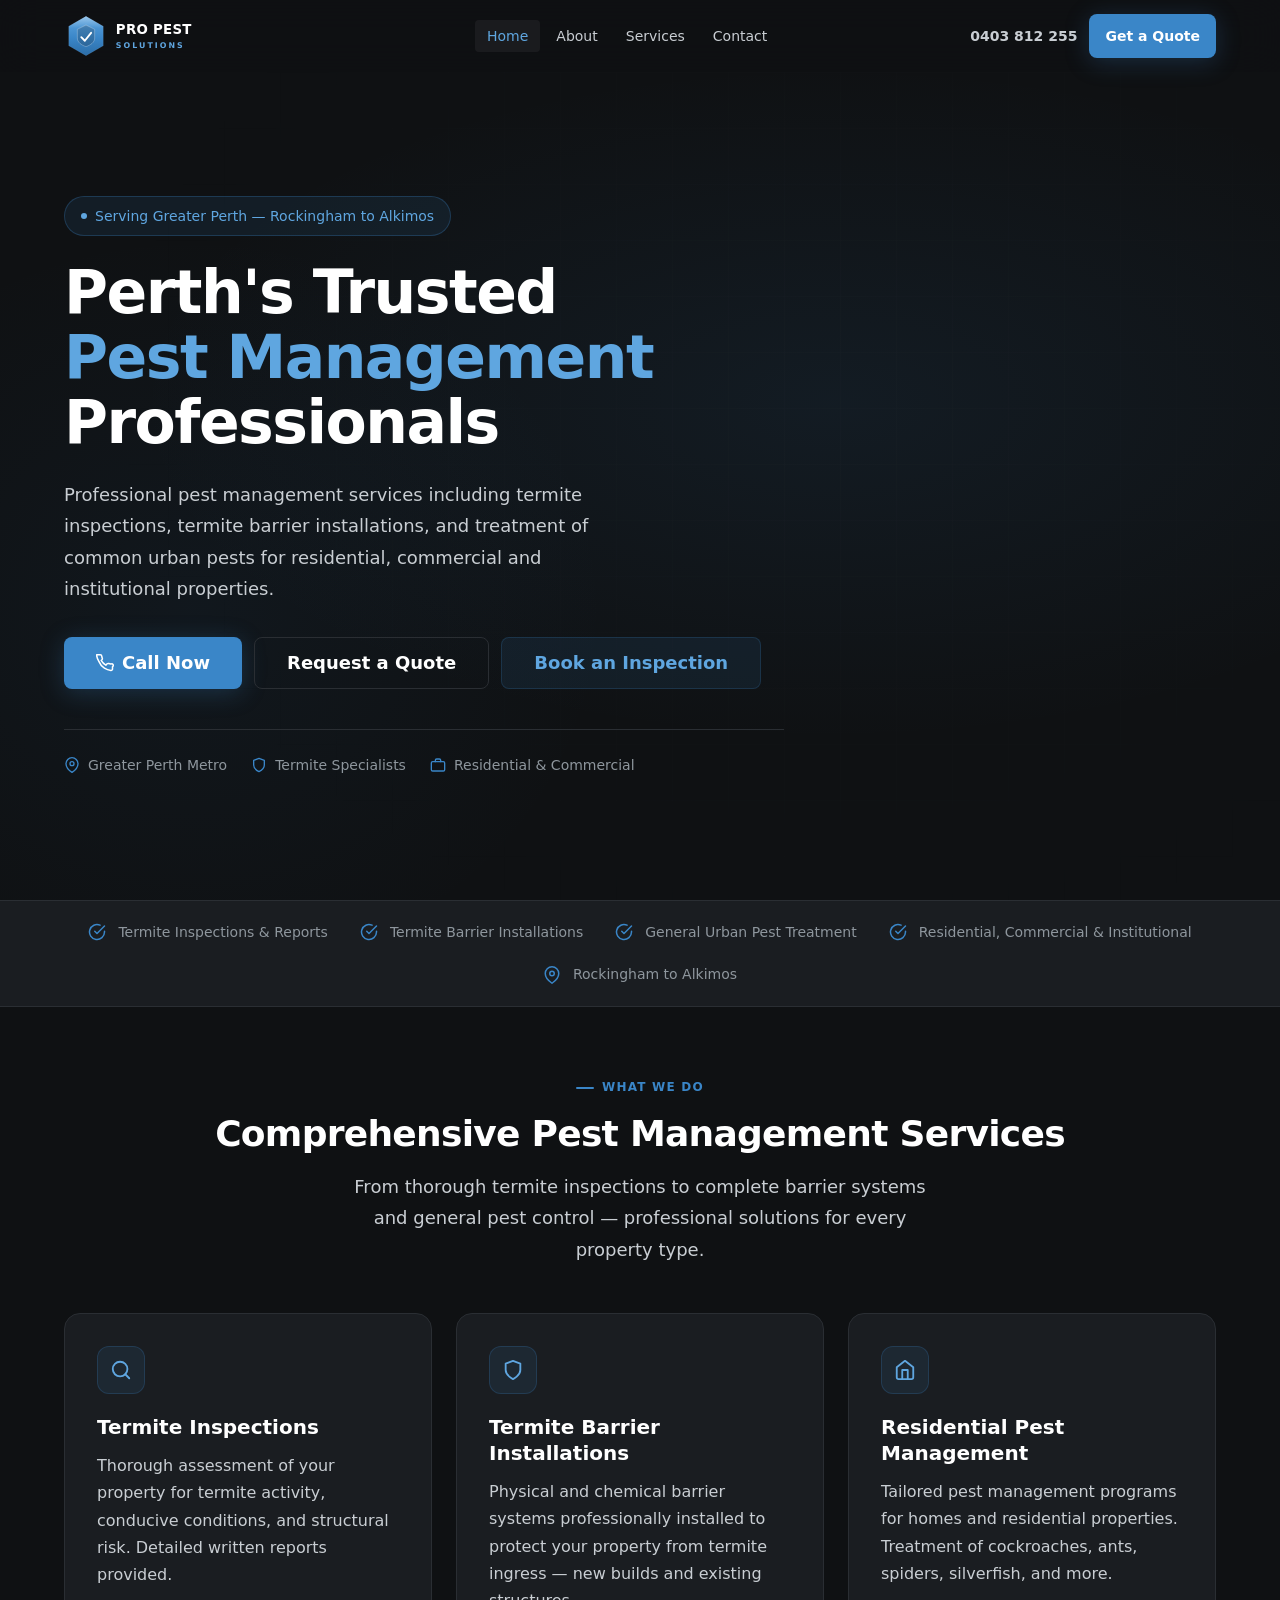
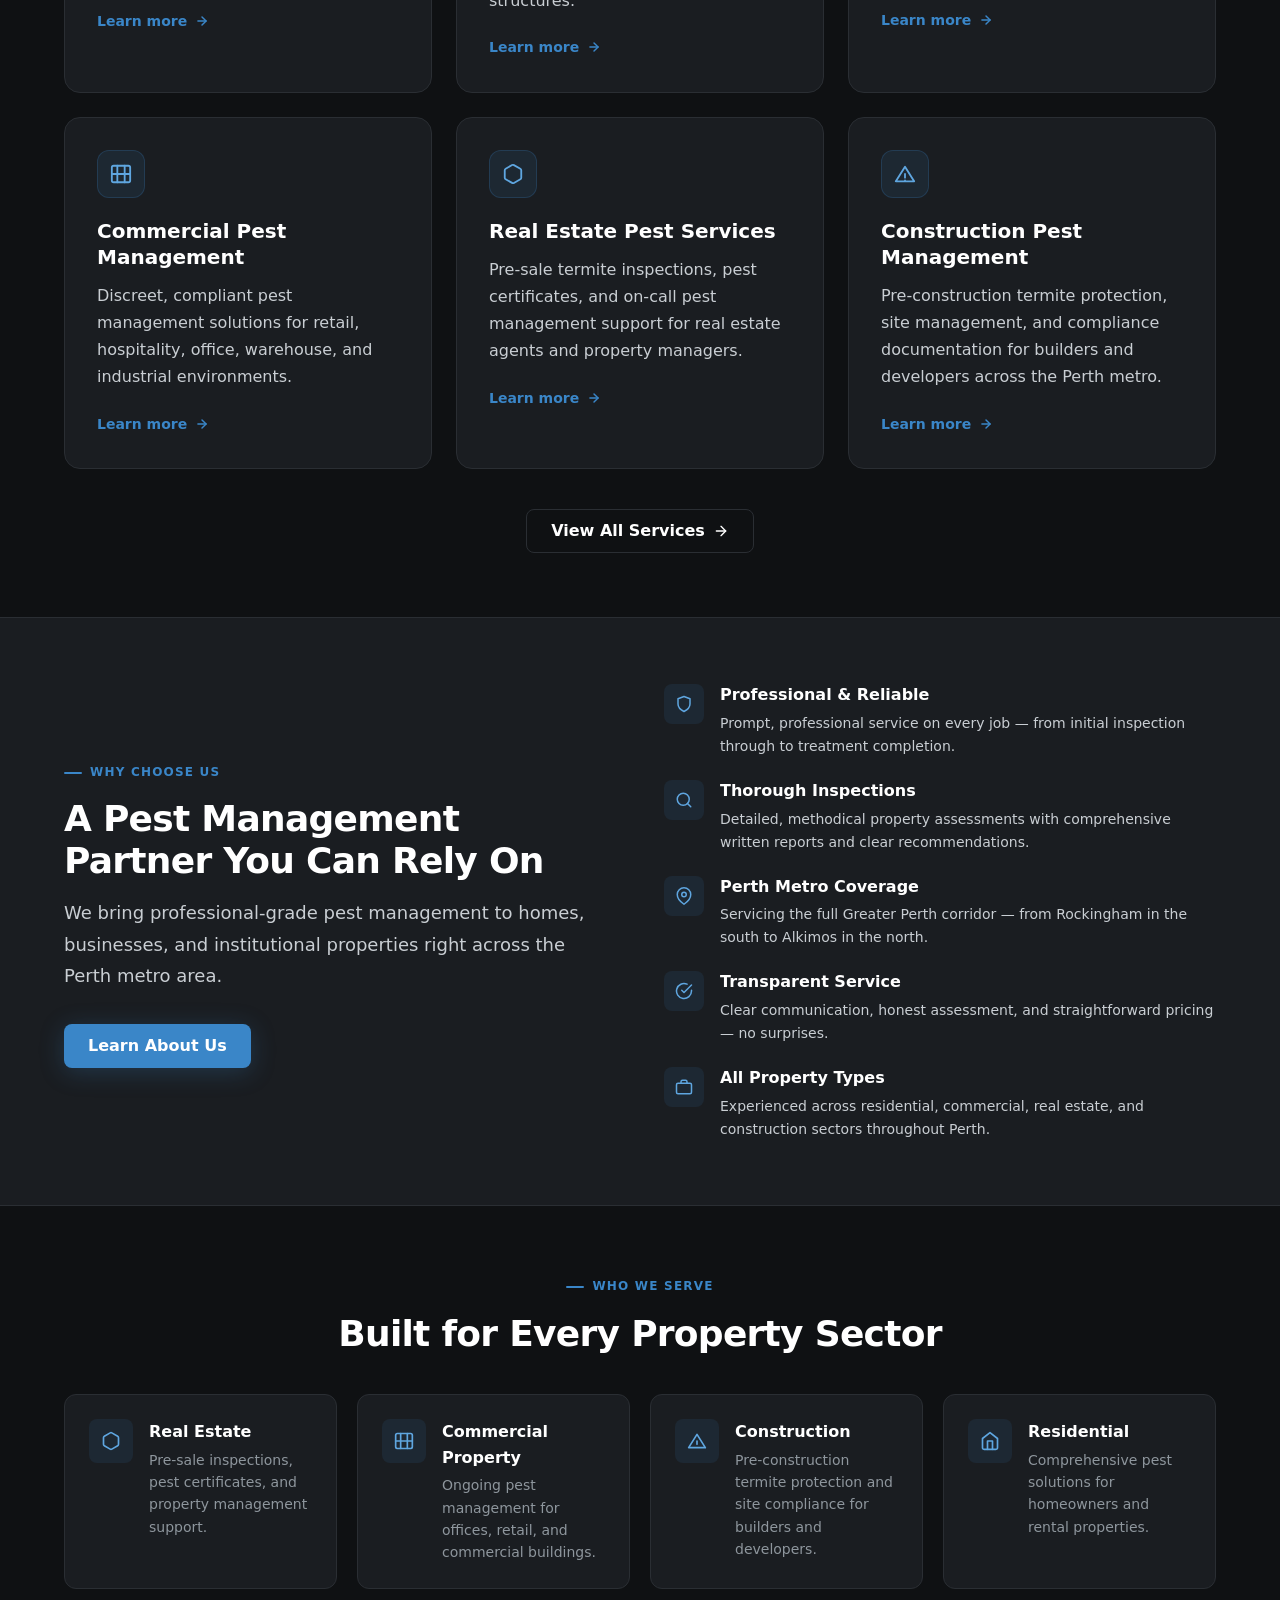
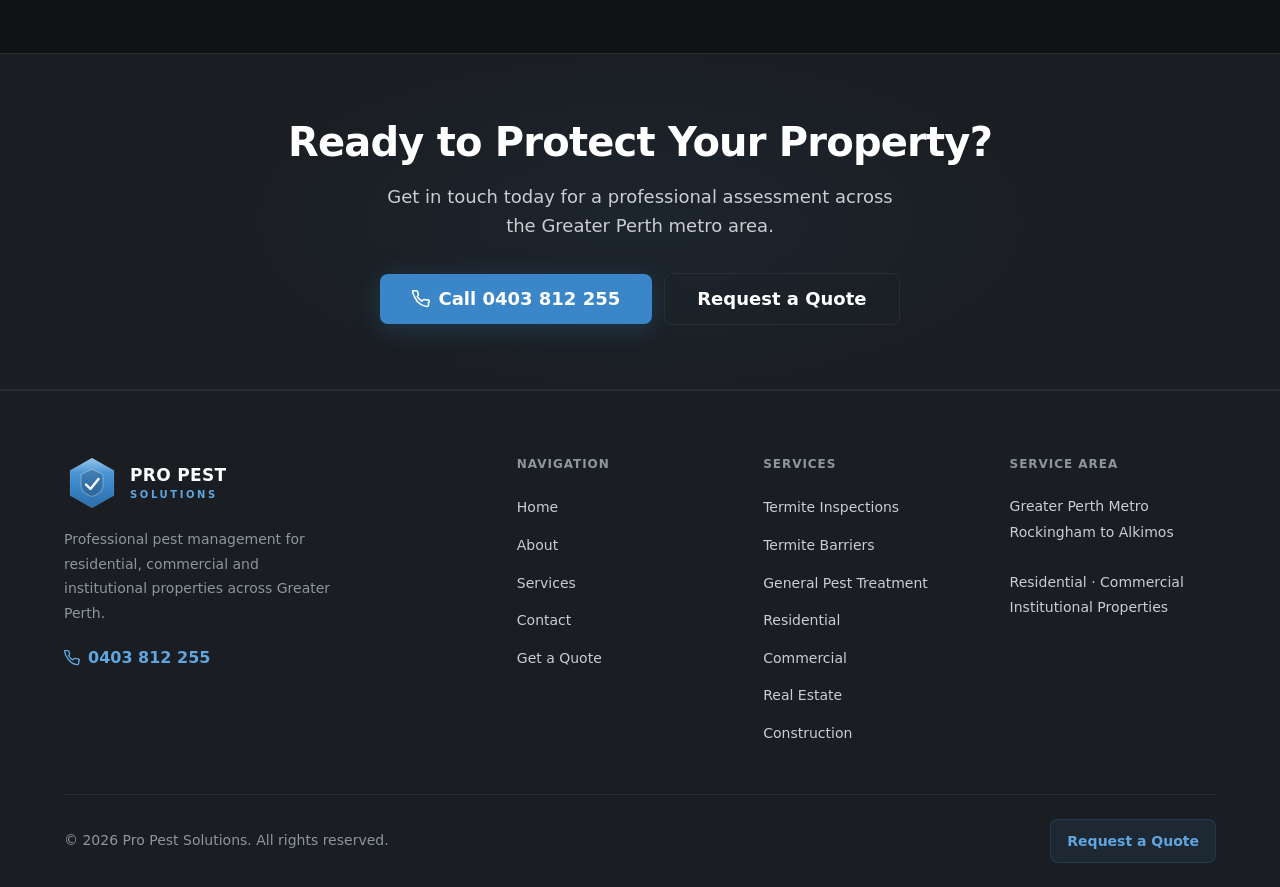
==== index.html @ dd1098a7 "Remove testimonials, wire live form handler, coded logo, business hours - Delete testimonials.html a" ====
<!DOCTYPE html>
<html lang="en">
<head>
  <meta charset="UTF-8">
  <meta name="viewport" content="width=device-width, initial-scale=1.0">
  <title>Pro Pest Solutions — Perth Pest Management Specialists</title>
  <meta name="description" content="Professional pest management services across Greater Perth. Termite inspections, barrier installations, and treatment of common urban pests for residential, commercial and institutional properties. Serving Rockingham to Alkimos.">
  <meta name="robots" content="index, follow">
  <link rel="canonical" href="https://propestsolutionswa.com/">

  <!-- Open Graph -->
  <meta property="og:title" content="Pro Pest Solutions — Perth Pest Management">
  <meta property="og:description" content="Professional termite inspections, barrier installations, and pest treatment across Greater Perth metro.">
  <meta property="og:type" content="website">
  <meta property="og:url" content="https://propestsolutionswa.com/">

  <!-- Favicon -->
  <link rel="icon" type="image/svg+xml" href="assets/img/favicon.svg">

  <link rel="stylesheet" href="assets/css/styles.css">
</head>
<body>

  <a href="#main-content" class="skip-link">Skip to main content</a>

  <!-- ===================== HEADER ===================== -->
  <header class="site-header" id="site-header">
    <div class="container">
      <nav class="nav" aria-label="Main navigation">
        <a href="index.html" class="nav-logo" aria-label="Pro Pest Solutions – Home">
          <svg class="site-logo" xmlns="http://www.w3.org/2000/svg" viewBox="0 0 280 56" role="img" aria-label="Pro Pest Solutions">
            <defs>
              <linearGradient id="ppsMark-h-index" x1="0.5" y1="0" x2="0.5" y2="1">
                <stop offset="0%"   stop-color="#5FA6E0"/>
                <stop offset="55%"  stop-color="#3A86C8"/>
                <stop offset="100%" stop-color="#2C6DA7"/>
              </linearGradient>
              <linearGradient id="ppsGloss-h-index" x1="0.5" y1="0" x2="0.5" y2="1">
                <stop offset="0%"  stop-color="#FFFFFF" stop-opacity="0.35"/>
                <stop offset="60%" stop-color="#FFFFFF" stop-opacity="0"/>
              </linearGradient>
            </defs>
            <path d="M28 3 L50 15.5 L50 40.5 L28 53 L6 40.5 L6 15.5 Z" fill="url(#ppsMark-h-index)" stroke="rgba(255,255,255,0.08)" stroke-width="1"/>
            <path d="M28 3 L50 15.5 L50 28 L6 28 L6 15.5 Z" fill="url(#ppsGloss-h-index)"/>
            <path d="M28 14 L39 19.5 L39 30.5 C39 36 34 39.5 28 41.5 C22 39.5 17 36 17 30.5 L17 19.5 Z" fill="rgba(15,17,19,0.18)" stroke="rgba(255,255,255,0.28)" stroke-width="1.2" stroke-linejoin="round"/>
            <path d="M22 29.5 L26.5 34 L34.5 24" fill="none" stroke="#FFFFFF" stroke-width="2.4" stroke-linecap="round" stroke-linejoin="round"/>
            <text x="66" y="26" font-family="-apple-system, BlinkMacSystemFont, 'Segoe UI', system-ui, sans-serif" font-size="17" font-weight="800" letter-spacing="0.02em" fill="#FFFFFF">PRO PEST</text>
            <text x="66" y="43" font-family="-apple-system, BlinkMacSystemFont, 'Segoe UI', system-ui, sans-serif" font-size="10" font-weight="600" letter-spacing="0.26em" fill="#5FA6E0">SOLUTIONS</text>
          </svg>
        </a>
        <ul class="nav-links" role="list">
          <li><a href="index.html" class="nav-link" aria-current="page">Home</a></li>
          <li><a href="about.html" class="nav-link">About</a></li>
          <li><a href="services.html" class="nav-link">Services</a></li>
          <li><a href="contact.html" class="nav-link">Contact</a></li>
        </ul>
        <div class="nav-actions">
          <a href="tel:0403812255" class="nav-phone">0403 812 255</a>
          <a href="booking.html" class="btn btn--primary btn--sm">Get a Quote</a>
        </div>
        <button class="nav-toggle" id="nav-toggle" aria-label="Open navigation menu" aria-expanded="false" aria-controls="mobile-menu">
          <span></span><span></span><span></span>
        </button>
      </nav>
    </div>
  </header>

  <!-- Mobile menu -->
  <div class="mobile-menu" id="mobile-menu" aria-hidden="true" aria-label="Mobile navigation">
    <a href="index.html" class="mobile-nav-link" aria-current="page">Home</a>
    <a href="about.html" class="mobile-nav-link">About</a>
    <a href="services.html" class="mobile-nav-link">Services</a>
    <a href="contact.html" class="mobile-nav-link">Contact</a>
    <div class="mobile-menu-actions">
      <a href="tel:0403812255" class="btn btn--outline">
        <svg width="16" height="16" viewBox="0 0 24 24" fill="none" stroke="currentColor" stroke-width="2" stroke-linecap="round" stroke-linejoin="round" aria-hidden="true"><path d="M22 16.92v3a2 2 0 01-2.18 2 19.79 19.79 0 01-8.63-3.07A19.5 19.5 0 013.82 9.8a19.79 19.79 0 01-3.07-8.63A2 2 0 012.68 1h3a2 2 0 012 1.72 12.84 12.84 0 00.7 2.81 2 2 0 01-.45 2.11L6.91 8.64a16 16 0 006.21 6.21l1.73-1.73a2 2 0 012.11-.45 12.84 12.84 0 002.81.7A2 2 0 0122 16.92z"/></svg>
        0403 812 255
      </a>
      <a href="booking.html" class="btn btn--primary">Request a Quote</a>
    </div>
  </div>

  <!-- ===================== MAIN ===================== -->
  <main id="main-content" class="page-main">

    <!-- HERO -->
    <section class="hero" aria-labelledby="hero-heading">
      <div class="hero-bg" aria-hidden="true"></div>
      <div class="hero-grid" aria-hidden="true"></div>
      <div class="container">
        <div class="hero-content">
          <div class="hero-badge" aria-label="Service area">
            <span class="hero-badge-dot" aria-hidden="true"></span>
            Serving Greater Perth — Rockingham to Alkimos
          </div>

          <h1 class="hero-title" id="hero-heading">
            Perth's Trusted<br>
            <span class="accent">Pest Management</span><br>
            Professionals
          </h1>

          <p class="hero-desc">
            Professional pest management services including termite inspections, termite barrier installations, and treatment of common urban pests for residential, commercial and institutional properties.
          </p>

          <div class="hero-actions">
            <a href="tel:0403812255" class="btn btn--primary btn--lg">
              <svg width="18" height="18" viewBox="0 0 24 24" fill="none" stroke="currentColor" stroke-width="2" stroke-linecap="round" stroke-linejoin="round" aria-hidden="true"><path d="M22 16.92v3a2 2 0 01-2.18 2 19.79 19.79 0 01-8.63-3.07A19.5 19.5 0 013.82 9.8a19.79 19.79 0 01-3.07-8.63A2 2 0 012.68 1h3a2 2 0 012 1.72 12.84 12.84 0 00.7 2.81 2 2 0 01-.45 2.11L6.91 8.64a16 16 0 006.21 6.21l1.73-1.73a2 2 0 012.11-.45 12.84 12.84 0 002.81.7A2 2 0 0122 16.92z"/></svg>
              Call Now
            </a>
            <a href="booking.html" class="btn btn--outline btn--lg">Request a Quote</a>
            <a href="booking.html" class="btn btn--ghost btn--lg">Book an Inspection</a>
          </div>

          <div class="hero-meta" aria-label="Key information">
            <div class="hero-meta-item">
              <svg width="16" height="16" viewBox="0 0 24 24" fill="none" stroke="currentColor" stroke-width="2" stroke-linecap="round" stroke-linejoin="round" aria-hidden="true"><path d="M21 10c0 7-9 13-9 13S3 17 3 10a9 9 0 0118 0z"/><circle cx="12" cy="10" r="3"/></svg>
              Greater Perth Metro
            </div>
            <div class="hero-meta-item">
              <svg width="16" height="16" viewBox="0 0 24 24" fill="none" stroke="currentColor" stroke-width="2" stroke-linecap="round" stroke-linejoin="round" aria-hidden="true"><path d="M12 22s8-4 8-10V5l-8-3-8 3v7c0 6 8 10 8 10z"/></svg>
              Termite Specialists
            </div>
            <div class="hero-meta-item">
              <svg width="16" height="16" viewBox="0 0 24 24" fill="none" stroke="currentColor" stroke-width="2" stroke-linecap="round" stroke-linejoin="round" aria-hidden="true"><rect x="2" y="7" width="20" height="14" rx="2"/><path d="M16 7V5a2 2 0 00-2-2h-4a2 2 0 00-2 2v2"/></svg>
              Residential &amp; Commercial
            </div>
          </div>
        </div>
      </div>
    </section>

    <!-- TRUST STRIP -->
    <div class="trust-strip" aria-label="Trust signals">
      <div class="container">
        <div class="trust-strip-inner">
          <div class="trust-item">
            <svg width="18" height="18" viewBox="0 0 24 24" fill="none" stroke="currentColor" stroke-width="2" stroke-linecap="round" stroke-linejoin="round" aria-hidden="true"><path d="M22 11.08V12a10 10 0 11-5.93-9.14"/><polyline points="22 4 12 14.01 9 11.01"/></svg>
            Termite Inspections &amp; Reports
          </div>
          <div class="trust-item">
            <svg width="18" height="18" viewBox="0 0 24 24" fill="none" stroke="currentColor" stroke-width="2" stroke-linecap="round" stroke-linejoin="round" aria-hidden="true"><path d="M22 11.08V12a10 10 0 11-5.93-9.14"/><polyline points="22 4 12 14.01 9 11.01"/></svg>
            Termite Barrier Installations
          </div>
          <div class="trust-item">
            <svg width="18" height="18" viewBox="0 0 24 24" fill="none" stroke="currentColor" stroke-width="2" stroke-linecap="round" stroke-linejoin="round" aria-hidden="true"><path d="M22 11.08V12a10 10 0 11-5.93-9.14"/><polyline points="22 4 12 14.01 9 11.01"/></svg>
            General Urban Pest Treatment
          </div>
          <div class="trust-item">
            <svg width="18" height="18" viewBox="0 0 24 24" fill="none" stroke="currentColor" stroke-width="2" stroke-linecap="round" stroke-linejoin="round" aria-hidden="true"><path d="M22 11.08V12a10 10 0 11-5.93-9.14"/><polyline points="22 4 12 14.01 9 11.01"/></svg>
            Residential, Commercial &amp; Institutional
          </div>
          <div class="trust-item">
            <svg width="18" height="18" viewBox="0 0 24 24" fill="none" stroke="currentColor" stroke-width="2" stroke-linecap="round" stroke-linejoin="round" aria-hidden="true"><path d="M21 10c0 7-9 13-9 13S3 17 3 10a9 9 0 0118 0z"/><circle cx="12" cy="10" r="3"/></svg>
            Rockingham to Alkimos
          </div>
        </div>
      </div>
    </div>

    <!-- SERVICES OVERVIEW -->
    <section class="section" aria-labelledby="services-heading">
      <div class="container">
        <div class="text-center" style="margin-bottom: var(--sp-12);">
          <div class="section-eyebrow">What We Do</div>
          <h2 class="section-title" id="services-heading">Comprehensive Pest Management Services</h2>
          <p class="section-body" style="margin-inline: auto;">From thorough termite inspections to complete barrier systems and general pest control — professional solutions for every property type.</p>
        </div>

        <div class="grid-3">
          <!-- Card 1 -->
          <article class="card" data-reveal>
            <div class="card-icon" aria-hidden="true">
              <svg width="22" height="22" viewBox="0 0 24 24" fill="none" stroke="currentColor" stroke-width="2" stroke-linecap="round" stroke-linejoin="round"><circle cx="11" cy="11" r="8"/><line x1="21" y1="21" x2="16.65" y2="16.65"/></svg>
            </div>
            <h3 class="card-title">Termite Inspections</h3>
            <p class="card-text">Thorough assessment of your property for termite activity, conducive conditions, and structural risk. Detailed written reports provided.</p>
            <a href="services.html#termite-inspection" class="card-link">
              Learn more
              <svg width="14" height="14" viewBox="0 0 24 24" fill="none" stroke="currentColor" stroke-width="2.5" stroke-linecap="round" stroke-linejoin="round" aria-hidden="true"><line x1="5" y1="12" x2="19" y2="12"/><polyline points="12 5 19 12 12 19"/></svg>
            </a>
          </article>

          <!-- Card 2 -->
          <article class="card" data-reveal>
            <div class="card-icon" aria-hidden="true">
              <svg width="22" height="22" viewBox="0 0 24 24" fill="none" stroke="currentColor" stroke-width="2" stroke-linecap="round" stroke-linejoin="round"><path d="M12 22s8-4 8-10V5l-8-3-8 3v7c0 6 8 10 8 10z"/></svg>
            </div>
            <h3 class="card-title">Termite Barrier Installations</h3>
            <p class="card-text">Physical and chemical barrier systems professionally installed to protect your property from termite ingress — new builds and existing structures.</p>
            <a href="services.html#termite-barrier" class="card-link">
              Learn more
              <svg width="14" height="14" viewBox="0 0 24 24" fill="none" stroke="currentColor" stroke-width="2.5" stroke-linecap="round" stroke-linejoin="round" aria-hidden="true"><line x1="5" y1="12" x2="19" y2="12"/><polyline points="12 5 19 12 12 19"/></svg>
            </a>
          </article>

          <!-- Card 3 -->
          <article class="card" data-reveal>
            <div class="card-icon" aria-hidden="true">
              <svg width="22" height="22" viewBox="0 0 24 24" fill="none" stroke="currentColor" stroke-width="2" stroke-linecap="round" stroke-linejoin="round"><path d="M3 9l9-7 9 7v11a2 2 0 01-2 2H5a2 2 0 01-2-2z"/><polyline points="9 22 9 12 15 12 15 22"/></svg>
            </div>
            <h3 class="card-title">Residential Pest Management</h3>
            <p class="card-text">Tailored pest management programs for homes and residential properties. Treatment of cockroaches, ants, spiders, silverfish, and more.</p>
            <a href="services.html#residential" class="card-link">
              Learn more
              <svg width="14" height="14" viewBox="0 0 24 24" fill="none" stroke="currentColor" stroke-width="2.5" stroke-linecap="round" stroke-linejoin="round" aria-hidden="true"><line x1="5" y1="12" x2="19" y2="12"/><polyline points="12 5 19 12 12 19"/></svg>
            </a>
          </article>

          <!-- Card 4 -->
          <article class="card" data-reveal>
            <div class="card-icon" aria-hidden="true">
              <svg width="22" height="22" viewBox="0 0 24 24" fill="none" stroke="currentColor" stroke-width="2" stroke-linecap="round" stroke-linejoin="round"><rect x="2" y="3" width="20" height="18" rx="2"/><line x1="8" y1="21" x2="8" y2="3"/><line x1="16" y1="21" x2="16" y2="3"/><line x1="2" y1="12" x2="22" y2="12"/></svg>
            </div>
            <h3 class="card-title">Commercial Pest Management</h3>
            <p class="card-text">Discreet, compliant pest management solutions for retail, hospitality, office, warehouse, and industrial environments.</p>
            <a href="services.html#commercial" class="card-link">
              Learn more
              <svg width="14" height="14" viewBox="0 0 24 24" fill="none" stroke="currentColor" stroke-width="2.5" stroke-linecap="round" stroke-linejoin="round" aria-hidden="true"><line x1="5" y1="12" x2="19" y2="12"/><polyline points="12 5 19 12 12 19"/></svg>
            </a>
          </article>

          <!-- Card 5 -->
          <article class="card" data-reveal>
            <div class="card-icon" aria-hidden="true">
              <svg width="22" height="22" viewBox="0 0 24 24" fill="none" stroke="currentColor" stroke-width="2" stroke-linecap="round" stroke-linejoin="round"><path d="M21 16V8a2 2 0 00-1-1.73l-7-4a2 2 0 00-2 0l-7 4A2 2 0 003 8v8a2 2 0 001 1.73l7 4a2 2 0 002 0l7-4A2 2 0 0021 16z"/></svg>
            </div>
            <h3 class="card-title">Real Estate Pest Services</h3>
            <p class="card-text">Pre-sale termite inspections, pest certificates, and on-call pest management support for real estate agents and property managers.</p>
            <a href="services.html#real-estate" class="card-link">
              Learn more
              <svg width="14" height="14" viewBox="0 0 24 24" fill="none" stroke="currentColor" stroke-width="2.5" stroke-linecap="round" stroke-linejoin="round" aria-hidden="true"><line x1="5" y1="12" x2="19" y2="12"/><polyline points="12 5 19 12 12 19"/></svg>
            </a>
          </article>

          <!-- Card 6 -->
          <article class="card" data-reveal>
            <div class="card-icon" aria-hidden="true">
              <svg width="22" height="22" viewBox="0 0 24 24" fill="none" stroke="currentColor" stroke-width="2" stroke-linecap="round" stroke-linejoin="round"><polygon points="2 20 22 20 12 4"/><line x1="12" y1="12" x2="12" y2="16"/><line x1="12" y1="19" x2="12.01" y2="19"/></svg>
            </div>
            <h3 class="card-title">Construction Pest Management</h3>
            <p class="card-text">Pre-construction termite protection, site management, and compliance documentation for builders and developers across the Perth metro.</p>
            <a href="services.html#construction" class="card-link">
              Learn more
              <svg width="14" height="14" viewBox="0 0 24 24" fill="none" stroke="currentColor" stroke-width="2.5" stroke-linecap="round" stroke-linejoin="round" aria-hidden="true"><line x1="5" y1="12" x2="19" y2="12"/><polyline points="12 5 19 12 12 19"/></svg>
            </a>
          </article>
        </div>

        <div class="text-center" style="margin-top: var(--sp-10);">
          <a href="services.html" class="btn btn--outline">
            View All Services
            <svg width="16" height="16" viewBox="0 0 24 24" fill="none" stroke="currentColor" stroke-width="2" stroke-linecap="round" stroke-linejoin="round" aria-hidden="true"><line x1="5" y1="12" x2="19" y2="12"/><polyline points="12 5 19 12 12 19"/></svg>
          </a>
        </div>
      </div>
    </section>

    <!-- WHY CHOOSE US -->
    <section class="section" style="background: var(--pps-bg-panel); border-top: 1px solid var(--pps-border); border-bottom: 1px solid var(--pps-border);" aria-labelledby="why-heading">
      <div class="container">
        <div class="split split--center">
          <div>
            <div class="section-eyebrow">Why Choose Us</div>
            <h2 class="section-title" id="why-heading">A Pest Management Partner You Can Rely On</h2>
            <p class="section-body" style="margin-bottom: var(--sp-8);">We bring professional-grade pest management to homes, businesses, and institutional properties right across the Perth metro area.</p>
            <a href="about.html" class="btn btn--primary">Learn About Us</a>
          </div>

          <div class="feature-list">
            <div class="feature-item" data-reveal>
              <div class="feature-icon" aria-hidden="true">
                <svg width="18" height="18" viewBox="0 0 24 24" fill="none" stroke="currentColor" stroke-width="2" stroke-linecap="round" stroke-linejoin="round"><path d="M12 22s8-4 8-10V5l-8-3-8 3v7c0 6 8 10 8 10z"/></svg>
              </div>
              <div>
                <p class="feature-title">Professional &amp; Reliable</p>
                <p class="feature-text">Prompt, professional service on every job — from initial inspection through to treatment completion.</p>
              </div>
            </div>

            <div class="feature-item" data-reveal>
              <div class="feature-icon" aria-hidden="true">
                <svg width="18" height="18" viewBox="0 0 24 24" fill="none" stroke="currentColor" stroke-width="2" stroke-linecap="round" stroke-linejoin="round"><circle cx="11" cy="11" r="8"/><line x1="21" y1="21" x2="16.65" y2="16.65"/></svg>
              </div>
              <div>
                <p class="feature-title">Thorough Inspections</p>
                <p class="feature-text">Detailed, methodical property assessments with comprehensive written reports and clear recommendations.</p>
              </div>
            </div>

            <div class="feature-item" data-reveal>
              <div class="feature-icon" aria-hidden="true">
                <svg width="18" height="18" viewBox="0 0 24 24" fill="none" stroke="currentColor" stroke-width="2" stroke-linecap="round" stroke-linejoin="round"><path d="M21 10c0 7-9 13-9 13S3 17 3 10a9 9 0 0118 0z"/><circle cx="12" cy="10" r="3"/></svg>
              </div>
              <div>
                <p class="feature-title">Perth Metro Coverage</p>
                <p class="feature-text">Servicing the full Greater Perth corridor — from Rockingham in the south to Alkimos in the north.</p>
              </div>
            </div>

            <div class="feature-item" data-reveal>
              <div class="feature-icon" aria-hidden="true">
                <svg width="18" height="18" viewBox="0 0 24 24" fill="none" stroke="currentColor" stroke-width="2" stroke-linecap="round" stroke-linejoin="round"><path d="M22 11.08V12a10 10 0 11-5.93-9.14"/><polyline points="22 4 12 14.01 9 11.01"/></svg>
              </div>
              <div>
                <p class="feature-title">Transparent Service</p>
                <p class="feature-text">Clear communication, honest assessment, and straightforward pricing — no surprises.</p>
              </div>
            </div>

            <div class="feature-item" data-reveal>
              <div class="feature-icon" aria-hidden="true">
                <svg width="18" height="18" viewBox="0 0 24 24" fill="none" stroke="currentColor" stroke-width="2" stroke-linecap="round" stroke-linejoin="round"><rect x="2" y="7" width="20" height="14" rx="2"/><path d="M16 7V5a2 2 0 00-2-2h-4a2 2 0 00-2 2v2"/></svg>
              </div>
              <div>
                <p class="feature-title">All Property Types</p>
                <p class="feature-text">Experienced across residential, commercial, real estate, and construction sectors throughout Perth.</p>
              </div>
            </div>
          </div>
        </div>
      </div>
    </section>

    <!-- WHO WE WORK WITH -->
    <section class="section" aria-labelledby="clients-heading">
      <div class="container">
        <div class="text-center" style="margin-bottom: var(--sp-10);">
          <div class="section-eyebrow">Who We Serve</div>
          <h2 class="section-title" id="clients-heading">Built for Every Property Sector</h2>
        </div>

        <div class="grid-4">
          <div class="client-card" data-reveal>
            <div class="client-icon" aria-hidden="true">
              <svg width="20" height="20" viewBox="0 0 24 24" fill="none" stroke="currentColor" stroke-width="2" stroke-linecap="round" stroke-linejoin="round"><path d="M21 16V8a2 2 0 00-1-1.73l-7-4a2 2 0 00-2 0l-7 4A2 2 0 003 8v8a2 2 0 001 1.73l7 4a2 2 0 002 0l7-4A2 2 0 0021 16z"/></svg>
            </div>
            <div>
              <p class="client-title">Real Estate</p>
              <p class="client-text">Pre-sale inspections, pest certificates, and property management support.</p>
            </div>
          </div>

          <div class="client-card" data-reveal>
            <div class="client-icon" aria-hidden="true">
              <svg width="20" height="20" viewBox="0 0 24 24" fill="none" stroke="currentColor" stroke-width="2" stroke-linecap="round" stroke-linejoin="round"><rect x="2" y="3" width="20" height="18" rx="2"/><line x1="8" y1="21" x2="8" y2="3"/><line x1="16" y1="21" x2="16" y2="3"/><line x1="2" y1="12" x2="22" y2="12"/></svg>
            </div>
            <div>
              <p class="client-title">Commercial Property</p>
              <p class="client-text">Ongoing pest management for offices, retail, and commercial buildings.</p>
            </div>
          </div>

          <div class="client-card" data-reveal>
            <div class="client-icon" aria-hidden="true">
              <svg width="20" height="20" viewBox="0 0 24 24" fill="none" stroke="currentColor" stroke-width="2" stroke-linecap="round" stroke-linejoin="round"><polygon points="2 20 22 20 12 4"/><line x1="12" y1="12" x2="12" y2="16"/></svg>
            </div>
            <div>
              <p class="client-title">Construction</p>
              <p class="client-text">Pre-construction termite protection and site compliance for builders and developers.</p>
            </div>
          </div>

          <div class="client-card" data-reveal>
            <div class="client-icon" aria-hidden="true">
              <svg width="20" height="20" viewBox="0 0 24 24" fill="none" stroke="currentColor" stroke-width="2" stroke-linecap="round" stroke-linejoin="round"><path d="M3 9l9-7 9 7v11a2 2 0 01-2 2H5a2 2 0 01-2-2z"/><polyline points="9 22 9 12 15 12 15 22"/></svg>
            </div>
            <div>
              <p class="client-title">Residential</p>
              <p class="client-text">Comprehensive pest solutions for homeowners and rental properties.</p>
            </div>
          </div>
        </div>
      </div>
    </section>


    <!-- CTA BAND -->
    <section class="cta-band" aria-labelledby="cta-heading">
      <div class="cta-band-glow" aria-hidden="true"></div>
      <div class="container">
        <div class="cta-band-content">
          <h2 class="cta-title" id="cta-heading">Ready to Protect Your Property?</h2>
          <p class="cta-subtitle">Get in touch today for a professional assessment across the Greater Perth metro area.</p>
          <div class="cta-actions">
            <a href="tel:0403812255" class="btn btn--primary btn--lg">
              <svg width="18" height="18" viewBox="0 0 24 24" fill="none" stroke="currentColor" stroke-width="2" stroke-linecap="round" stroke-linejoin="round" aria-hidden="true"><path d="M22 16.92v3a2 2 0 01-2.18 2 19.79 19.79 0 01-8.63-3.07A19.5 19.5 0 013.82 9.8a19.79 19.79 0 01-3.07-8.63A2 2 0 012.68 1h3a2 2 0 012 1.72 12.84 12.84 0 00.7 2.81 2 2 0 01-.45 2.11L6.91 8.64a16 16 0 006.21 6.21l1.73-1.73a2 2 0 012.11-.45 12.84 12.84 0 002.81.7A2 2 0 0122 16.92z"/></svg>
              Call 0403 812 255
            </a>
            <a href="booking.html" class="btn btn--outline btn--lg">Request a Quote</a>
          </div>
        </div>
      </div>
    </section>

  </main>

  <!-- ===================== FOOTER ===================== -->
  <footer class="site-footer">
    <div class="container">
      <div class="footer-grid">
        <div>
          <div class="footer-logo">
            <svg class="site-logo site-logo--footer" xmlns="http://www.w3.org/2000/svg" viewBox="0 0 280 56" role="img" aria-label="Pro Pest Solutions">
            <defs>
              <linearGradient id="ppsMark-f-index" x1="0.5" y1="0" x2="0.5" y2="1">
                <stop offset="0%"   stop-color="#5FA6E0"/>
                <stop offset="55%"  stop-color="#3A86C8"/>
                <stop offset="100%" stop-color="#2C6DA7"/>
              </linearGradient>
              <linearGradient id="ppsGloss-f-index" x1="0.5" y1="0" x2="0.5" y2="1">
                <stop offset="0%"  stop-color="#FFFFFF" stop-opacity="0.35"/>
                <stop offset="60%" stop-color="#FFFFFF" stop-opacity="0"/>
              </linearGradient>
            </defs>
            <path d="M28 3 L50 15.5 L50 40.5 L28 53 L6 40.5 L6 15.5 Z" fill="url(#ppsMark-f-index)" stroke="rgba(255,255,255,0.08)" stroke-width="1"/>
            <path d="M28 3 L50 15.5 L50 28 L6 28 L6 15.5 Z" fill="url(#ppsGloss-f-index)"/>
            <path d="M28 14 L39 19.5 L39 30.5 C39 36 34 39.5 28 41.5 C22 39.5 17 36 17 30.5 L17 19.5 Z" fill="rgba(15,17,19,0.18)" stroke="rgba(255,255,255,0.28)" stroke-width="1.2" stroke-linejoin="round"/>
            <path d="M22 29.5 L26.5 34 L34.5 24" fill="none" stroke="#FFFFFF" stroke-width="2.4" stroke-linecap="round" stroke-linejoin="round"/>
            <text x="66" y="26" font-family="-apple-system, BlinkMacSystemFont, 'Segoe UI', system-ui, sans-serif" font-size="17" font-weight="800" letter-spacing="0.02em" fill="#FFFFFF">PRO PEST</text>
            <text x="66" y="43" font-family="-apple-system, BlinkMacSystemFont, 'Segoe UI', system-ui, sans-serif" font-size="10" font-weight="600" letter-spacing="0.26em" fill="#5FA6E0">SOLUTIONS</text>
          </svg>
          </div>
          <p class="footer-tagline">Professional pest management for residential, commercial and institutional properties across Greater Perth.</p>
          <a href="tel:0403812255" class="footer-phone-link">
            <svg width="16" height="16" viewBox="0 0 24 24" fill="none" stroke="currentColor" stroke-width="2" stroke-linecap="round" stroke-linejoin="round" aria-hidden="true"><path d="M22 16.92v3a2 2 0 01-2.18 2 19.79 19.79 0 01-8.63-3.07A19.5 19.5 0 013.82 9.8a19.79 19.79 0 01-3.07-8.63A2 2 0 012.68 1h3a2 2 0 012 1.72 12.84 12.84 0 00.7 2.81 2 2 0 01-.45 2.11L6.91 8.64a16 16 0 006.21 6.21l1.73-1.73a2 2 0 012.11-.45 12.84 12.84 0 002.81.7A2 2 0 0122 16.92z"/></svg>
            0403 812 255
          </a>
        </div>

        <div>
          <h3 class="footer-col-title">Navigation</h3>
          <ul class="footer-links" role="list">
            <li><a href="index.html" class="footer-link">Home</a></li>
            <li><a href="about.html" class="footer-link">About</a></li>
            <li><a href="services.html" class="footer-link">Services</a></li>
            <li><a href="contact.html" class="footer-link">Contact</a></li>
            <li><a href="booking.html" class="footer-link">Get a Quote</a></li>
          </ul>
        </div>

        <div>
          <h3 class="footer-col-title">Services</h3>
          <ul class="footer-links" role="list">
            <li><a href="services.html" class="footer-link">Termite Inspections</a></li>
            <li><a href="services.html" class="footer-link">Termite Barriers</a></li>
            <li><a href="services.html" class="footer-link">General Pest Treatment</a></li>
            <li><a href="services.html" class="footer-link">Residential</a></li>
            <li><a href="services.html" class="footer-link">Commercial</a></li>
            <li><a href="services.html" class="footer-link">Real Estate</a></li>
            <li><a href="services.html" class="footer-link">Construction</a></li>
          </ul>
        </div>

        <div>
          <h3 class="footer-col-title">Service Area</h3>
          <p class="footer-area-text">
            Greater Perth Metro<br>
            Rockingham to Alkimos<br><br>
            Residential · Commercial<br>
            Institutional Properties
          </p>
        </div>
      </div>

      <div class="footer-bottom">
        <span class="footer-copyright">&copy; <span data-year></span> Pro Pest Solutions. All rights reserved.</span>
        <a href="booking.html" class="btn btn--ghost btn--sm">Request a Quote</a>
      </div>
    </div>
  </footer>

  <script src="assets/js/main.js"></script>
</body>
</html>
---- assets/css/styles.css ----
/* =======================================================
   Pro Pest Solutions — styles.css
   Mobile-first, component-based CSS architecture
   ======================================================= */

/* ---- Design tokens ---- */
:root {
  /* Brand colours */
  --pps-bg-main:        #0F1113;
  --pps-bg-panel:       #1A1D21;
  --pps-blue-primary:   #3A86C8;
  --pps-blue-highlight: #5FA6E0;
  --pps-blue-deep:      #2C6DA7;
  --pps-accent-soft:    #6E8FA8;
  --pps-text-primary:   #FFFFFF;
  --pps-text-secondary: #C9CED3;
  --pps-text-muted:     #8E969D;
  --pps-border:         #2A2E33;

  /* Spacing scale */
  --sp-1:  0.25rem;
  --sp-2:  0.5rem;
  --sp-3:  0.75rem;
  --sp-4:  1rem;
  --sp-5:  1.25rem;
  --sp-6:  1.5rem;
  --sp-8:  2rem;
  --sp-10: 2.5rem;
  --sp-12: 3rem;
  --sp-16: 4rem;
  --sp-20: 5rem;
  --sp-24: 6rem;

  /* Type scale */
  --text-xs:   0.75rem;
  --text-sm:   0.875rem;
  --text-base: 1rem;
  --text-lg:   1.125rem;
  --text-xl:   1.25rem;
  --text-2xl:  1.5rem;
  --text-3xl:  1.875rem;
  --text-4xl:  2.25rem;
  --text-5xl:  3rem;
  --text-6xl:  3.75rem;

  /* Font weights */
  --fw-normal:    400;
  --fw-medium:    500;
  --fw-semibold:  600;
  --fw-bold:      700;
  --fw-extrabold: 800;

  /* Radius */
  --r-sm:   4px;
  --r-md:   8px;
  --r-lg:   12px;
  --r-xl:   16px;
  --r-2xl:  24px;
  --r-full: 9999px;

  /* Shadows */
  --shadow-sm:   0 1px 3px rgba(0,0,0,0.35);
  --shadow-md:   0 4px 16px rgba(0,0,0,0.45);
  --shadow-lg:   0 8px 32px rgba(0,0,0,0.55);
  --shadow-blue: 0 4px 24px rgba(58,134,200,0.25);

  /* Transitions */
  --t-fast: 140ms ease;
  --t-base: 240ms ease;
  --t-slow: 380ms ease;

  /* Layout */
  --container-xl: 1200px;
  --container-lg: 1024px;
  --container-md: 768px;
  --header-h:     72px;
}

/* ---- Reset ---- */
*, *::before, *::after {
  box-sizing: border-box;
  margin: 0;
  padding: 0;
}

html {
  font-size: 16px;
  scroll-behavior: smooth;
  -webkit-text-size-adjust: 100%;
  overflow-x: hidden;
}

body {
  font-family: -apple-system, BlinkMacSystemFont, 'Segoe UI', system-ui, 'Helvetica Neue', sans-serif;
  background-color: var(--pps-bg-main);
  color: var(--pps-text-primary);
  line-height: 1.6;
  -webkit-font-smoothing: antialiased;
  -moz-osx-font-smoothing: grayscale;
  min-height: 100svh;
  overflow-x: hidden;
}

img, svg { display: block; max-width: 100%; }
a { color: inherit; text-decoration: none; }
ul, ol { list-style: none; }
button { font-family: inherit; cursor: pointer; border: none; background: none; }
input, textarea, select { font-family: inherit; font-size: inherit; }

/* Prevent any element from breaking page width */
* { min-width: 0; }

/* ---- Layout ---- */
.container {
  width: 100%;
  max-width: var(--container-xl);
  margin-inline: auto;
  padding-inline: var(--sp-4);
}
.container--lg { max-width: var(--container-lg); }
.container--md { max-width: var(--container-md); }

@media (min-width: 480px) {
  .container { padding-inline: var(--sp-6); }
}

.page-main { padding-top: var(--header-h); }

/* ---- Sections ---- */
.section { padding-block: var(--sp-12); }
.section--lg { padding-block: var(--sp-16); }
.section--sm { padding-block: var(--sp-8); }

@media (min-width: 768px) {
  .section { padding-block: var(--sp-16); }
  .section--lg { padding-block: var(--sp-24); }
  .section--sm { padding-block: var(--sp-10); }
}

.section-eyebrow {
  display: inline-flex;
  align-items: center;
  gap: var(--sp-2);
  font-size: var(--text-xs);
  font-weight: var(--fw-semibold);
  letter-spacing: 0.1em;
  text-transform: uppercase;
  color: var(--pps-blue-primary);
  margin-bottom: var(--sp-4);
}
.section-eyebrow::before {
  content: '';
  display: block;
  width: 18px;
  height: 2px;
  background: var(--pps-blue-primary);
  border-radius: 1px;
}

.section-title {
  font-size: clamp(1.5rem, 4vw, 1.875rem);
  font-weight: var(--fw-bold);
  line-height: 1.15;
  letter-spacing: -0.02em;
  color: var(--pps-text-primary);
  margin-bottom: var(--sp-4);
  overflow-wrap: break-word;
  word-break: break-word;
}

@media (min-width: 1024px) {
  .section-title { font-size: var(--text-4xl); }
}

.section-body {
  font-size: var(--text-base);
  color: var(--pps-text-secondary);
  line-height: 1.75;
  max-width: 600px;
  overflow-wrap: break-word;
}

@media (min-width: 640px) {
  .section-body { font-size: var(--text-lg); }
}

/* ---- Utility classes ---- */
.text-center  { text-align: center; }
.text-accent  { color: var(--pps-blue-highlight); }
.text-muted   { color: var(--pps-text-muted); }
.text-secondary { color: var(--pps-text-secondary); }
.fw-semibold  { font-weight: var(--fw-semibold); }
.fw-bold      { font-weight: var(--fw-bold); }

/* Visually hide an element but keep it available to assistive tech. */
.sr-only {
  position: absolute;
  width: 1px;
  height: 1px;
  padding: 0;
  margin: -1px;
  overflow: hidden;
  clip: rect(0, 0, 0, 0);
  white-space: nowrap;
  border: 0;
}

/* ---- Buttons ---- */
.btn {
  display: inline-flex;
  align-items: center;
  justify-content: center;
  gap: var(--sp-2);
  padding: 0.75rem 1.5rem;
  font-size: var(--text-base);
  font-weight: var(--fw-semibold);
  border-radius: var(--r-md);
  transition: background var(--t-base), color var(--t-base), border-color var(--t-base),
              box-shadow var(--t-base), transform var(--t-base);
  white-space: nowrap;
  line-height: 1;
  min-height: 44px; /* minimum touch target */
  touch-action: manipulation;
}
.btn--primary {
  background: var(--pps-blue-primary);
  color: #fff;
  box-shadow: var(--shadow-blue);
}
.btn--primary:hover {
  background: var(--pps-blue-highlight);
  box-shadow: 0 6px 28px rgba(58,134,200,0.38);
  transform: translateY(-1px);
}
.btn--primary:active { transform: translateY(0); }

.btn--outline {
  background: transparent;
  color: var(--pps-text-primary);
  border: 1.5px solid var(--pps-border);
}
.btn--outline:hover {
  border-color: var(--pps-blue-primary);
  color: var(--pps-blue-highlight);
  background: rgba(58,134,200,0.05);
}

.btn--ghost {
  background: rgba(58,134,200,0.1);
  color: var(--pps-blue-highlight);
  border: 1px solid rgba(58,134,200,0.2);
}
.btn--ghost:hover {
  background: rgba(58,134,200,0.18);
  border-color: var(--pps-blue-primary);
}

.btn--lg { padding: 1rem 2rem; font-size: var(--text-lg); }
.btn--sm { padding: 0.5rem 1rem; font-size: var(--text-sm); }

/* ---- Navigation ---- */
.site-header {
  position: fixed;
  inset: 0 0 auto 0;
  z-index: 200;
  height: var(--header-h);
  background: rgba(15,17,19,0.82);
  backdrop-filter: blur(20px);
  -webkit-backdrop-filter: blur(20px);
  border-bottom: 1px solid transparent;
  transition: border-color var(--t-base), background var(--t-base);
}
.site-header.scrolled {
  border-bottom-color: var(--pps-border);
  background: rgba(15,17,19,0.97);
}

.nav {
  display: flex;
  align-items: center;
  justify-content: space-between;
  height: var(--header-h);
  gap: var(--sp-4);
}

.nav-logo { display: flex; align-items: center; flex-shrink: 0; }

/* ---- Inline SVG brand logo ----
   Sized by height; the SVG's own viewBox preserves aspect ratio, so width stays proportional.
*/
.site-logo {
  display: block;
  height: 38px;
  width: auto;
}
.site-logo--footer { height: 48px; }

@media (min-width: 1024px) {
  .site-logo { height: 44px; }
  .site-logo--footer { height: 56px; }
}

.nav-links {
  display: none;
  align-items: center;
  gap: var(--sp-1);
}
.nav-link {
  padding: var(--sp-2) var(--sp-3);
  font-size: var(--text-sm);
  font-weight: var(--fw-medium);
  color: var(--pps-text-secondary);
  border-radius: var(--r-sm);
  transition: color var(--t-fast), background var(--t-fast);
}
.nav-link:hover, .nav-link[aria-current="page"] {
  color: var(--pps-text-primary);
  background: rgba(255,255,255,0.05);
}
.nav-link[aria-current="page"] { color: var(--pps-blue-highlight); }

.nav-actions {
  display: none;
  align-items: center;
  gap: var(--sp-3);
}
.nav-phone {
  font-size: var(--text-sm);
  font-weight: var(--fw-semibold);
  color: var(--pps-text-secondary);
  transition: color var(--t-fast);
}
.nav-phone:hover { color: var(--pps-blue-highlight); }

/* Hamburger */
.nav-toggle {
  display: flex;
  flex-direction: column;
  justify-content: center;
  gap: 5px;
  width: 44px;
  height: 44px;
  padding: 10px;
  border-radius: var(--r-sm);
  transition: background var(--t-fast);
  flex-shrink: 0;
  touch-action: manipulation;
}
.nav-toggle:hover { background: rgba(255,255,255,0.06); }
.nav-toggle span {
  display: block;
  height: 2px;
  background: var(--pps-text-primary);
  border-radius: 2px;
  transition: transform var(--t-base), opacity var(--t-base);
  transform-origin: center;
}
.nav-toggle[aria-expanded="true"] span:nth-child(1) { transform: translateY(7px) rotate(45deg); }
.nav-toggle[aria-expanded="true"] span:nth-child(2) { opacity: 0; transform: scaleX(0); }
.nav-toggle[aria-expanded="true"] span:nth-child(3) { transform: translateY(-7px) rotate(-45deg); }

/* Mobile menu */
.mobile-menu {
  position: fixed;
  inset: var(--header-h) 0 0 0;
  z-index: 190;
  background: rgba(15,17,19,0.98);
  backdrop-filter: blur(24px);
  -webkit-backdrop-filter: blur(24px);
  border-top: 1px solid var(--pps-border);
  padding: var(--sp-4) var(--sp-4) var(--sp-8);
  display: none;
  flex-direction: column;
  gap: var(--sp-1);
  overflow-y: auto;
  -webkit-overflow-scrolling: touch;
}
.mobile-menu.is-open { display: flex; }

.mobile-nav-link {
  display: block;
  padding: var(--sp-4);
  font-size: var(--text-lg);
  font-weight: var(--fw-medium);
  color: var(--pps-text-secondary);
  border-radius: var(--r-md);
  border-bottom: 1px solid var(--pps-border);
  transition: color var(--t-fast), background var(--t-fast);
}
.mobile-nav-link:last-of-type { border-bottom: none; }
.mobile-nav-link:hover, .mobile-nav-link[aria-current="page"] {
  color: var(--pps-blue-highlight);
  background: rgba(58,134,200,0.06);
}

.mobile-menu-actions {
  display: flex;
  flex-direction: column;
  gap: var(--sp-3);
  margin-top: var(--sp-6);
  padding-top: var(--sp-6);
  border-top: 1px solid var(--pps-border);
}
.mobile-menu-actions .btn {
  width: 100%;
  justify-content: center;
}

/* ---- Hero ---- */
.hero {
  position: relative;
  min-height: calc(100svh - var(--header-h));
  display: flex;
  align-items: center;
  padding-block: var(--sp-12);
  overflow: hidden;
}

@media (min-width: 768px) {
  .hero { padding-block: var(--sp-20); }
}
.hero-bg {
  position: absolute;
  inset: 0;
  pointer-events: none;
  background:
    radial-gradient(ellipse 80% 60% at 65% 40%, rgba(58,134,200,0.09) 0%, transparent 68%),
    radial-gradient(ellipse 50% 70% at 15% 65%, rgba(44,109,167,0.07) 0%, transparent 65%);
}
.hero-grid {
  position: absolute;
  inset: 0;
  pointer-events: none;
  background-image:
    linear-gradient(rgba(42,46,51,0.35) 1px, transparent 1px),
    linear-gradient(90deg, rgba(42,46,51,0.35) 1px, transparent 1px);
  background-size: 56px 56px;
  mask-image: radial-gradient(ellipse 75% 90% at 65% 40%, rgba(0,0,0,0.35) 0%, transparent 75%);
  -webkit-mask-image: radial-gradient(ellipse 75% 90% at 65% 40%, rgba(0,0,0,0.35) 0%, transparent 75%);
}

.hero-content {
  position: relative;
  z-index: 1;
  max-width: 720px;
}
.hero-badge {
  display: inline-flex;
  align-items: center;
  gap: var(--sp-2);
  padding: var(--sp-2) var(--sp-4);
  background: rgba(58,134,200,0.1);
  border: 1px solid rgba(58,134,200,0.28);
  border-radius: var(--r-full);
  font-size: var(--text-sm);
  font-weight: var(--fw-medium);
  color: var(--pps-blue-highlight);
  margin-bottom: var(--sp-6);
}
.hero-badge-dot {
  width: 6px;
  height: 6px;
  background: var(--pps-blue-highlight);
  border-radius: 50%;
  animation: blink 2.2s ease-in-out infinite;
}
@keyframes blink {
  0%, 100% { opacity: 1; }
  50% { opacity: 0.35; }
}

.hero-title {
  font-size: clamp(2.25rem, 5vw, 3.75rem);
  font-weight: var(--fw-extrabold);
  line-height: 1.08;
  letter-spacing: -0.025em;
  color: var(--pps-text-primary);
  margin-bottom: var(--sp-6);
}
.hero-title .accent { color: var(--pps-blue-highlight); }

.hero-desc {
  font-size: var(--text-lg);
  color: var(--pps-text-secondary);
  line-height: 1.75;
  max-width: 560px;
  margin-bottom: var(--sp-8);
}

.hero-actions {
  display: flex;
  flex-direction: column;
  gap: var(--sp-3);
  margin-bottom: var(--sp-10);
}
.hero-actions .btn {
  width: 100%;
  justify-content: center;
}

@media (min-width: 480px) {
  .hero-actions {
    flex-direction: row;
    flex-wrap: wrap;
  }
  .hero-actions .btn {
    width: auto;
  }
}

.hero-meta {
  display: flex;
  flex-wrap: wrap;
  gap: var(--sp-4) var(--sp-6);
  padding-top: var(--sp-6);
  border-top: 1px solid var(--pps-border);
}
.hero-meta-item {
  display: flex;
  align-items: center;
  gap: var(--sp-2);
  font-size: var(--text-sm);
  color: var(--pps-text-muted);
  overflow-wrap: break-word;
  word-break: break-word;
}
.hero-meta-item svg { color: var(--pps-blue-primary); flex-shrink: 0; }

/* ---- Trust strip ---- */
.trust-strip {
  background: var(--pps-bg-panel);
  border-top: 1px solid var(--pps-border);
  border-bottom: 1px solid var(--pps-border);
  padding-block: var(--sp-5);
}
.trust-strip-inner {
  display: flex;
  flex-wrap: wrap;
  align-items: center;
  justify-content: center;
  gap: var(--sp-5) var(--sp-8);
}
.trust-item {
  display: flex;
  align-items: center;
  gap: var(--sp-3);
  font-size: var(--text-sm);
  font-weight: var(--fw-medium);
  color: var(--pps-text-muted);
  /* no white-space:nowrap — allow wrapping on small screens */
}
.trust-item svg { color: var(--pps-blue-primary); flex-shrink: 0; }

@media (min-width: 640px) {
  .trust-item { white-space: nowrap; }
}

/* ---- Cards ---- */
.card {
  background: var(--pps-bg-panel);
  border: 1px solid var(--pps-border);
  border-radius: var(--r-xl);
  padding: var(--sp-5);
  transition: border-color var(--t-base), box-shadow var(--t-base), transform var(--t-base);
  overflow-wrap: break-word;
  word-break: break-word;
}

@media (min-width: 640px) {
  .card { padding: var(--sp-8); }
}
.card:hover {
  border-color: rgba(58,134,200,0.32);
  box-shadow: 0 8px 32px rgba(0,0,0,0.32), 0 0 0 1px rgba(58,134,200,0.07);
  transform: translateY(-2px);
}

.card-icon {
  width: 48px;
  height: 48px;
  background: rgba(58,134,200,0.1);
  border: 1px solid rgba(58,134,200,0.22);
  border-radius: var(--r-lg);
  display: flex;
  align-items: center;
  justify-content: center;
  margin-bottom: var(--sp-5);
  color: var(--pps-blue-highlight);
  flex-shrink: 0;
}

.card-title {
  font-size: var(--text-xl);
  font-weight: var(--fw-semibold);
  color: var(--pps-text-primary);
  margin-bottom: var(--sp-3);
  line-height: 1.3;
}

.card-text {
  font-size: var(--text-base);
  color: var(--pps-text-secondary);
  line-height: 1.7;
  margin-bottom: var(--sp-5);
  overflow-wrap: break-word;
  word-break: break-word;
}

.card-link {
  display: inline-flex;
  align-items: center;
  gap: var(--sp-2);
  font-size: var(--text-sm);
  font-weight: var(--fw-semibold);
  color: var(--pps-blue-primary);
  transition: color var(--t-fast), gap var(--t-fast);
}
.card-link:hover { color: var(--pps-blue-highlight); gap: var(--sp-3); }

/* ---- Grid layouts ---- */
.grid-2 { display: grid; grid-template-columns: 1fr; gap: var(--sp-5); }
.grid-3 { display: grid; grid-template-columns: 1fr; gap: var(--sp-5); }
.grid-4 { display: grid; grid-template-columns: 1fr; gap: var(--sp-4); }

/* ---- Feature / Why Choose Us ---- */
.feature-list { display: flex; flex-direction: column; gap: var(--sp-5); }
.feature-item { display: flex; align-items: flex-start; gap: var(--sp-4); }
.feature-icon {
  width: 40px;
  height: 40px;
  background: rgba(58,134,200,0.1);
  border-radius: var(--r-md);
  display: flex;
  align-items: center;
  justify-content: center;
  color: var(--pps-blue-highlight);
  flex-shrink: 0;
  margin-top: 2px;
}
.feature-title {
  font-size: var(--text-base);
  font-weight: var(--fw-semibold);
  color: var(--pps-text-primary);
  margin-bottom: var(--sp-1);
}
.feature-text { font-size: var(--text-sm); color: var(--pps-text-secondary); line-height: 1.65; }

/* ---- Split layout ---- */
.split {
  display: grid;
  grid-template-columns: 1fr;
  gap: var(--sp-12);
  align-items: start;
}
.split--center { align-items: center; }

/* ---- Client type cards ---- */
.client-card {
  background: var(--pps-bg-panel);
  border: 1px solid var(--pps-border);
  border-radius: var(--r-lg);
  padding: var(--sp-6);
  display: flex;
  align-items: flex-start;
  gap: var(--sp-4);
  transition: border-color var(--t-base);
}
.client-card:hover { border-color: rgba(58,134,200,0.3); }
.client-icon {
  width: 44px;
  height: 44px;
  background: rgba(58,134,200,0.1);
  border-radius: var(--r-md);
  display: flex;
  align-items: center;
  justify-content: center;
  color: var(--pps-blue-highlight);
  flex-shrink: 0;
}
.client-title { font-size: var(--text-base); font-weight: var(--fw-semibold); color: var(--pps-text-primary); margin-bottom: var(--sp-1); }
.client-text { font-size: var(--text-sm); color: var(--pps-text-muted); line-height: 1.6; }

/* ---- CTA band ---- */
.cta-band {
  background: var(--pps-bg-panel);
  border-top: 1px solid var(--pps-border);
  border-bottom: 1px solid var(--pps-border);
  padding-block: var(--sp-12);
  position: relative;
  overflow: hidden;
}

@media (min-width: 768px) {
  .cta-band { padding-block: var(--sp-16); }
}
.cta-band-glow {
  position: absolute;
  inset: 0;
  pointer-events: none;
  background: radial-gradient(ellipse 55% 90% at 50% 50%, rgba(58,134,200,0.07) 0%, transparent 70%);
}
.cta-band-content { position: relative; z-index: 1; text-align: center; }
.cta-title {
  font-size: clamp(1.75rem, 3.5vw, 2.5rem);
  font-weight: var(--fw-bold);
  color: var(--pps-text-primary);
  margin-bottom: var(--sp-4);
  line-height: 1.2;
  letter-spacing: -0.02em;
}
.cta-subtitle {
  font-size: var(--text-lg);
  color: var(--pps-text-secondary);
  margin-bottom: var(--sp-8);
  max-width: 520px;
  margin-inline: auto;
  line-height: 1.65;
}
.cta-actions {
  display: flex;
  flex-direction: column;
  gap: var(--sp-3);
  align-items: stretch;
}
.cta-actions .btn {
  justify-content: center;
  text-align: center;
}

@media (min-width: 480px) {
  .cta-actions {
    flex-direction: row;
    flex-wrap: wrap;
    justify-content: center;
    align-items: center;
  }
  .cta-actions .btn { flex-shrink: 0; }
}

/* ---- Service block (services page) ---- */
.service-block {
  background: var(--pps-bg-panel);
  border: 1px solid var(--pps-border);
  border-radius: var(--r-xl);
  padding: var(--sp-5);
  display: flex;
  flex-direction: column;
  gap: var(--sp-4);
  transition: border-color var(--t-base), transform var(--t-base);
  overflow-wrap: break-word;
  word-break: break-word;
}

@media (min-width: 640px) {
  .service-block { padding: var(--sp-8); }
}
.service-block:hover {
  border-color: rgba(58,134,200,0.32);
  transform: translateY(-2px);
}
.service-for { font-size: var(--text-sm); color: var(--pps-text-muted); }
.service-for strong { color: var(--pps-blue-primary); }

/* ---- Page hero (inner pages) ---- */
.page-hero {
  padding-block: var(--sp-10) var(--sp-8);
  border-bottom: 1px solid var(--pps-border);
  position: relative;
  overflow: hidden;
}

@media (min-width: 768px) {
  .page-hero { padding-block: var(--sp-16) var(--sp-12); }
}
.page-hero::before {
  content: '';
  position: absolute;
  inset: 0;
  background: radial-gradient(ellipse 55% 100% at 25% 60%, rgba(58,134,200,0.06) 0%, transparent 70%);
  pointer-events: none;
}
.page-hero-inner { position: relative; z-index: 1; }

.breadcrumb {
  display: flex;
  align-items: center;
  gap: var(--sp-2);
  font-size: var(--text-sm);
  color: var(--pps-text-muted);
  margin-bottom: var(--sp-6);
}
.breadcrumb a { color: var(--pps-text-muted); transition: color var(--t-fast); }
.breadcrumb a:hover { color: var(--pps-blue-highlight); }
.breadcrumb .sep { color: var(--pps-border); }

.page-title {
  font-size: clamp(2.25rem, 4.5vw, 3.5rem);
  font-weight: var(--fw-bold);
  color: var(--pps-text-primary);
  margin-bottom: var(--sp-4);
  line-height: 1.12;
  letter-spacing: -0.025em;
}
.page-subtitle {
  font-size: var(--text-xl);
  color: var(--pps-text-secondary);
  max-width: 620px;
  line-height: 1.65;
}

/* ---- Forms ---- */
.form-wrap {
  background: var(--pps-bg-panel);
  border: 1px solid var(--pps-border);
  border-radius: var(--r-xl);
  padding: var(--sp-5);
}

@media (min-width: 480px) {
  .form-wrap { padding: var(--sp-8); border-radius: var(--r-2xl); }
}

@media (min-width: 768px) {
  .form-wrap { padding: var(--sp-10); }
}

.form-grid { display: grid; grid-template-columns: 1fr; gap: var(--sp-5); }
.form-group { display: flex; flex-direction: column; gap: var(--sp-2); }
.form-group--full { grid-column: 1 / -1; }

.form-label {
  font-size: var(--text-sm);
  font-weight: var(--fw-medium);
  color: var(--pps-text-secondary);
}
.form-label .req { color: var(--pps-blue-primary); margin-left: 2px; }

.form-input,
.form-select,
.form-textarea {
  background: var(--pps-bg-main);
  border: 1px solid var(--pps-border);
  border-radius: var(--r-md);
  padding: 0.875rem 1rem;
  color: var(--pps-text-primary);
  font-size: max(1rem, 16px); /* prevent iOS auto-zoom on focus */
  width: 100%;
  min-height: 48px;
  transition: border-color var(--t-fast), box-shadow var(--t-fast);
  appearance: none;
  -webkit-appearance: none;
}
.form-input::placeholder,
.form-textarea::placeholder { color: var(--pps-text-muted); }
.form-input:focus,
.form-select:focus,
.form-textarea:focus {
  outline: none;
  border-color: var(--pps-blue-primary);
  box-shadow: 0 0 0 3px rgba(58,134,200,0.14);
}

.form-select {
  background-image: url("data:image/svg+xml,%3Csvg xmlns='http://www.w3.org/2000/svg' width='12' height='8' viewBox='0 0 12 8'%3E%3Cpath d='M1 1l5 5 5-5' stroke='%238E969D' stroke-width='1.5' fill='none' stroke-linecap='round' stroke-linejoin='round'/%3E%3C/svg%3E");
  background-repeat: no-repeat;
  background-position: right 1rem center;
  padding-right: 2.5rem;
  cursor: pointer;
}
.form-select option { background: var(--pps-bg-panel); color: var(--pps-text-primary); }
.form-textarea { resize: vertical; min-height: 130px; }

.form-footer {
  display: flex;
  flex-direction: column;
  gap: var(--sp-4);
  margin-top: var(--sp-4);
}
.form-footer .btn { width: 100%; justify-content: center; }
.form-note { font-size: var(--text-sm); color: var(--pps-text-muted); }

@media (min-width: 480px) {
  .form-footer {
    flex-direction: row;
    align-items: center;
    justify-content: space-between;
    flex-wrap: wrap;
  }
  .form-footer .btn { width: auto; }
}

/* ---- Contact info ---- */
.contact-info-card {
  background: var(--pps-bg-panel);
  border: 1px solid var(--pps-border);
  border-radius: var(--r-xl);
  padding: var(--sp-5);
}

@media (min-width: 640px) {
  .contact-info-card { padding: var(--sp-8); }
}
.contact-info-title { font-size: var(--text-xl); font-weight: var(--fw-semibold); color: var(--pps-text-primary); margin-bottom: var(--sp-6); }
.contact-info-list { display: flex; flex-direction: column; gap: var(--sp-5); }
.contact-info-item { display: flex; align-items: flex-start; gap: var(--sp-4); }
.contact-info-icon {
  width: 40px;
  height: 40px;
  background: rgba(58,134,200,0.1);
  border-radius: var(--r-md);
  display: flex;
  align-items: center;
  justify-content: center;
  color: var(--pps-blue-highlight);
  flex-shrink: 0;
}
.contact-info-label { font-size: var(--text-xs); color: var(--pps-text-muted); text-transform: uppercase; letter-spacing: 0.06em; margin-bottom: 3px; }
.contact-info-value { font-weight: var(--fw-medium); color: var(--pps-text-primary); }

.phone-display {
  display: inline-flex;
  align-items: center;
  gap: var(--sp-3);
  font-size: clamp(1.25rem, 5vw, 2.5rem);
  font-weight: var(--fw-bold);
  color: var(--pps-blue-highlight);
  transition: color var(--t-fast);
  flex-wrap: wrap;
  word-break: break-all;
}
.phone-display:hover { color: var(--pps-text-primary); }

/* ---- About page ---- */
.values-grid { display: grid; grid-template-columns: 1fr; gap: var(--sp-4); }
.value-item {
  display: flex;
  gap: var(--sp-4);
  padding: var(--sp-5);
  background: var(--pps-bg-panel);
  border: 1px solid var(--pps-border);
  border-radius: var(--r-lg);
}
.value-icon {
  width: 36px;
  height: 36px;
  background: rgba(58,134,200,0.1);
  border-radius: var(--r-md);
  display: flex;
  align-items: center;
  justify-content: center;
  color: var(--pps-blue-highlight);
  flex-shrink: 0;
}
.value-title { font-size: var(--text-base); font-weight: var(--fw-semibold); color: var(--pps-text-primary); margin-bottom: var(--sp-1); }
.value-text { font-size: var(--text-sm); color: var(--pps-text-secondary); line-height: 1.65; }

/* ---- Placeholder notice ---- */
.placeholder-notice {
  background: rgba(58,134,200,0.06);
  border: 1px dashed rgba(58,134,200,0.3);
  border-radius: var(--r-md);
  padding: var(--sp-3) var(--sp-5);
  font-size: var(--text-sm);
  color: var(--pps-text-muted);
  text-align: center;
  margin-bottom: var(--sp-10);
}

/* ---- Divider ---- */
.divider {
  height: 1px;
  background: var(--pps-border);
  margin-block: var(--sp-8);
}

/* ---- Badge pill ---- */
.badge {
  display: inline-flex;
  align-items: center;
  padding: var(--sp-1) var(--sp-3);
  background: rgba(58,134,200,0.1);
  border: 1px solid rgba(58,134,200,0.22);
  border-radius: var(--r-full);
  font-size: var(--text-xs);
  font-weight: var(--fw-semibold);
  color: var(--pps-blue-highlight);
  letter-spacing: 0.04em;
}

/* ---- Number stat (About / info panels) ---- */
.stat-block { text-align: center; }
.stat-value {
  font-size: var(--text-4xl);
  font-weight: var(--fw-extrabold);
  color: var(--pps-text-primary);
  line-height: 1;
  margin-bottom: var(--sp-1);
}
.stat-value span { color: var(--pps-blue-highlight); }
.stat-label { font-size: var(--text-sm); color: var(--pps-text-muted); }

/* ---- Footer ---- */
.site-footer {
  background: var(--pps-bg-panel);
  border-top: 1px solid var(--pps-border);
  padding-top: var(--sp-12);
}

@media (min-width: 768px) {
  .site-footer { padding-top: var(--sp-16); }
}

.footer-grid {
  display: grid;
  grid-template-columns: 1fr;
  gap: var(--sp-8);
  padding-bottom: var(--sp-10);
  border-bottom: 1px solid var(--pps-border);
}
.footer-logo { display: flex; align-items: center; margin-bottom: var(--sp-4); }
.footer-tagline {
  font-size: var(--text-sm);
  color: var(--pps-text-muted);
  line-height: 1.75;
  max-width: 280px;
  margin-bottom: var(--sp-5);
}
.footer-phone-link {
  display: inline-flex;
  align-items: center;
  gap: var(--sp-2);
  font-size: var(--text-base);
  font-weight: var(--fw-semibold);
  color: var(--pps-blue-highlight);
  transition: color var(--t-fast);
}
.footer-phone-link:hover { color: var(--pps-text-primary); }
.footer-phone-link svg { flex-shrink: 0; }

.footer-col-title {
  font-size: var(--text-xs);
  font-weight: var(--fw-semibold);
  letter-spacing: 0.08em;
  text-transform: uppercase;
  color: var(--pps-text-muted);
  margin-bottom: var(--sp-5);
}
.footer-links { display: flex; flex-direction: column; gap: var(--sp-3); }
.footer-link { font-size: var(--text-sm); color: var(--pps-text-secondary); transition: color var(--t-fast); }
.footer-link:hover { color: var(--pps-blue-highlight); }

.footer-area-text {
  font-size: var(--text-sm);
  color: var(--pps-text-secondary);
  line-height: 1.8;
}

.footer-bottom {
  display: flex;
  flex-direction: column;
  gap: var(--sp-3);
  padding-block: var(--sp-6);
  align-items: center;
  text-align: center;
}
.footer-copyright { font-size: var(--text-sm); color: var(--pps-text-muted); }

/* ---- Skip link (accessibility) ---- */
.skip-link {
  position: absolute;
  top: -100%;
  left: var(--sp-4);
  z-index: 9999;
  padding: var(--sp-3) var(--sp-4);
  background: var(--pps-blue-primary);
  color: #fff;
  border-radius: var(--r-md);
  font-size: var(--text-sm);
  font-weight: var(--fw-semibold);
  transition: top var(--t-fast);
}
.skip-link:focus { top: var(--sp-4); }

/* ---- Focus states ---- */
:focus-visible {
  outline: 2px solid var(--pps-blue-primary);
  outline-offset: 3px;
  border-radius: var(--r-sm);
}

/* ---- Selection ---- */
::selection {
  background: rgba(58,134,200,0.32);
  color: var(--pps-text-primary);
}

/* ---- Scrollbar ---- */
::-webkit-scrollbar { width: 8px; height: 8px; }
::-webkit-scrollbar-track { background: var(--pps-bg-main); }
::-webkit-scrollbar-thumb { background: var(--pps-border); border-radius: 4px; }
::-webkit-scrollbar-thumb:hover { background: var(--pps-accent-soft); }

/* ---- Responsive: sm (≥ 480px) ---- */
@media (min-width: 480px) {
  .grid-4 { grid-template-columns: repeat(2, 1fr); }
}

/* ---- Responsive: sm (≥ 640px) ---- */
@media (min-width: 640px) {
  .grid-2 { gap: var(--sp-6); }
  .grid-3 { gap: var(--sp-6); }
  .grid-4 { grid-template-columns: repeat(2, 1fr); gap: var(--sp-5); }
  .footer-bottom { flex-direction: row; justify-content: space-between; text-align: left; }
  .values-grid { grid-template-columns: repeat(2, 1fr); }
}

/* ---- Responsive: md (≥ 768px) ---- */
@media (min-width: 768px) {
  .grid-2 { grid-template-columns: repeat(2, 1fr); }
  .grid-3 { grid-template-columns: repeat(2, 1fr); }
  .split { grid-template-columns: repeat(2, 1fr); }
  .form-grid { grid-template-columns: repeat(2, 1fr); }
  .footer-grid { grid-template-columns: 2fr 1fr 1fr; gap: var(--sp-10); padding-bottom: var(--sp-12); }
}

/* ---- Responsive: lg (≥ 1024px) ---- */
@media (min-width: 1024px) {
  .nav-links { display: flex; }
  .nav-actions { display: flex; }
  .nav-toggle { display: none; }
  .grid-3 { grid-template-columns: repeat(3, 1fr); }
  .grid-4 { grid-template-columns: repeat(4, 1fr); }
  .footer-grid { grid-template-columns: 2fr 1fr 1fr 1fr; }
  .values-grid { grid-template-columns: repeat(3, 1fr); }
}

/* ---- xs safety (≤ 479px) ---- */
/* Final sweep to prevent overflow and ensure readability on smallest phones */
@media (max-width: 479px) {
  /* Hero: tighten up so content fits without excessive scroll */
  .hero { min-height: auto; padding-block: var(--sp-10); }
  .hero-title { letter-spacing: -0.015em; }
  .hero-desc { font-size: var(--text-base); }
  .hero-badge { font-size: var(--text-xs); flex-wrap: wrap; }

  /* Section text */
  .page-title { font-size: 1.75rem; }
  .cta-title { font-size: 1.5rem; }

  /* Trust strip — stack to 2-per-row on very small screens */
  .trust-strip-inner { gap: var(--sp-3) var(--sp-5); }
  .trust-item { font-size: var(--text-xs); }

  /* Nav: compact logo on very small screens */
  .site-logo { height: 34px; }

  /* Client cards: ensure text doesn't overflow */
  .client-card { flex-direction: column; align-items: flex-start; gap: var(--sp-3); }

  /* Footer link columns */
  .footer-grid > div + div + div { display: none; } /* hide 3rd+ footer cols on xs */
  .footer-area-text { font-size: var(--text-xs); }

  /* Forms */
  .form-wrap { padding: var(--sp-4); border-radius: var(--r-lg); }
  fieldset { padding: 0; }

  /* About page area boxes */
  .card { padding: var(--sp-4); }
}

/* ---- Reduced motion ---- */
@media (prefers-reduced-motion: reduce) {
  *, *::before, *::after { transition-duration: 0.01ms !important; animation-duration: 0.01ms !important; }
}
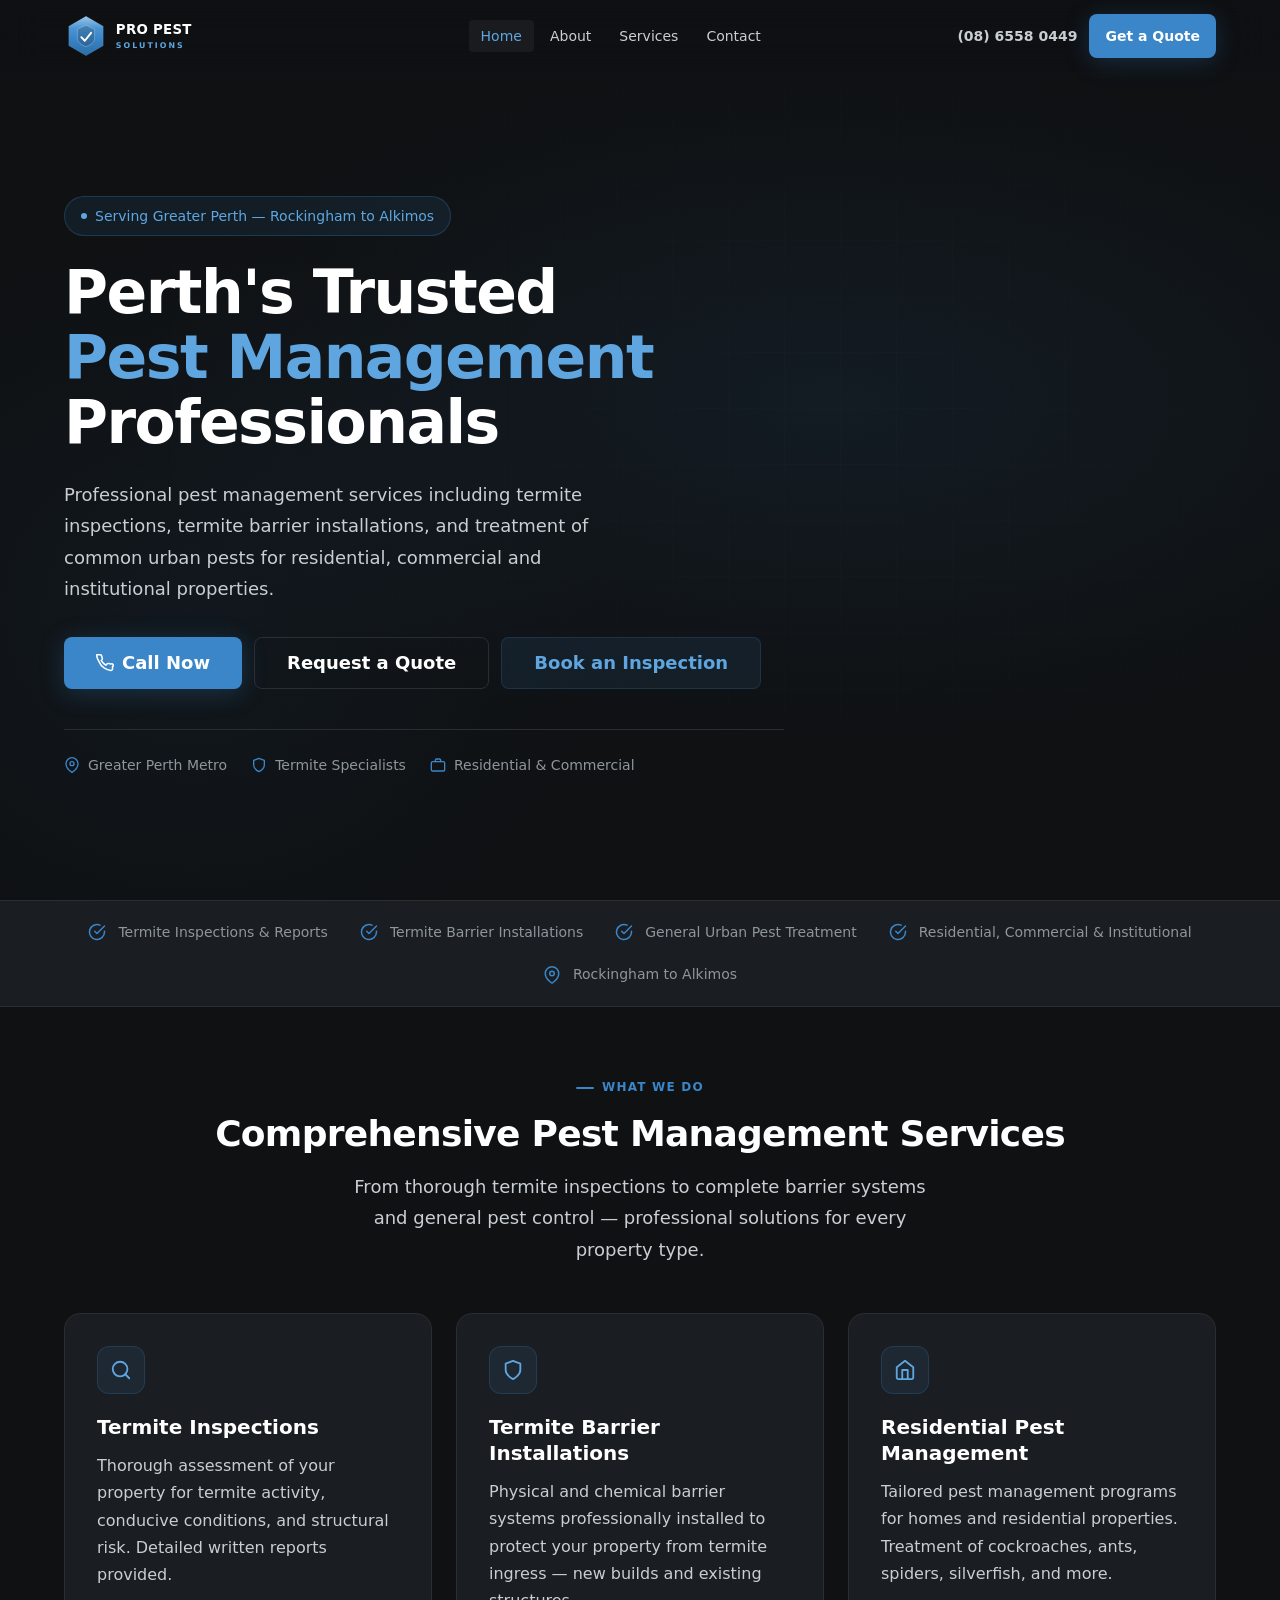
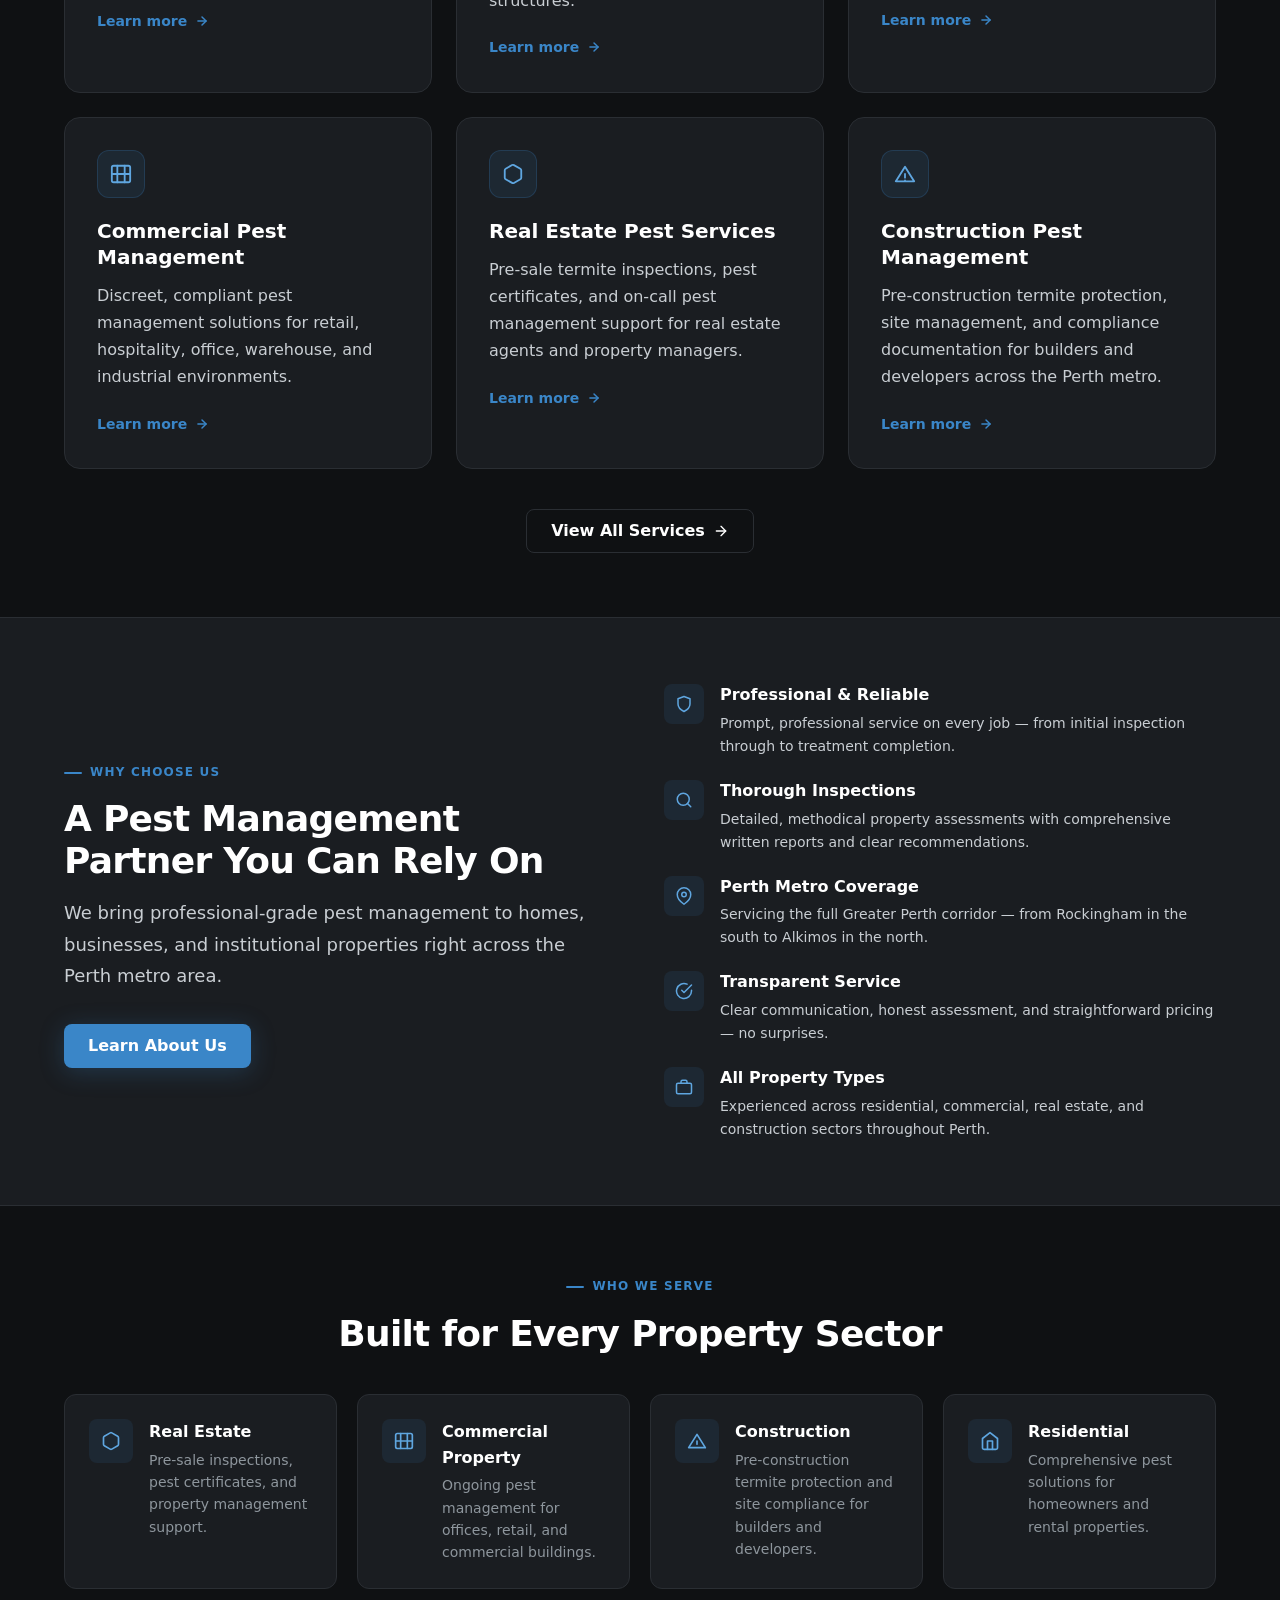
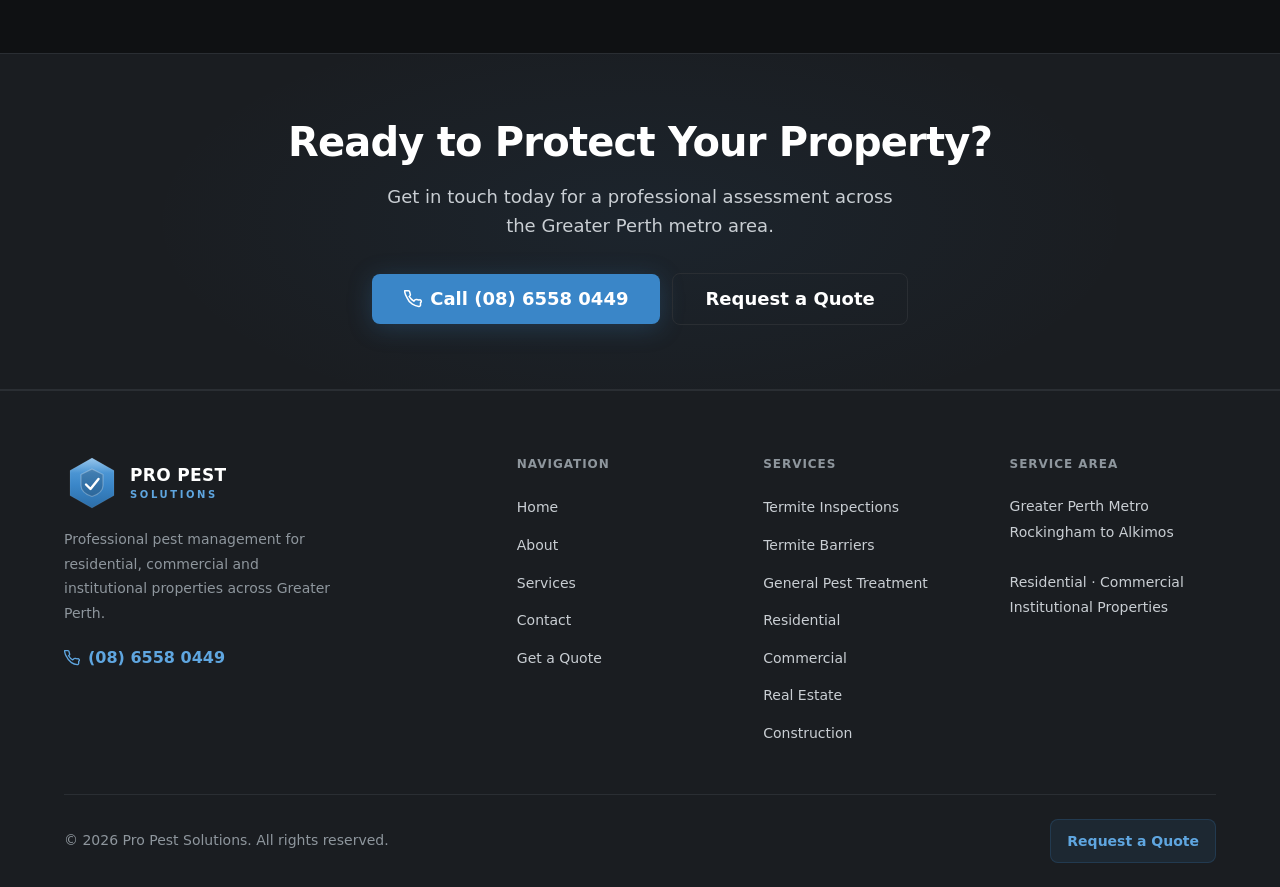
==== commit f0385638: "Update phone number to (08) 6558 0449 across all pages Replace 0403 812 255 with (08) 6558 0449 in n" ====
--- a/index.html
+++ b/index.html
@@ -55,7 +55,7 @@
           <li><a href="contact.html" class="nav-link">Contact</a></li>
         </ul>
         <div class="nav-actions">
-          <a href="tel:0403812255" class="nav-phone">0403 812 255</a>
+          <a href="tel:0865580449" class="nav-phone">(08) 6558 0449</a>
           <a href="booking.html" class="btn btn--primary btn--sm">Get a Quote</a>
         </div>
         <button class="nav-toggle" id="nav-toggle" aria-label="Open navigation menu" aria-expanded="false" aria-controls="mobile-menu">
@@ -72,9 +72,9 @@
     <a href="services.html" class="mobile-nav-link">Services</a>
     <a href="contact.html" class="mobile-nav-link">Contact</a>
     <div class="mobile-menu-actions">
-      <a href="tel:0403812255" class="btn btn--outline">
+      <a href="tel:0865580449" class="btn btn--outline">
         <svg width="16" height="16" viewBox="0 0 24 24" fill="none" stroke="currentColor" stroke-width="2" stroke-linecap="round" stroke-linejoin="round" aria-hidden="true"><path d="M22 16.92v3a2 2 0 01-2.18 2 19.79 19.79 0 01-8.63-3.07A19.5 19.5 0 013.82 9.8a19.79 19.79 0 01-3.07-8.63A2 2 0 012.68 1h3a2 2 0 012 1.72 12.84 12.84 0 00.7 2.81 2 2 0 01-.45 2.11L6.91 8.64a16 16 0 006.21 6.21l1.73-1.73a2 2 0 012.11-.45 12.84 12.84 0 002.81.7A2 2 0 0122 16.92z"/></svg>
-        0403 812 255
+        (08) 6558 0449
       </a>
       <a href="booking.html" class="btn btn--primary">Request a Quote</a>
     </div>
@@ -105,7 +105,7 @@
           </p>
 
           <div class="hero-actions">
-            <a href="tel:0403812255" class="btn btn--primary btn--lg">
+            <a href="tel:0865580449" class="btn btn--primary btn--lg">
               <svg width="18" height="18" viewBox="0 0 24 24" fill="none" stroke="currentColor" stroke-width="2" stroke-linecap="round" stroke-linejoin="round" aria-hidden="true"><path d="M22 16.92v3a2 2 0 01-2.18 2 19.79 19.79 0 01-8.63-3.07A19.5 19.5 0 013.82 9.8a19.79 19.79 0 01-3.07-8.63A2 2 0 012.68 1h3a2 2 0 012 1.72 12.84 12.84 0 00.7 2.81 2 2 0 01-.45 2.11L6.91 8.64a16 16 0 006.21 6.21l1.73-1.73a2 2 0 012.11-.45 12.84 12.84 0 002.81.7A2 2 0 0122 16.92z"/></svg>
               Call Now
             </a>
@@ -384,9 +384,9 @@
           <h2 class="cta-title" id="cta-heading">Ready to Protect Your Property?</h2>
           <p class="cta-subtitle">Get in touch today for a professional assessment across the Greater Perth metro area.</p>
           <div class="cta-actions">
-            <a href="tel:0403812255" class="btn btn--primary btn--lg">
+            <a href="tel:0865580449" class="btn btn--primary btn--lg">
               <svg width="18" height="18" viewBox="0 0 24 24" fill="none" stroke="currentColor" stroke-width="2" stroke-linecap="round" stroke-linejoin="round" aria-hidden="true"><path d="M22 16.92v3a2 2 0 01-2.18 2 19.79 19.79 0 01-8.63-3.07A19.5 19.5 0 013.82 9.8a19.79 19.79 0 01-3.07-8.63A2 2 0 012.68 1h3a2 2 0 012 1.72 12.84 12.84 0 00.7 2.81 2 2 0 01-.45 2.11L6.91 8.64a16 16 0 006.21 6.21l1.73-1.73a2 2 0 012.11-.45 12.84 12.84 0 002.81.7A2 2 0 0122 16.92z"/></svg>
-              Call 0403 812 255
+              Call (08) 6558 0449
             </a>
             <a href="booking.html" class="btn btn--outline btn--lg">Request a Quote</a>
           </div>
@@ -423,9 +423,9 @@
           </svg>
           </div>
           <p class="footer-tagline">Professional pest management for residential, commercial and institutional properties across Greater Perth.</p>
-          <a href="tel:0403812255" class="footer-phone-link">
+          <a href="tel:0865580449" class="footer-phone-link">
             <svg width="16" height="16" viewBox="0 0 24 24" fill="none" stroke="currentColor" stroke-width="2" stroke-linecap="round" stroke-linejoin="round" aria-hidden="true"><path d="M22 16.92v3a2 2 0 01-2.18 2 19.79 19.79 0 01-8.63-3.07A19.5 19.5 0 013.82 9.8a19.79 19.79 0 01-3.07-8.63A2 2 0 012.68 1h3a2 2 0 012 1.72 12.84 12.84 0 00.7 2.81 2 2 0 01-.45 2.11L6.91 8.64a16 16 0 006.21 6.21l1.73-1.73a2 2 0 012.11-.45 12.84 12.84 0 002.81.7A2 2 0 0122 16.92z"/></svg>
-            0403 812 255
+            (08) 6558 0449
           </a>
         </div>
 
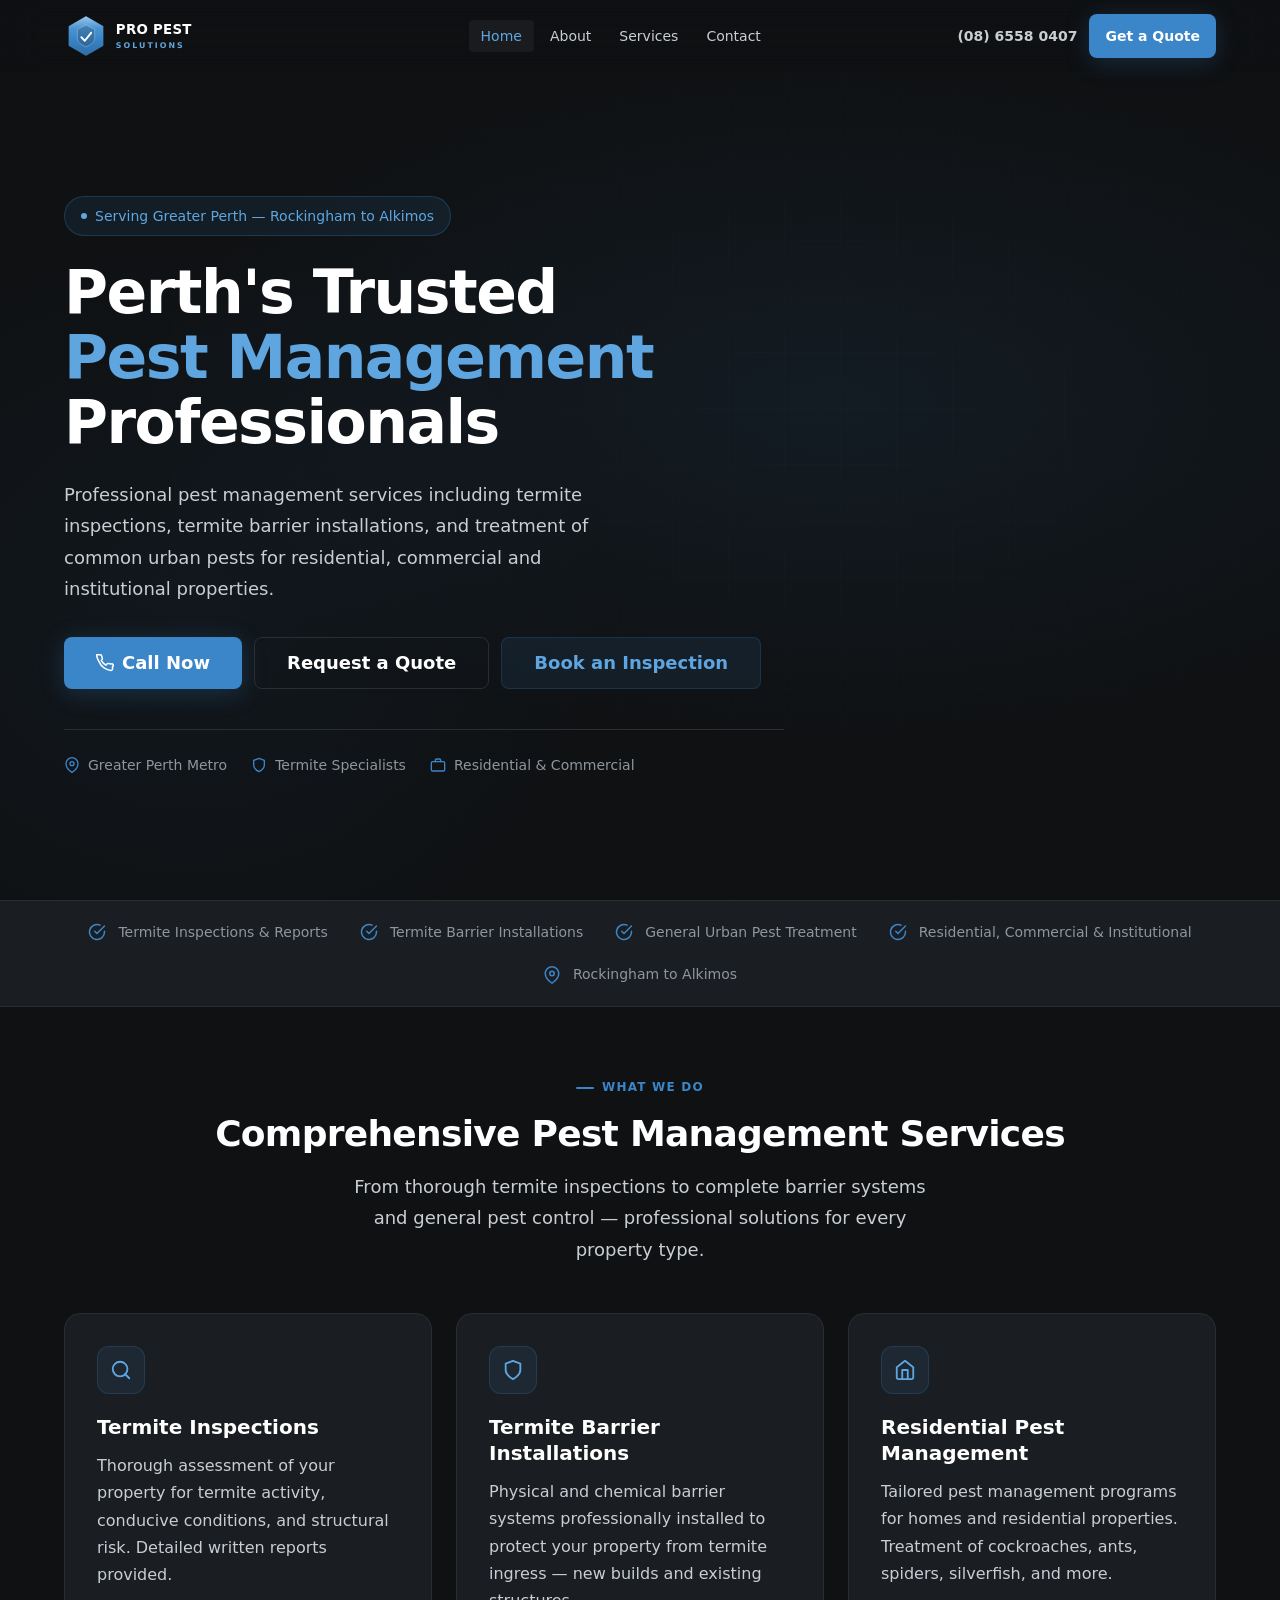
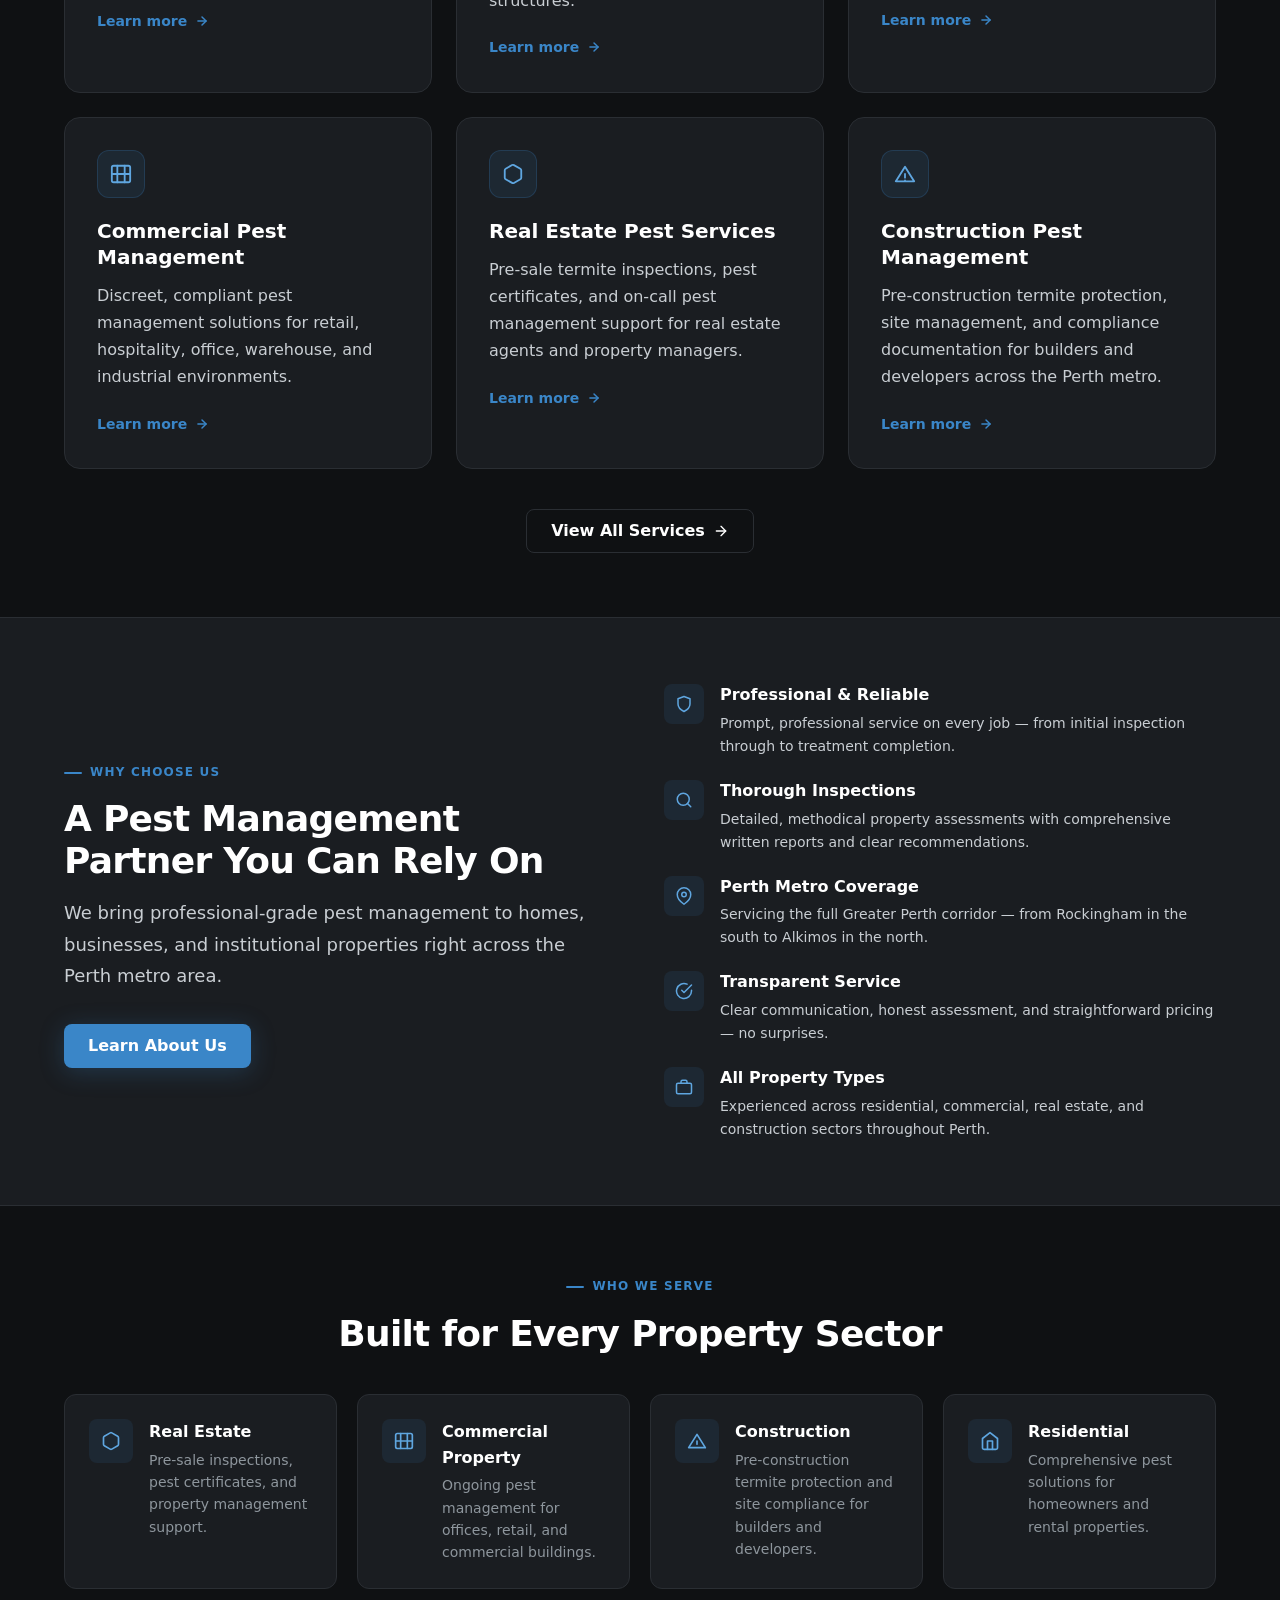
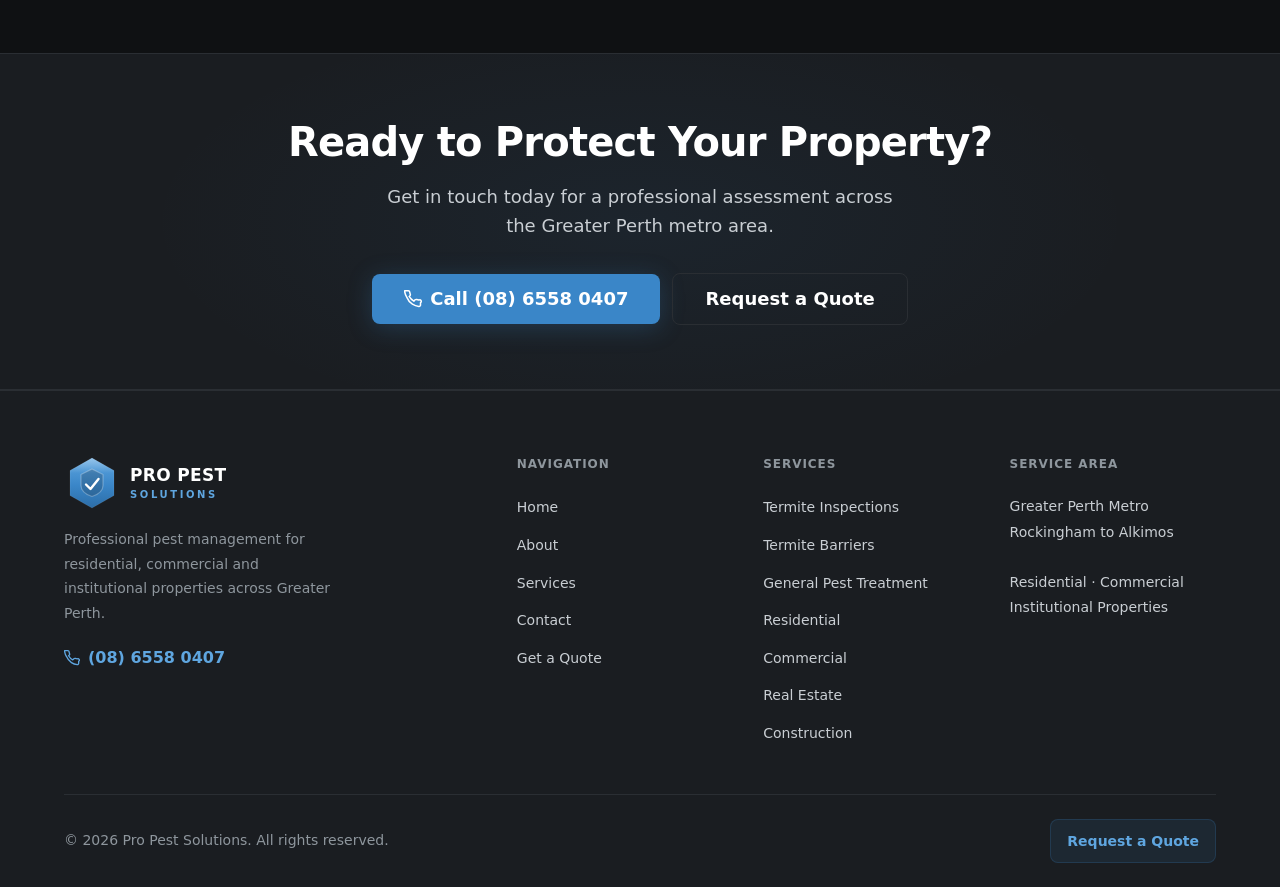
==== commit 68fd1081: "Correct phone number to (08) 6558 0407 https://claude.ai/code/session_01NACsqnsobNQxVyzHSeEaHs" ====
--- a/index.html
+++ b/index.html
@@ -55,7 +55,7 @@
           <li><a href="contact.html" class="nav-link">Contact</a></li>
         </ul>
         <div class="nav-actions">
-          <a href="tel:0865580449" class="nav-phone">(08) 6558 0449</a>
+          <a href="tel:0865580407" class="nav-phone">(08) 6558 0407</a>
           <a href="booking.html" class="btn btn--primary btn--sm">Get a Quote</a>
         </div>
         <button class="nav-toggle" id="nav-toggle" aria-label="Open navigation menu" aria-expanded="false" aria-controls="mobile-menu">
@@ -72,9 +72,9 @@
     <a href="services.html" class="mobile-nav-link">Services</a>
     <a href="contact.html" class="mobile-nav-link">Contact</a>
     <div class="mobile-menu-actions">
-      <a href="tel:0865580449" class="btn btn--outline">
+      <a href="tel:0865580407" class="btn btn--outline">
         <svg width="16" height="16" viewBox="0 0 24 24" fill="none" stroke="currentColor" stroke-width="2" stroke-linecap="round" stroke-linejoin="round" aria-hidden="true"><path d="M22 16.92v3a2 2 0 01-2.18 2 19.79 19.79 0 01-8.63-3.07A19.5 19.5 0 013.82 9.8a19.79 19.79 0 01-3.07-8.63A2 2 0 012.68 1h3a2 2 0 012 1.72 12.84 12.84 0 00.7 2.81 2 2 0 01-.45 2.11L6.91 8.64a16 16 0 006.21 6.21l1.73-1.73a2 2 0 012.11-.45 12.84 12.84 0 002.81.7A2 2 0 0122 16.92z"/></svg>
-        (08) 6558 0449
+        (08) 6558 0407
       </a>
       <a href="booking.html" class="btn btn--primary">Request a Quote</a>
     </div>
@@ -105,7 +105,7 @@
           </p>
 
           <div class="hero-actions">
-            <a href="tel:0865580449" class="btn btn--primary btn--lg">
+            <a href="tel:0865580407" class="btn btn--primary btn--lg">
               <svg width="18" height="18" viewBox="0 0 24 24" fill="none" stroke="currentColor" stroke-width="2" stroke-linecap="round" stroke-linejoin="round" aria-hidden="true"><path d="M22 16.92v3a2 2 0 01-2.18 2 19.79 19.79 0 01-8.63-3.07A19.5 19.5 0 013.82 9.8a19.79 19.79 0 01-3.07-8.63A2 2 0 012.68 1h3a2 2 0 012 1.72 12.84 12.84 0 00.7 2.81 2 2 0 01-.45 2.11L6.91 8.64a16 16 0 006.21 6.21l1.73-1.73a2 2 0 012.11-.45 12.84 12.84 0 002.81.7A2 2 0 0122 16.92z"/></svg>
               Call Now
             </a>
@@ -384,9 +384,9 @@
           <h2 class="cta-title" id="cta-heading">Ready to Protect Your Property?</h2>
           <p class="cta-subtitle">Get in touch today for a professional assessment across the Greater Perth metro area.</p>
           <div class="cta-actions">
-            <a href="tel:0865580449" class="btn btn--primary btn--lg">
+            <a href="tel:0865580407" class="btn btn--primary btn--lg">
               <svg width="18" height="18" viewBox="0 0 24 24" fill="none" stroke="currentColor" stroke-width="2" stroke-linecap="round" stroke-linejoin="round" aria-hidden="true"><path d="M22 16.92v3a2 2 0 01-2.18 2 19.79 19.79 0 01-8.63-3.07A19.5 19.5 0 013.82 9.8a19.79 19.79 0 01-3.07-8.63A2 2 0 012.68 1h3a2 2 0 012 1.72 12.84 12.84 0 00.7 2.81 2 2 0 01-.45 2.11L6.91 8.64a16 16 0 006.21 6.21l1.73-1.73a2 2 0 012.11-.45 12.84 12.84 0 002.81.7A2 2 0 0122 16.92z"/></svg>
-              Call (08) 6558 0449
+              Call (08) 6558 0407
             </a>
             <a href="booking.html" class="btn btn--outline btn--lg">Request a Quote</a>
           </div>
@@ -423,9 +423,9 @@
           </svg>
           </div>
           <p class="footer-tagline">Professional pest management for residential, commercial and institutional properties across Greater Perth.</p>
-          <a href="tel:0865580449" class="footer-phone-link">
+          <a href="tel:0865580407" class="footer-phone-link">
             <svg width="16" height="16" viewBox="0 0 24 24" fill="none" stroke="currentColor" stroke-width="2" stroke-linecap="round" stroke-linejoin="round" aria-hidden="true"><path d="M22 16.92v3a2 2 0 01-2.18 2 19.79 19.79 0 01-8.63-3.07A19.5 19.5 0 013.82 9.8a19.79 19.79 0 01-3.07-8.63A2 2 0 012.68 1h3a2 2 0 012 1.72 12.84 12.84 0 00.7 2.81 2 2 0 01-.45 2.11L6.91 8.64a16 16 0 006.21 6.21l1.73-1.73a2 2 0 012.11-.45 12.84 12.84 0 002.81.7A2 2 0 0122 16.92z"/></svg>
-            (08) 6558 0449
+            (08) 6558 0407
           </a>
         </div>
 
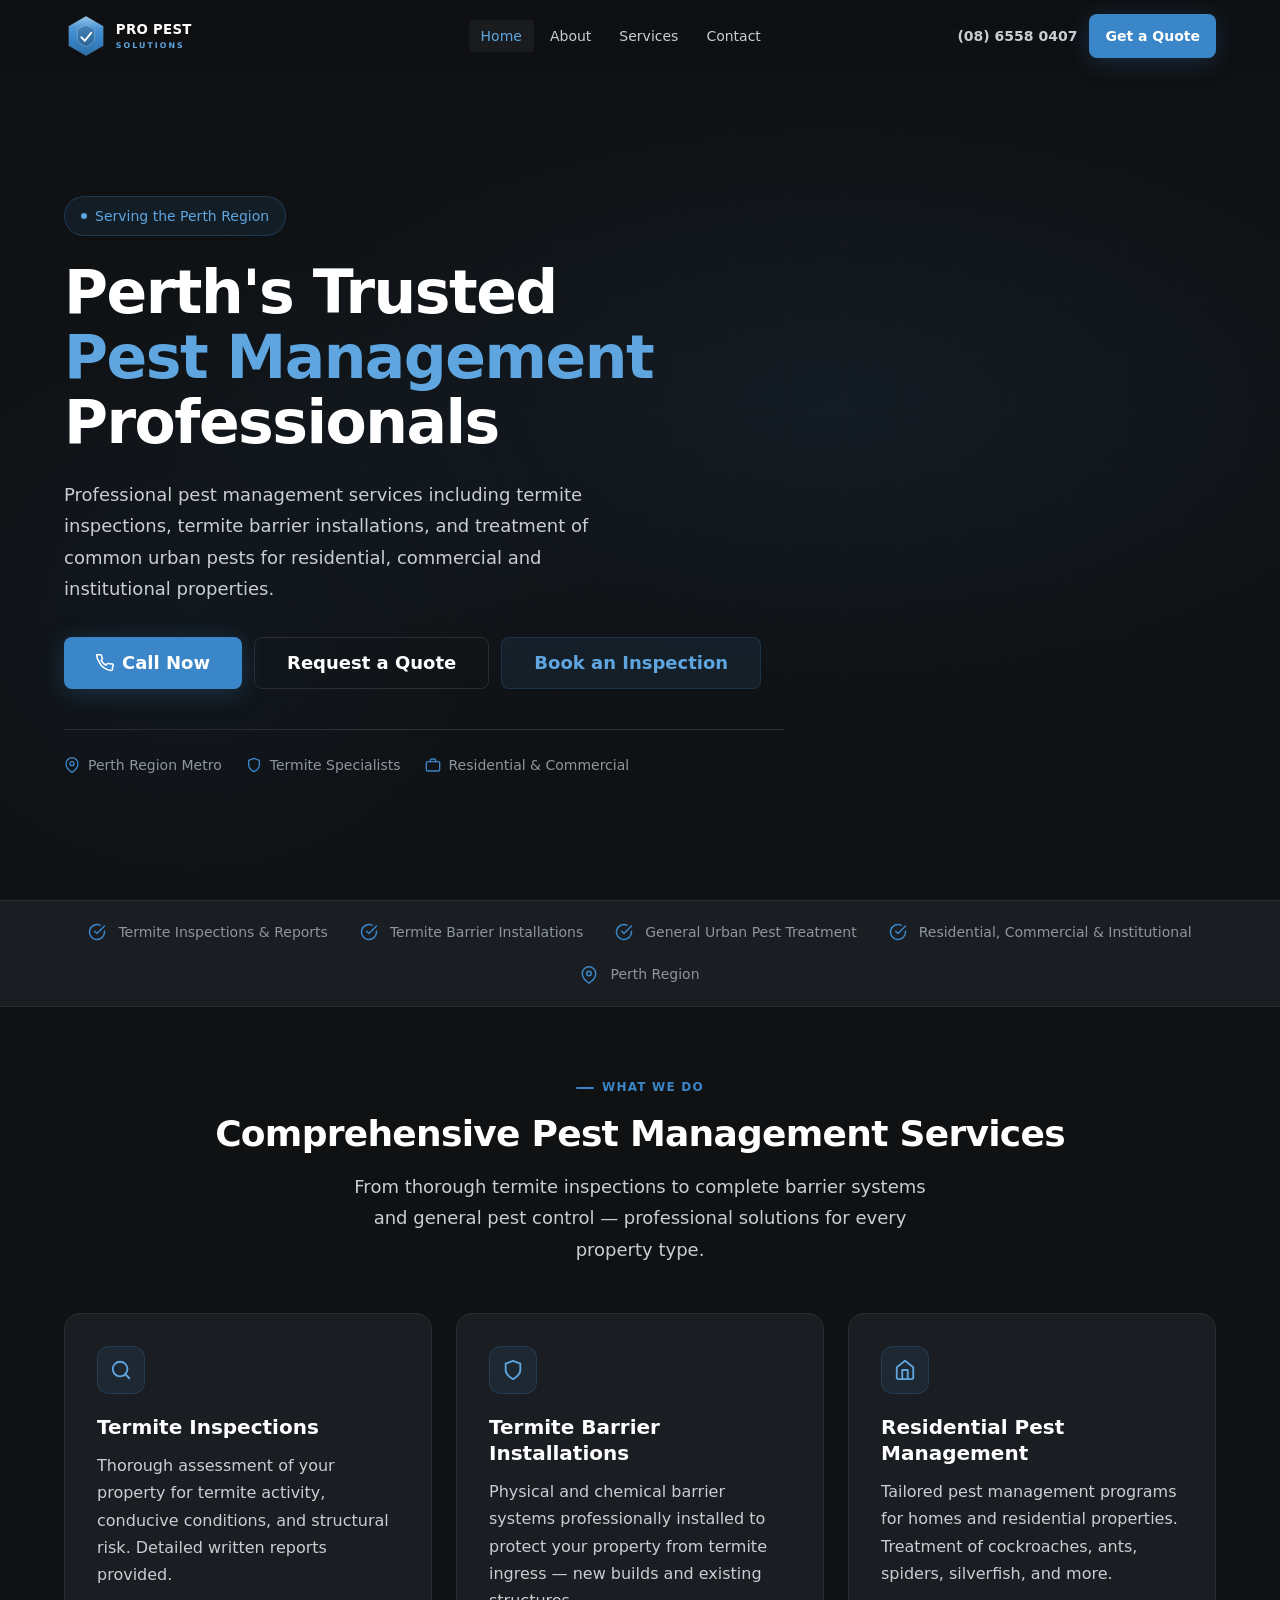
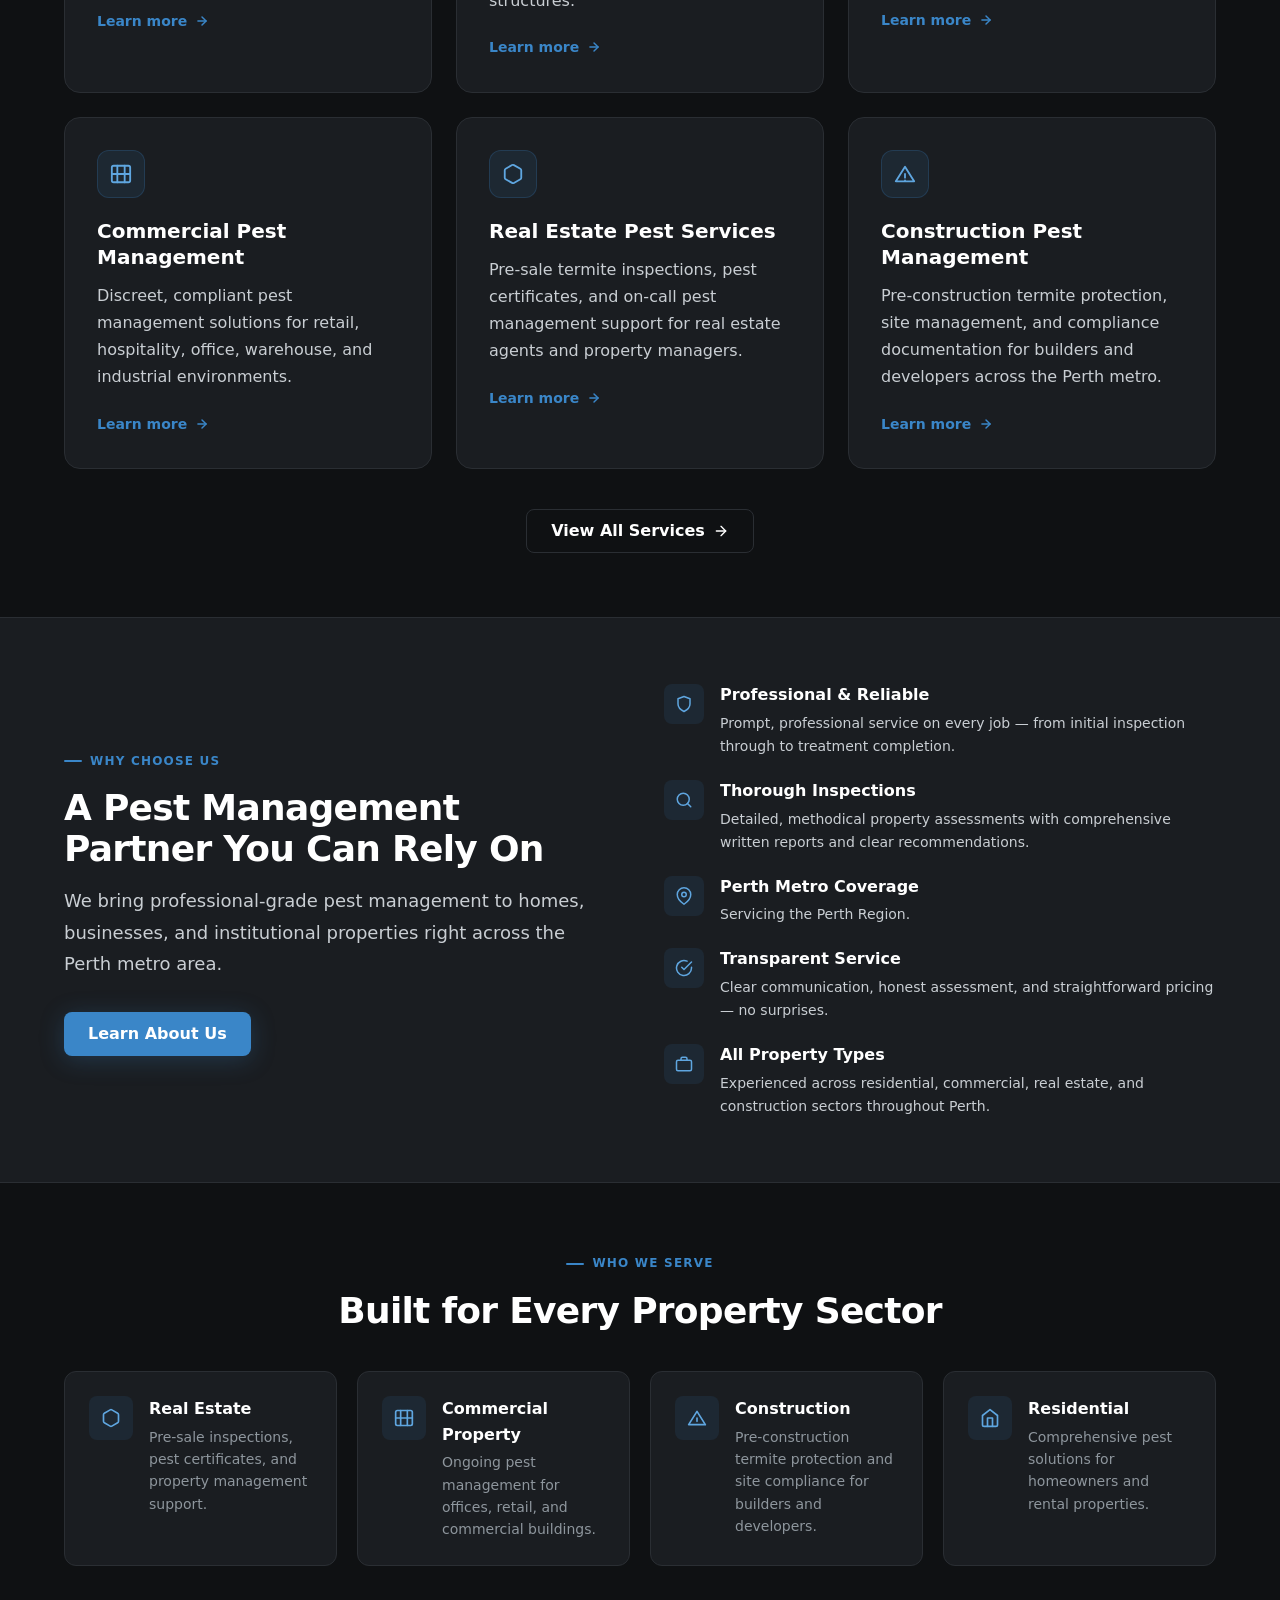
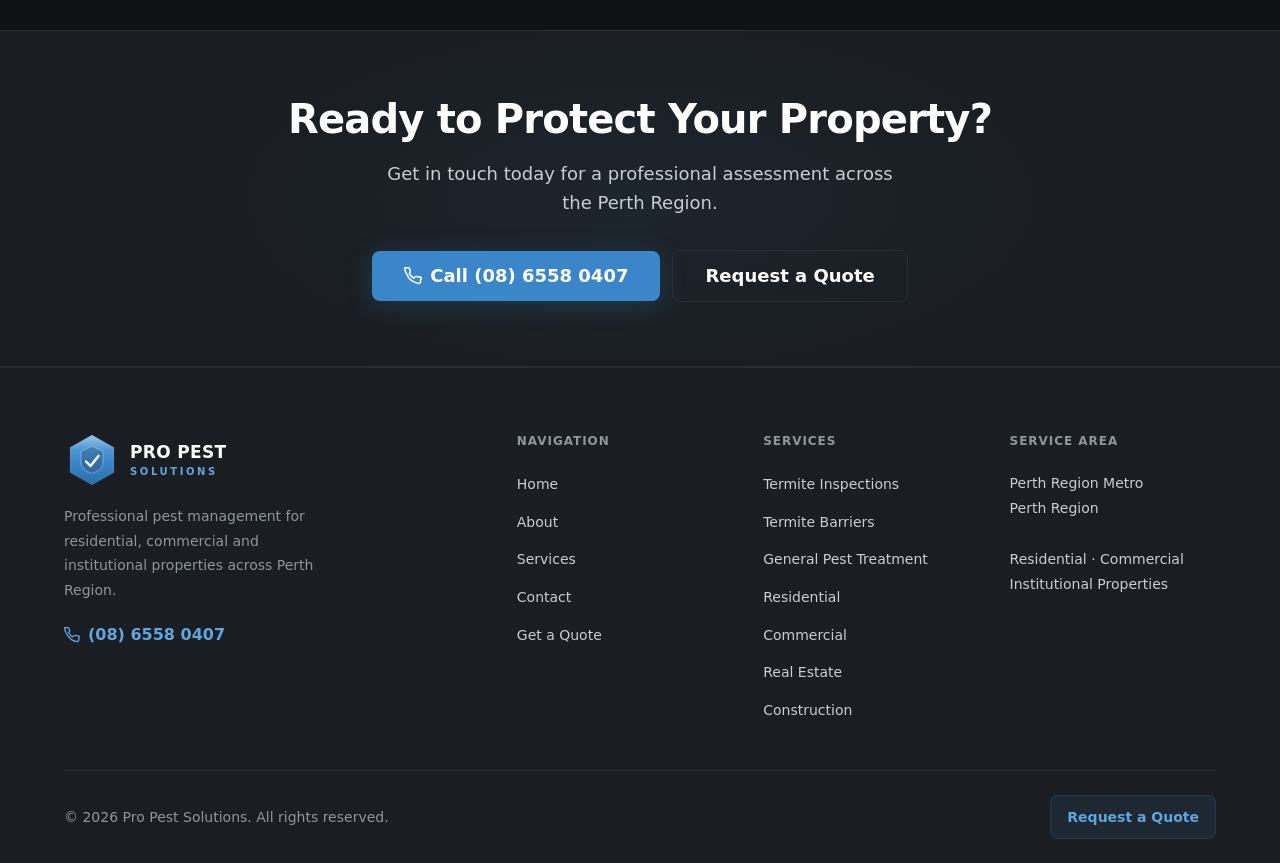
==== commit c393d582: "Replace service area text with 'Perth Region' sitewide Update all instances of 'Serving Greater Pert" ====
--- a/index.html
+++ b/index.html
@@ -4,13 +4,13 @@
   <meta charset="UTF-8">
   <meta name="viewport" content="width=device-width, initial-scale=1.0">
   <title>Pro Pest Solutions — Perth Pest Management Specialists</title>
-  <meta name="description" content="Professional pest management services across Greater Perth. Termite inspections, barrier installations, and treatment of common urban pests for residential, commercial and institutional properties. Serving Rockingham to Alkimos.">
+  <meta name="description" content="Professional pest management services across Perth Region. Termite inspections, barrier installations, and treatment of common urban pests for residential, commercial and institutional properties. Serving the Perth Region.">
   <meta name="robots" content="index, follow">
   <link rel="canonical" href="https://propestsolutionswa.com/">
 
   <!-- Open Graph -->
   <meta property="og:title" content="Pro Pest Solutions — Perth Pest Management">
-  <meta property="og:description" content="Professional termite inspections, barrier installations, and pest treatment across Greater Perth metro.">
+  <meta property="og:description" content="Professional termite inspections, barrier installations, and pest treatment across Perth Region.">
   <meta property="og:type" content="website">
   <meta property="og:url" content="https://propestsolutionswa.com/">
 
@@ -91,7 +91,7 @@
         <div class="hero-content">
           <div class="hero-badge" aria-label="Service area">
             <span class="hero-badge-dot" aria-hidden="true"></span>
-            Serving Greater Perth — Rockingham to Alkimos
+            Serving the Perth Region
           </div>
 
           <h1 class="hero-title" id="hero-heading">
@@ -116,7 +116,7 @@
           <div class="hero-meta" aria-label="Key information">
             <div class="hero-meta-item">
               <svg width="16" height="16" viewBox="0 0 24 24" fill="none" stroke="currentColor" stroke-width="2" stroke-linecap="round" stroke-linejoin="round" aria-hidden="true"><path d="M21 10c0 7-9 13-9 13S3 17 3 10a9 9 0 0118 0z"/><circle cx="12" cy="10" r="3"/></svg>
-              Greater Perth Metro
+              Perth Region Metro
             </div>
             <div class="hero-meta-item">
               <svg width="16" height="16" viewBox="0 0 24 24" fill="none" stroke="currentColor" stroke-width="2" stroke-linecap="round" stroke-linejoin="round" aria-hidden="true"><path d="M12 22s8-4 8-10V5l-8-3-8 3v7c0 6 8 10 8 10z"/></svg>
@@ -153,7 +153,7 @@
           </div>
           <div class="trust-item">
             <svg width="18" height="18" viewBox="0 0 24 24" fill="none" stroke="currentColor" stroke-width="2" stroke-linecap="round" stroke-linejoin="round" aria-hidden="true"><path d="M21 10c0 7-9 13-9 13S3 17 3 10a9 9 0 0118 0z"/><circle cx="12" cy="10" r="3"/></svg>
-            Rockingham to Alkimos
+            Perth Region
           </div>
         </div>
       </div>
@@ -295,7 +295,7 @@
               </div>
               <div>
                 <p class="feature-title">Perth Metro Coverage</p>
-                <p class="feature-text">Servicing the full Greater Perth corridor — from Rockingham in the south to Alkimos in the north.</p>
+                <p class="feature-text">Servicing the Perth Region.</p>
               </div>
             </div>
 
@@ -382,7 +382,7 @@
       <div class="container">
         <div class="cta-band-content">
           <h2 class="cta-title" id="cta-heading">Ready to Protect Your Property?</h2>
-          <p class="cta-subtitle">Get in touch today for a professional assessment across the Greater Perth metro area.</p>
+          <p class="cta-subtitle">Get in touch today for a professional assessment across the Perth Region.</p>
           <div class="cta-actions">
             <a href="tel:0865580407" class="btn btn--primary btn--lg">
               <svg width="18" height="18" viewBox="0 0 24 24" fill="none" stroke="currentColor" stroke-width="2" stroke-linecap="round" stroke-linejoin="round" aria-hidden="true"><path d="M22 16.92v3a2 2 0 01-2.18 2 19.79 19.79 0 01-8.63-3.07A19.5 19.5 0 013.82 9.8a19.79 19.79 0 01-3.07-8.63A2 2 0 012.68 1h3a2 2 0 012 1.72 12.84 12.84 0 00.7 2.81 2 2 0 01-.45 2.11L6.91 8.64a16 16 0 006.21 6.21l1.73-1.73a2 2 0 012.11-.45 12.84 12.84 0 002.81.7A2 2 0 0122 16.92z"/></svg>
@@ -422,7 +422,7 @@
             <text x="66" y="43" font-family="-apple-system, BlinkMacSystemFont, 'Segoe UI', system-ui, sans-serif" font-size="10" font-weight="600" letter-spacing="0.26em" fill="#5FA6E0">SOLUTIONS</text>
           </svg>
           </div>
-          <p class="footer-tagline">Professional pest management for residential, commercial and institutional properties across Greater Perth.</p>
+          <p class="footer-tagline">Professional pest management for residential, commercial and institutional properties across Perth Region.</p>
           <a href="tel:0865580407" class="footer-phone-link">
             <svg width="16" height="16" viewBox="0 0 24 24" fill="none" stroke="currentColor" stroke-width="2" stroke-linecap="round" stroke-linejoin="round" aria-hidden="true"><path d="M22 16.92v3a2 2 0 01-2.18 2 19.79 19.79 0 01-8.63-3.07A19.5 19.5 0 013.82 9.8a19.79 19.79 0 01-3.07-8.63A2 2 0 012.68 1h3a2 2 0 012 1.72 12.84 12.84 0 00.7 2.81 2 2 0 01-.45 2.11L6.91 8.64a16 16 0 006.21 6.21l1.73-1.73a2 2 0 012.11-.45 12.84 12.84 0 002.81.7A2 2 0 0122 16.92z"/></svg>
             (08) 6558 0407
@@ -456,8 +456,8 @@
         <div>
           <h3 class="footer-col-title">Service Area</h3>
           <p class="footer-area-text">
-            Greater Perth Metro<br>
-            Rockingham to Alkimos<br><br>
+            Perth Region Metro<br>
+            Perth Region<br><br>
             Residential · Commercial<br>
             Institutional Properties
           </p>
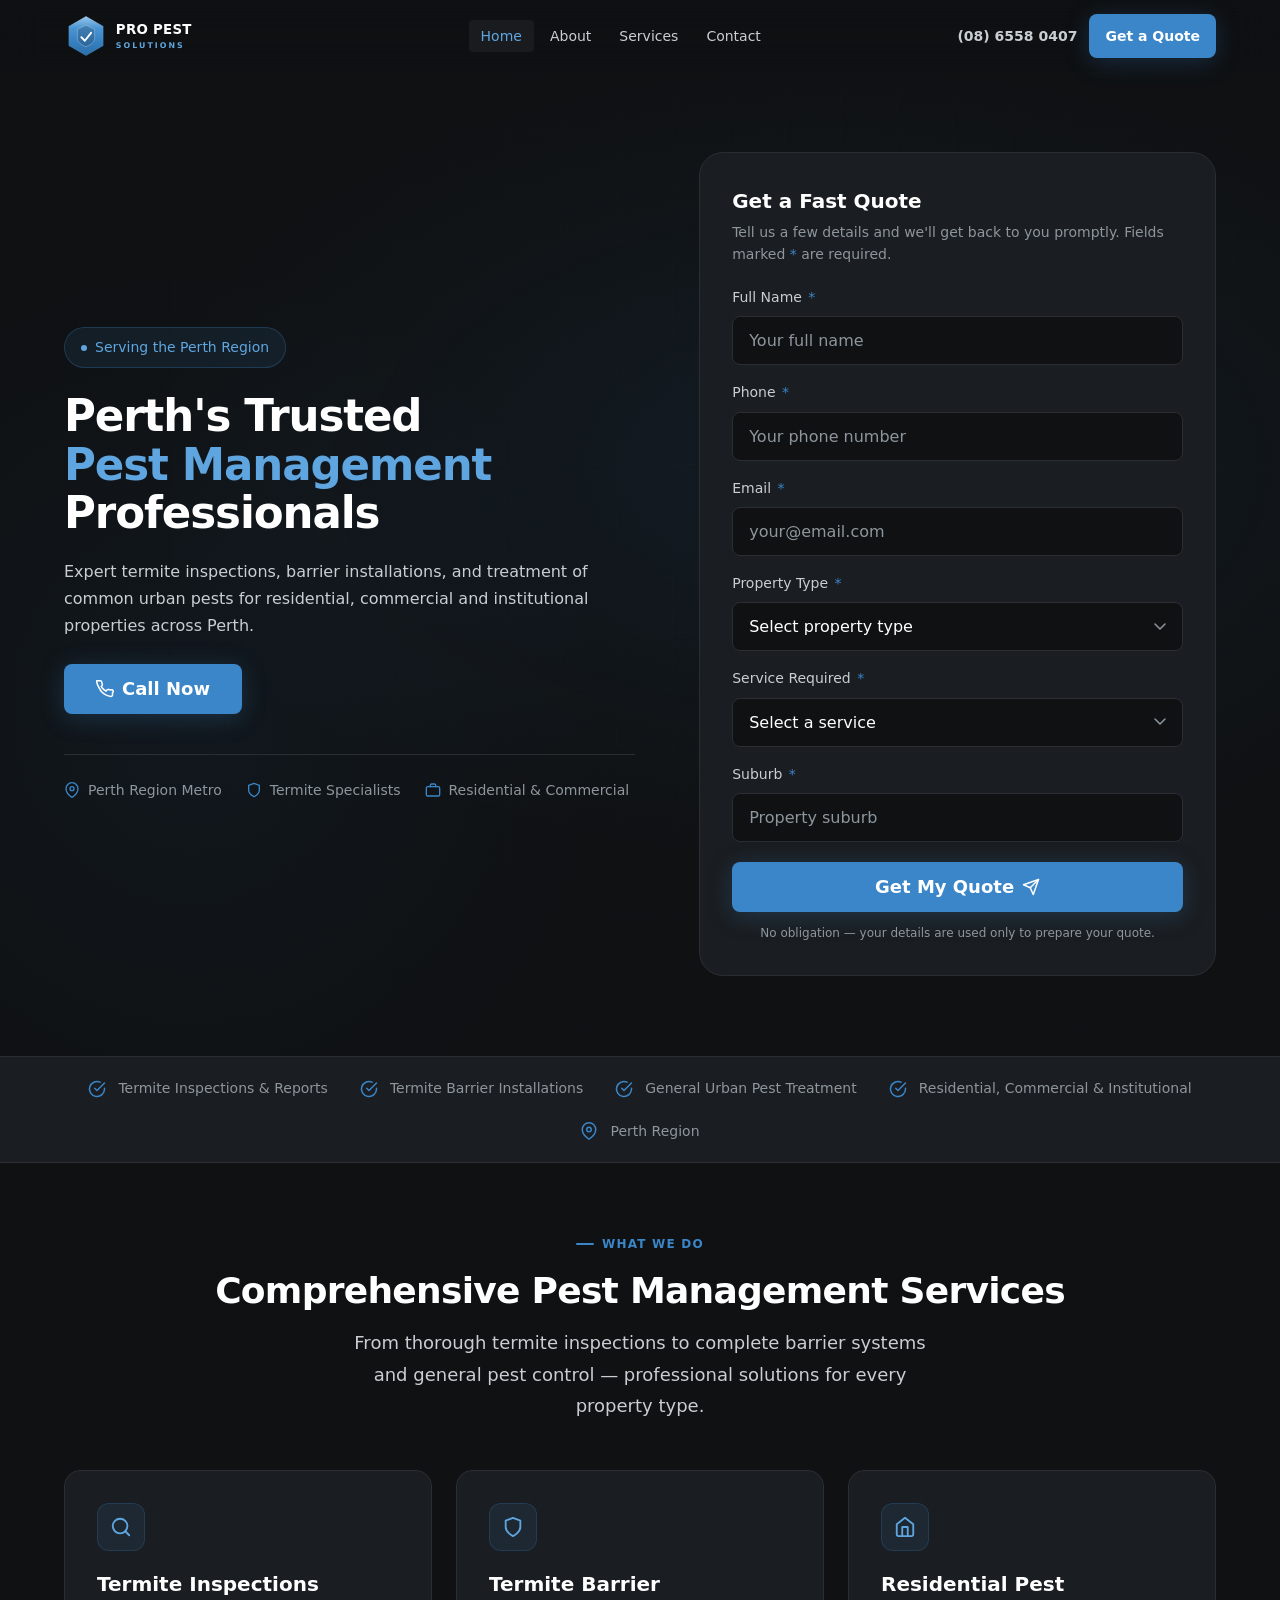
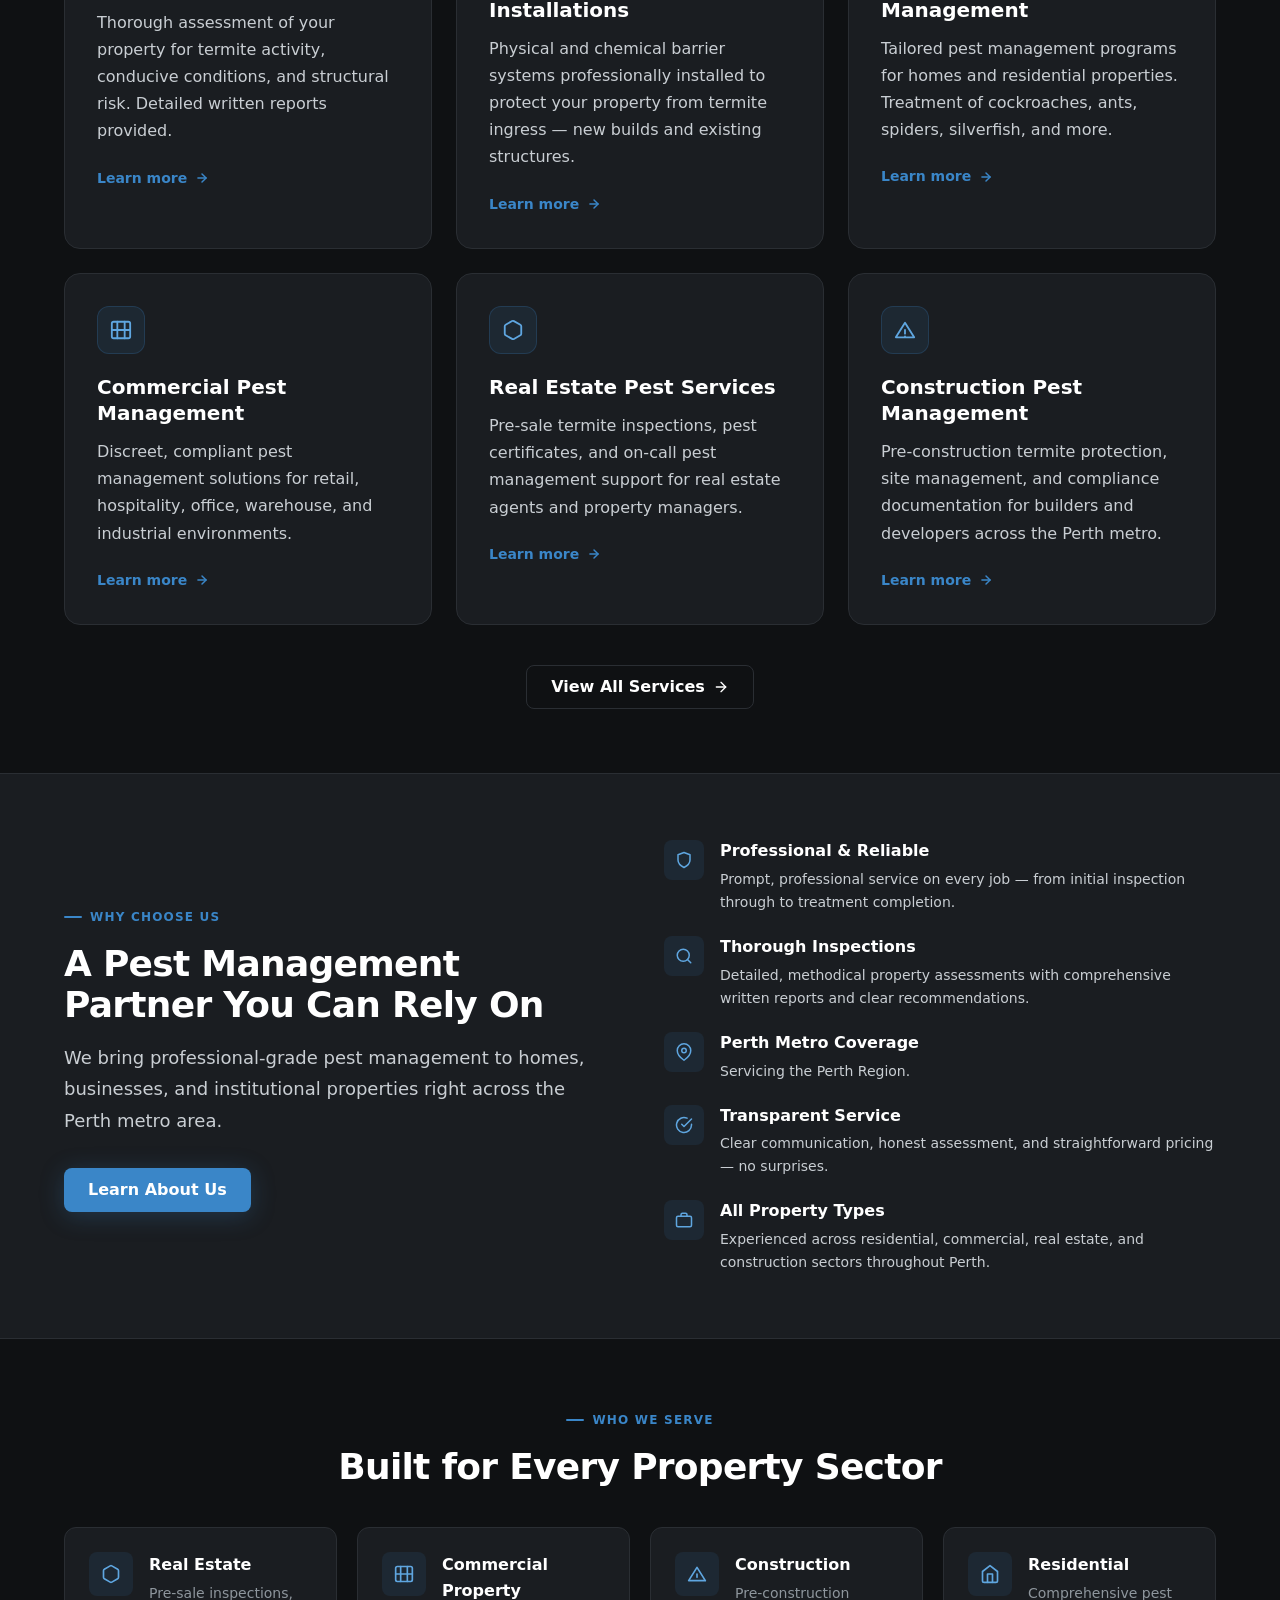
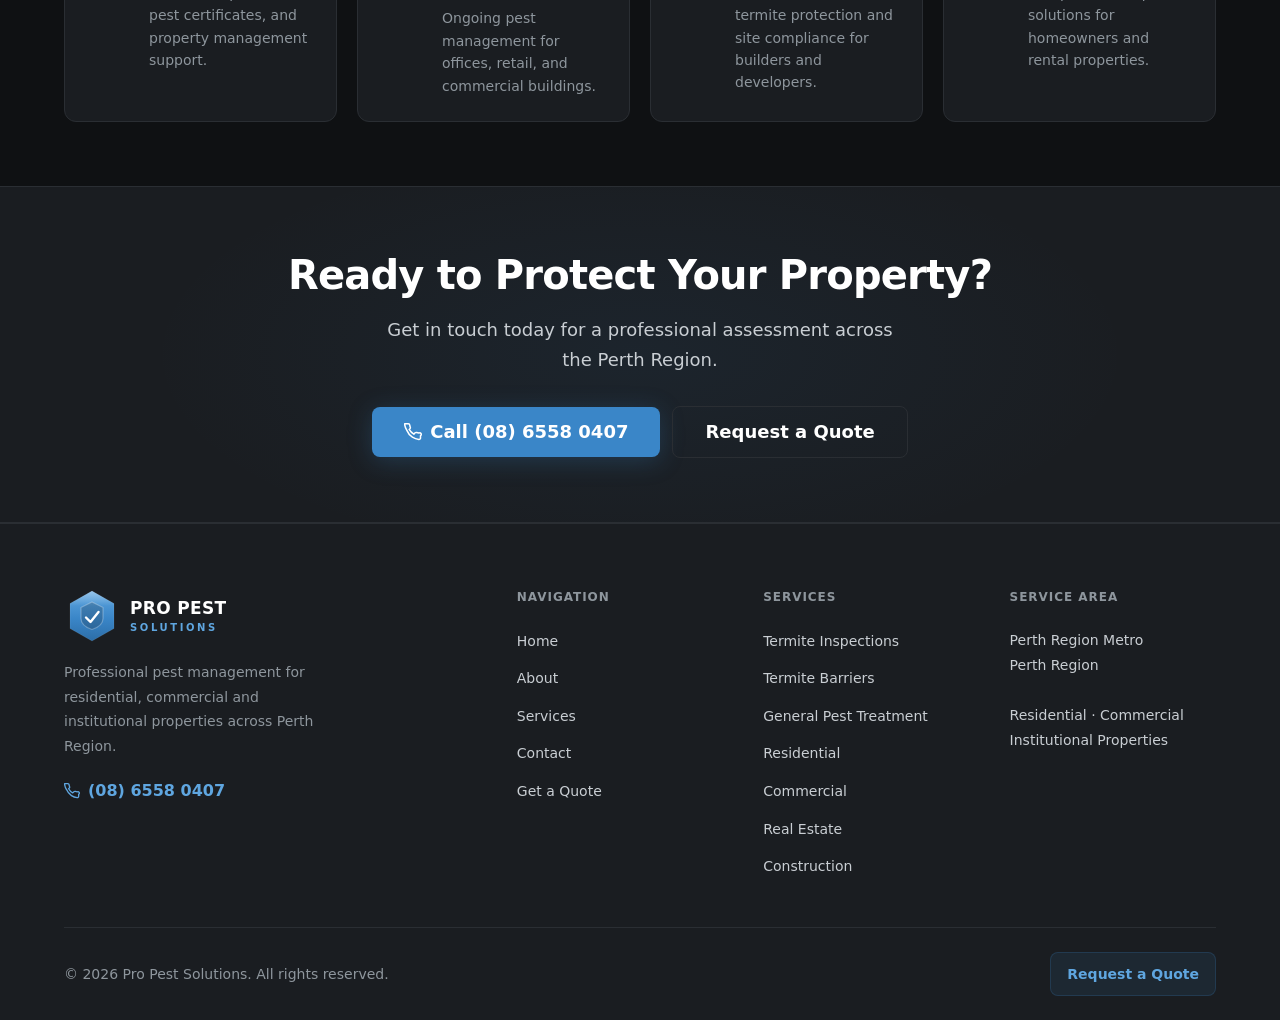
==== commit ce05e006: "Embed short quote form in homepage hero (side-by-side) - Add a 6-field lead-capture form (Name, Phon" ====
--- a/index.html
+++ b/index.html
@@ -88,43 +88,129 @@
       <div class="hero-bg" aria-hidden="true"></div>
       <div class="hero-grid" aria-hidden="true"></div>
       <div class="container">
-        <div class="hero-content">
-          <div class="hero-badge" aria-label="Service area">
-            <span class="hero-badge-dot" aria-hidden="true"></span>
-            Serving the Perth Region
-          </div>
-
-          <h1 class="hero-title" id="hero-heading">
-            Perth's Trusted<br>
-            <span class="accent">Pest Management</span><br>
-            Professionals
-          </h1>
-
-          <p class="hero-desc">
-            Professional pest management services including termite inspections, termite barrier installations, and treatment of common urban pests for residential, commercial and institutional properties.
-          </p>
-
-          <div class="hero-actions">
-            <a href="tel:0865580407" class="btn btn--primary btn--lg">
-              <svg width="18" height="18" viewBox="0 0 24 24" fill="none" stroke="currentColor" stroke-width="2" stroke-linecap="round" stroke-linejoin="round" aria-hidden="true"><path d="M22 16.92v3a2 2 0 01-2.18 2 19.79 19.79 0 01-8.63-3.07A19.5 19.5 0 013.82 9.8a19.79 19.79 0 01-3.07-8.63A2 2 0 012.68 1h3a2 2 0 012 1.72 12.84 12.84 0 00.7 2.81 2 2 0 01-.45 2.11L6.91 8.64a16 16 0 006.21 6.21l1.73-1.73a2 2 0 012.11-.45 12.84 12.84 0 002.81.7A2 2 0 0122 16.92z"/></svg>
-              Call Now
-            </a>
-            <a href="booking.html" class="btn btn--outline btn--lg">Request a Quote</a>
-            <a href="booking.html" class="btn btn--ghost btn--lg">Book an Inspection</a>
-          </div>
-
-          <div class="hero-meta" aria-label="Key information">
-            <div class="hero-meta-item">
-              <svg width="16" height="16" viewBox="0 0 24 24" fill="none" stroke="currentColor" stroke-width="2" stroke-linecap="round" stroke-linejoin="round" aria-hidden="true"><path d="M21 10c0 7-9 13-9 13S3 17 3 10a9 9 0 0118 0z"/><circle cx="12" cy="10" r="3"/></svg>
-              Perth Region Metro
-            </div>
-            <div class="hero-meta-item">
-              <svg width="16" height="16" viewBox="0 0 24 24" fill="none" stroke="currentColor" stroke-width="2" stroke-linecap="round" stroke-linejoin="round" aria-hidden="true"><path d="M12 22s8-4 8-10V5l-8-3-8 3v7c0 6 8 10 8 10z"/></svg>
-              Termite Specialists
-            </div>
-            <div class="hero-meta-item">
-              <svg width="16" height="16" viewBox="0 0 24 24" fill="none" stroke="currentColor" stroke-width="2" stroke-linecap="round" stroke-linejoin="round" aria-hidden="true"><rect x="2" y="7" width="20" height="14" rx="2"/><path d="M16 7V5a2 2 0 00-2-2h-4a2 2 0 00-2 2v2"/></svg>
-              Residential &amp; Commercial
+        <div class="hero-layout">
+          <div class="hero-content">
+            <div class="hero-badge" aria-label="Service area">
+              <span class="hero-badge-dot" aria-hidden="true"></span>
+              Serving the Perth Region
+            </div>
+
+            <h1 class="hero-title" id="hero-heading">
+              Perth's Trusted<br>
+              <span class="accent">Pest Management</span><br>
+              Professionals
+            </h1>
+
+            <p class="hero-desc">
+              Expert termite inspections, barrier installations, and treatment of common urban pests for residential, commercial and institutional properties across Perth.
+            </p>
+
+            <div class="hero-actions">
+              <a href="tel:0865580407" class="btn btn--primary btn--lg">
+                <svg width="18" height="18" viewBox="0 0 24 24" fill="none" stroke="currentColor" stroke-width="2" stroke-linecap="round" stroke-linejoin="round" aria-hidden="true"><path d="M22 16.92v3a2 2 0 01-2.18 2 19.79 19.79 0 01-8.63-3.07A19.5 19.5 0 013.82 9.8a19.79 19.79 0 01-3.07-8.63A2 2 0 012.68 1h3a2 2 0 012 1.72 12.84 12.84 0 00.7 2.81 2 2 0 01-.45 2.11L6.91 8.64a16 16 0 006.21 6.21l1.73-1.73a2 2 0 012.11-.45 12.84 12.84 0 002.81.7A2 2 0 0122 16.92z"/></svg>
+                Call Now
+              </a>
+            </div>
+
+            <div class="hero-meta" aria-label="Key information">
+              <div class="hero-meta-item">
+                <svg width="16" height="16" viewBox="0 0 24 24" fill="none" stroke="currentColor" stroke-width="2" stroke-linecap="round" stroke-linejoin="round" aria-hidden="true"><path d="M21 10c0 7-9 13-9 13S3 17 3 10a9 9 0 0118 0z"/><circle cx="12" cy="10" r="3"/></svg>
+                Perth Region Metro
+              </div>
+              <div class="hero-meta-item">
+                <svg width="16" height="16" viewBox="0 0 24 24" fill="none" stroke="currentColor" stroke-width="2" stroke-linecap="round" stroke-linejoin="round" aria-hidden="true"><path d="M12 22s8-4 8-10V5l-8-3-8 3v7c0 6 8 10 8 10z"/></svg>
+                Termite Specialists
+              </div>
+              <div class="hero-meta-item">
+                <svg width="16" height="16" viewBox="0 0 24 24" fill="none" stroke="currentColor" stroke-width="2" stroke-linecap="round" stroke-linejoin="round" aria-hidden="true"><rect x="2" y="7" width="20" height="14" rx="2"/><path d="M16 7V5a2 2 0 00-2-2h-4a2 2 0 00-2 2v2"/></svg>
+                Residential &amp; Commercial
+              </div>
+            </div>
+          </div>
+
+          <!-- HOMEPAGE FORM ADDED 2026-06-22 -->
+          <div class="hero-form">
+            <div class="form-wrap">
+              <h2 class="hero-form-title" id="hero-form-heading">Get a Fast Quote</h2>
+              <p class="hero-form-subtitle">Tell us a few details and we'll get back to you promptly. Fields marked <span class="req" aria-hidden="true">*</span> are required.</p>
+
+              <!--
+                FORM ENDPOINT — matches booking.html submission method:
+                POSTs to FormSubmit.co, forwarded to Elliott@propestsolutionswa.com,
+                then redirects to thank-you.html. (FormSubmit's one-time activation
+                was already completed via the booking form.) See https://formsubmit.co
+              -->
+              <form
+                action="https://formsubmit.co/Elliott@propestsolutionswa.com"
+                method="POST"
+                data-form="homepage-quote"
+                aria-labelledby="hero-form-heading"
+              >
+                <input type="hidden" name="_subject" value="New Enquiry">
+                <input type="hidden" name="_template" value="table">
+                <input type="hidden" name="_captcha" value="false">
+                <input type="hidden" name="_next" value="https://propestsolutionswa.com/thank-you.html">
+
+                <div class="hero-form-fields">
+                  <div class="form-group">
+                    <label class="form-label" for="q-name">Full Name <span class="req" aria-hidden="true">*</span></label>
+                    <input class="form-input" type="text" id="q-name" name="name" placeholder="Your full name" required autocomplete="name">
+                  </div>
+
+                  <div class="form-group">
+                    <label class="form-label" for="q-phone">Phone <span class="req" aria-hidden="true">*</span></label>
+                    <input class="form-input" type="tel" id="q-phone" name="phone" placeholder="Your phone number" required autocomplete="tel">
+                  </div>
+
+                  <div class="form-group">
+                    <label class="form-label" for="q-email">Email <span class="req" aria-hidden="true">*</span></label>
+                    <input class="form-input" type="email" id="q-email" name="email" placeholder="your@email.com" required autocomplete="email">
+                  </div>
+
+                  <div class="form-group">
+                    <label class="form-label" for="q-property-type">Property Type <span class="req" aria-hidden="true">*</span></label>
+                    <select class="form-select" id="q-property-type" name="property_type" required>
+                      <option value="" disabled selected>Select property type</option>
+                      <option value="residential-house">Residential — House</option>
+                      <option value="residential-unit">Residential — Unit / Apartment</option>
+                      <option value="commercial-office">Commercial — Office</option>
+                      <option value="commercial-retail">Commercial — Retail</option>
+                      <option value="commercial-warehouse">Commercial — Warehouse / Industrial</option>
+                      <option value="commercial-hospitality">Commercial — Hospitality</option>
+                      <option value="real-estate">Real Estate / Investment Property</option>
+                      <option value="construction">Construction / Development Site</option>
+                      <option value="institutional">Institutional / Other</option>
+                    </select>
+                  </div>
+
+                  <div class="form-group">
+                    <label class="form-label" for="q-service">Service Required <span class="req" aria-hidden="true">*</span></label>
+                    <select class="form-select" id="q-service" name="service_required" required>
+                      <option value="" disabled selected>Select a service</option>
+                      <option value="termite-inspection">Termite Inspection</option>
+                      <option value="termite-barrier">Termite Barrier Installation</option>
+                      <option value="termite-treatment">Termite Treatment</option>
+                      <option value="general-pest">General Pest Treatment</option>
+                      <option value="residential-pest">Residential Pest Management</option>
+                      <option value="commercial-pest">Commercial Pest Management</option>
+                      <option value="real-estate-inspection">Real Estate Pest Inspection</option>
+                      <option value="construction-protection">Construction Pest Protection</option>
+                      <option value="not-sure">Not Sure — Please Advise</option>
+                    </select>
+                  </div>
+
+                  <div class="form-group">
+                    <label class="form-label" for="q-suburb">Suburb <span class="req" aria-hidden="true">*</span></label>
+                    <input class="form-input" type="text" id="q-suburb" name="suburb" placeholder="Property suburb" required>
+                  </div>
+                </div>
+
+                <button type="submit" class="btn btn--primary btn--lg hero-form-submit">
+                  Get My Quote
+                  <svg width="18" height="18" viewBox="0 0 24 24" fill="none" stroke="currentColor" stroke-width="2" stroke-linecap="round" stroke-linejoin="round" aria-hidden="true"><line x1="22" y1="2" x2="11" y2="13"/><polygon points="22 2 15 22 11 13 2 9 22 2"/></svg>
+                </button>
+                <p class="hero-form-note">No obligation — your details are used only to prepare your quote.</p>
+              </form>
             </div>
           </div>
         </div>
--- a/assets/css/styles.css
+++ b/assets/css/styles.css
@@ -470,21 +470,21 @@
 }
 
 .hero-title {
-  font-size: clamp(2.25rem, 5vw, 3.75rem);
+  font-size: clamp(1.875rem, 3.4vw, 2.75rem);
   font-weight: var(--fw-extrabold);
-  line-height: 1.08;
+  line-height: 1.12;
   letter-spacing: -0.025em;
   color: var(--pps-text-primary);
+  margin-bottom: var(--sp-5);
+}
+.hero-title .accent { color: var(--pps-blue-highlight); }
+
+.hero-desc {
+  font-size: var(--text-base);
+  color: var(--pps-text-secondary);
+  line-height: 1.7;
+  max-width: 560px;
   margin-bottom: var(--sp-6);
-}
-.hero-title .accent { color: var(--pps-blue-highlight); }
-
-.hero-desc {
-  font-size: var(--text-lg);
-  color: var(--pps-text-secondary);
-  line-height: 1.75;
-  max-width: 560px;
-  margin-bottom: var(--sp-8);
 }
 
 .hero-actions {
@@ -525,6 +525,57 @@
   word-break: break-word;
 }
 .hero-meta-item svg { color: var(--pps-blue-primary); flex-shrink: 0; }
+
+/* ---- Hero + embedded quote form layout ---- */
+.hero-layout {
+  display: grid;
+  grid-template-columns: 1fr;
+  gap: var(--sp-10);
+  align-items: center;
+  width: 100%;
+}
+@media (min-width: 1024px) {
+  .hero-layout {
+    grid-template-columns: minmax(0, 1.05fr) minmax(0, 0.95fr);
+    gap: var(--sp-16);
+  }
+}
+
+.hero-form {
+  position: relative;
+  z-index: 1;
+  width: 100%;
+}
+.hero-form .form-wrap { padding: var(--sp-6); }
+@media (min-width: 768px) {
+  .hero-form .form-wrap { padding: var(--sp-8); }
+}
+.hero-form-title {
+  font-size: var(--text-xl);
+  font-weight: var(--fw-bold);
+  color: var(--pps-text-primary);
+  margin-bottom: var(--sp-1);
+}
+.hero-form-subtitle {
+  font-size: var(--text-sm);
+  color: var(--pps-text-muted);
+  line-height: 1.6;
+  margin-bottom: var(--sp-5);
+}
+.hero-form-subtitle .req { color: var(--pps-blue-primary); }
+.hero-form-fields {
+  display: grid;
+  grid-template-columns: 1fr;
+  gap: var(--sp-4);
+  margin-bottom: var(--sp-5);
+}
+.hero-form-submit { width: 100%; justify-content: center; }
+.hero-form-note {
+  font-size: var(--text-xs);
+  color: var(--pps-text-muted);
+  text-align: center;
+  margin-top: var(--sp-3);
+}
 
 /* ---- Trust strip ---- */
 .trust-strip {
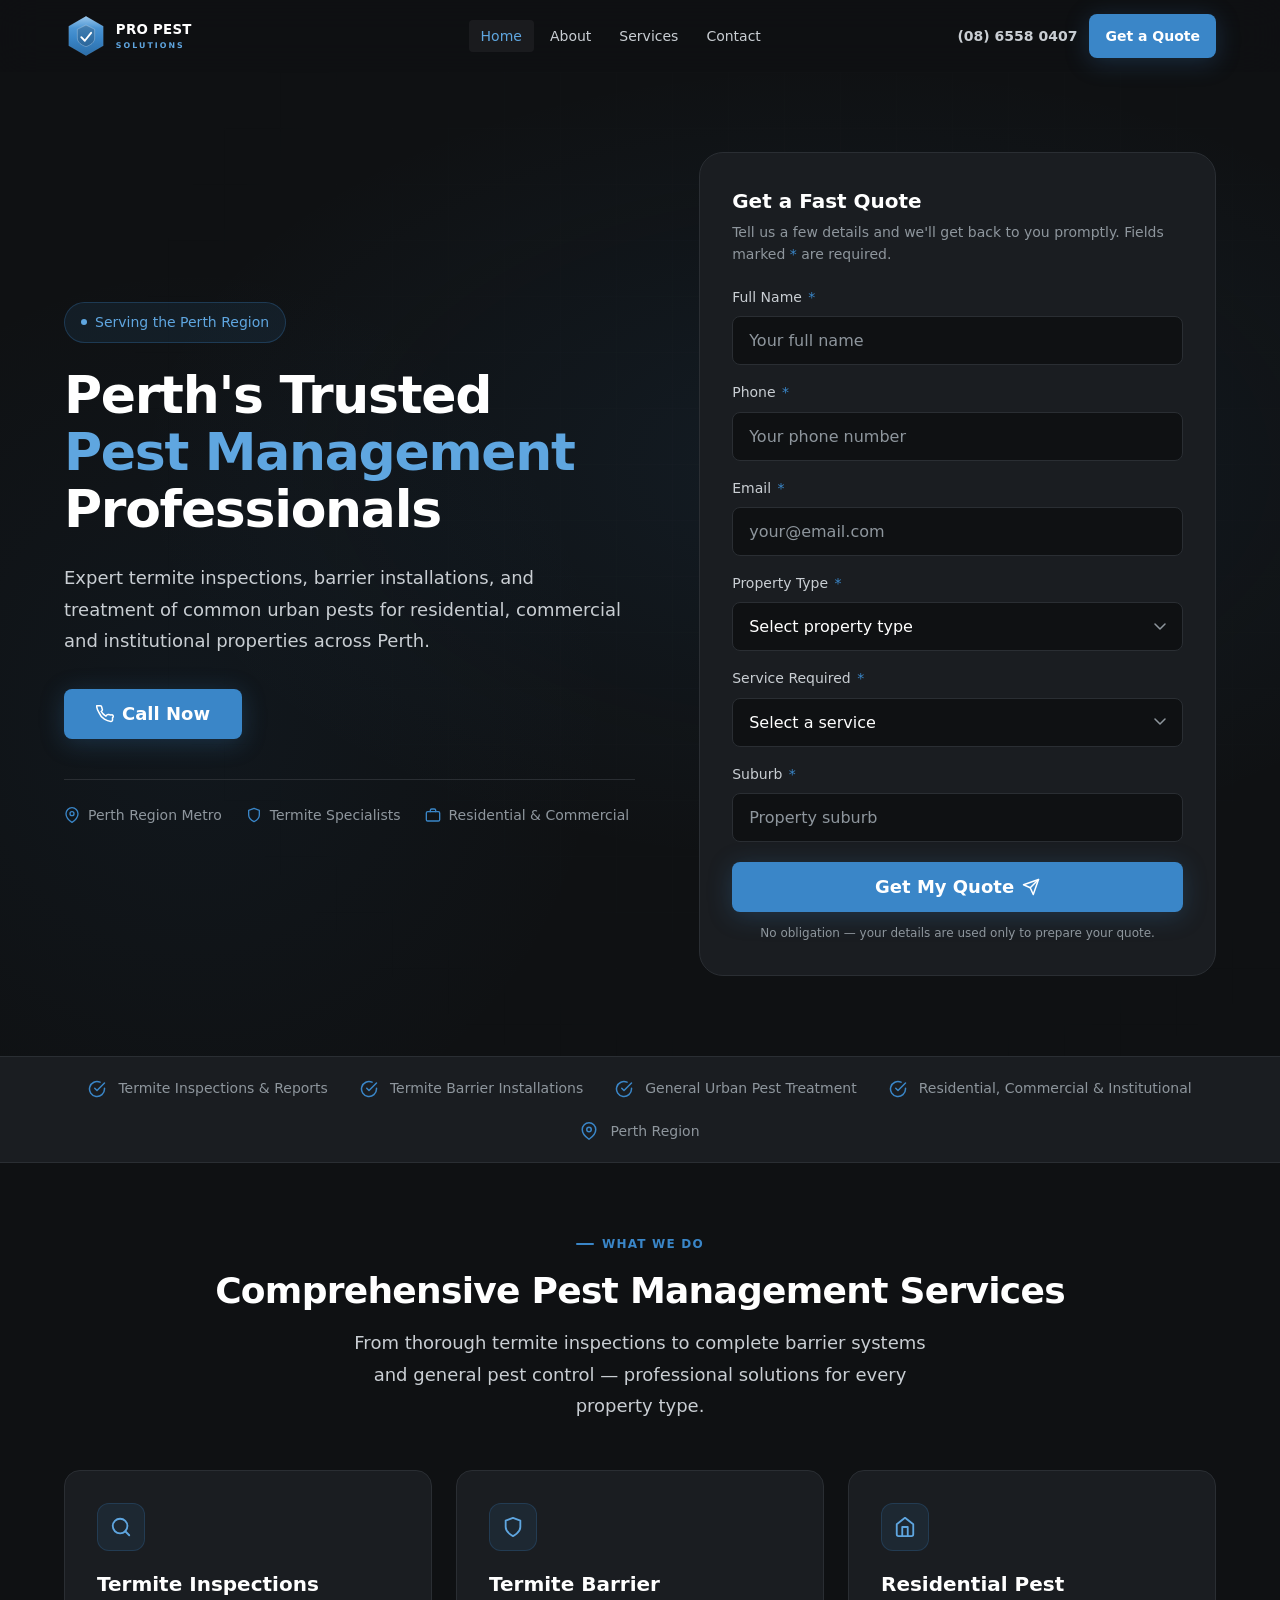
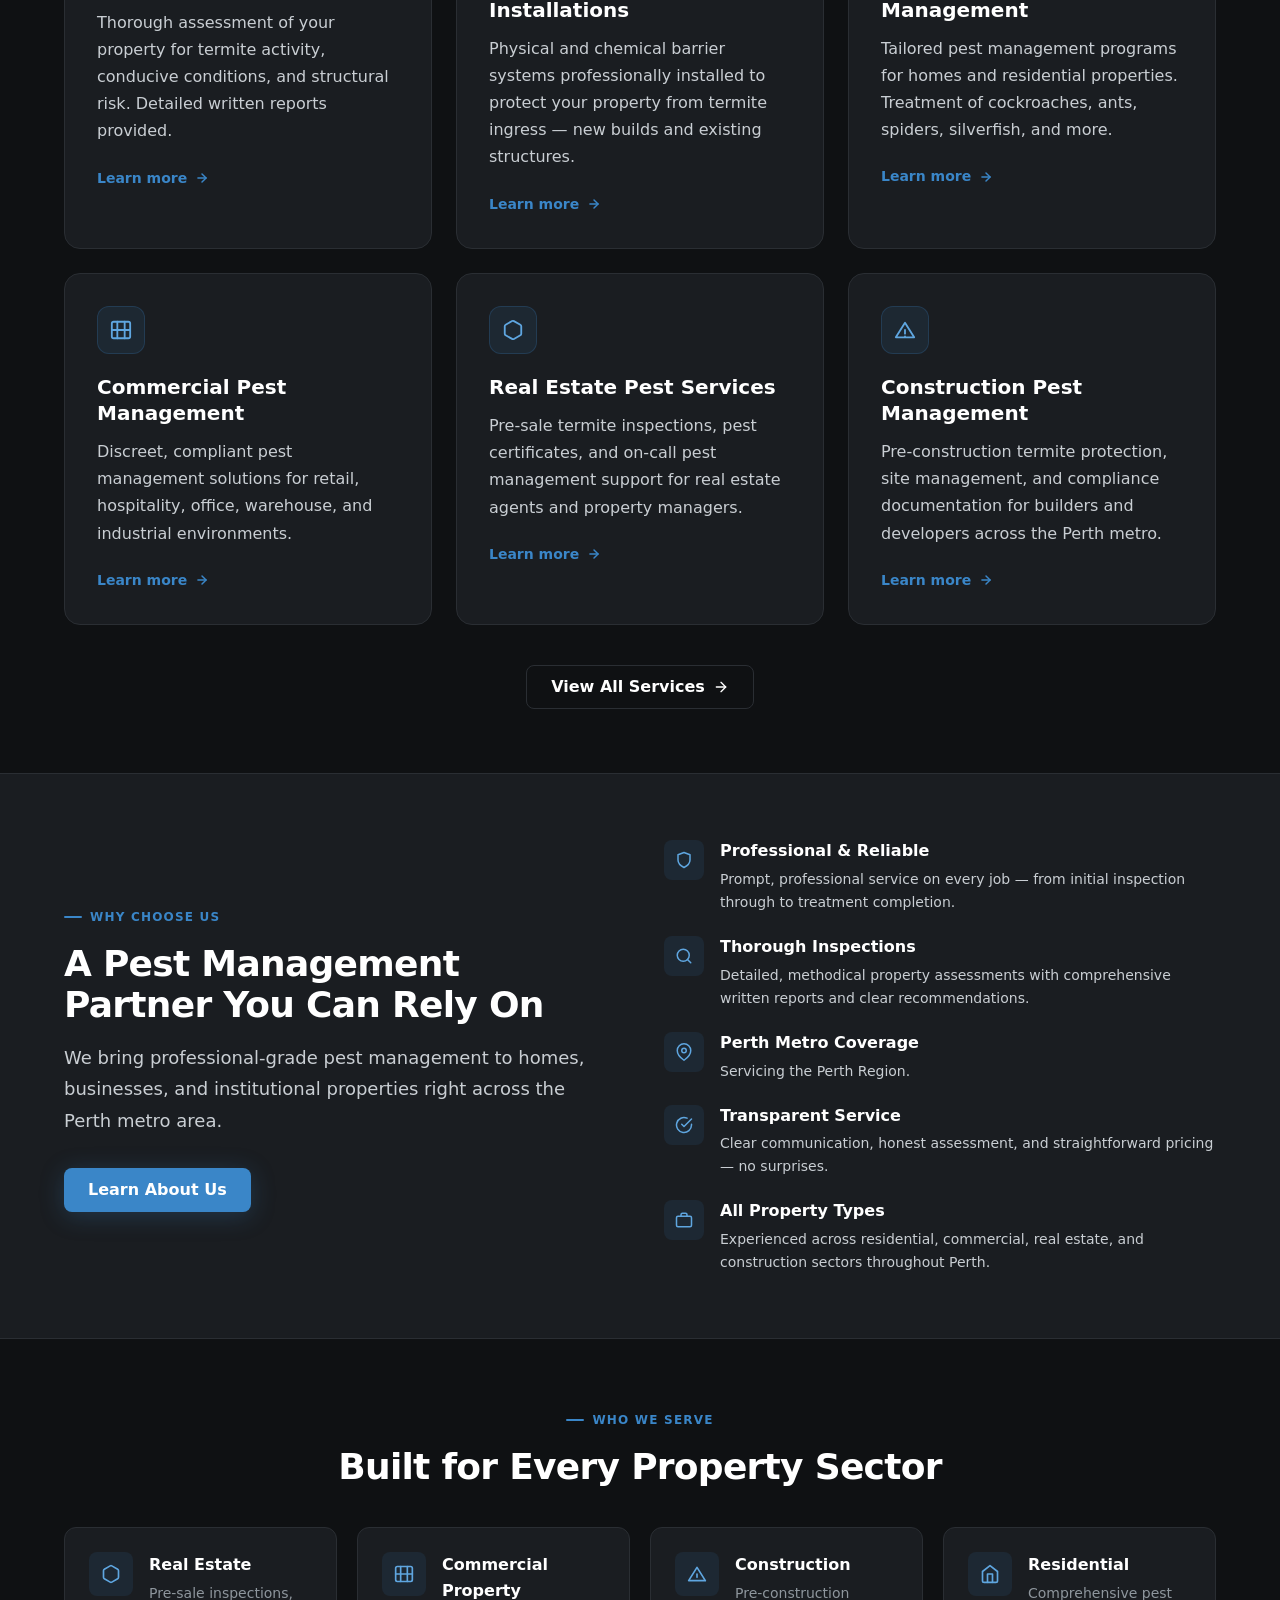
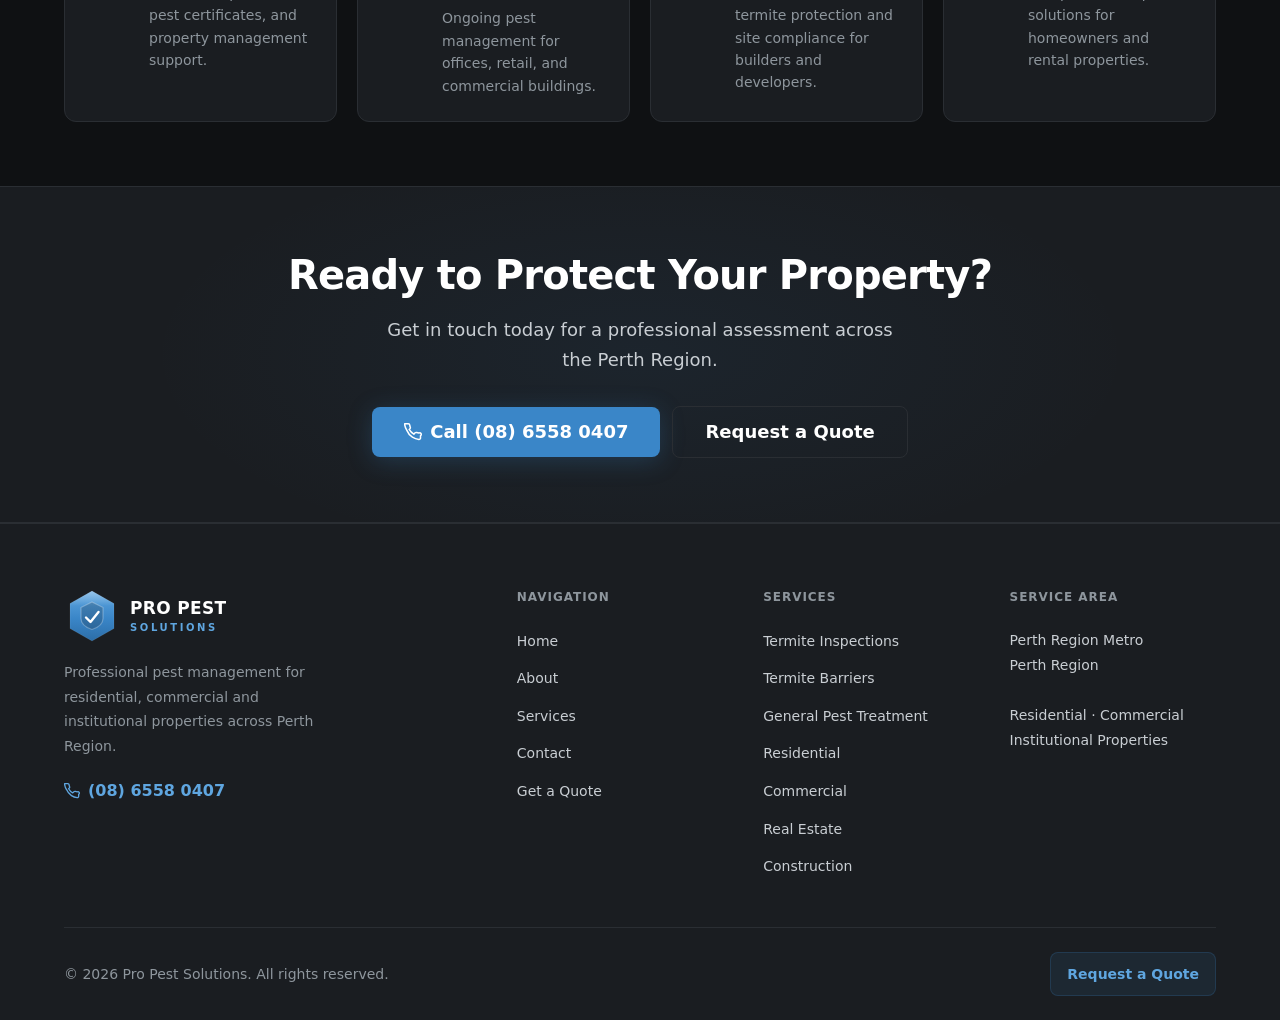
==== commit 56499d80: "Increase hero heading/subheading size; revert CSS cache-bust - Bump .hero-title to clamp(2.25rem, 4." ====
--- a/assets/css/styles.css
+++ b/assets/css/styles.css
@@ -470,21 +470,21 @@
 }
 
 .hero-title {
-  font-size: clamp(1.875rem, 3.4vw, 2.75rem);
+  font-size: clamp(2.25rem, 4.2vw, 3.25rem);
   font-weight: var(--fw-extrabold);
-  line-height: 1.12;
+  line-height: 1.1;
   letter-spacing: -0.025em;
   color: var(--pps-text-primary);
-  margin-bottom: var(--sp-5);
+  margin-bottom: var(--sp-6);
 }
 .hero-title .accent { color: var(--pps-blue-highlight); }
 
 .hero-desc {
-  font-size: var(--text-base);
+  font-size: var(--text-lg);
   color: var(--pps-text-secondary);
-  line-height: 1.7;
+  line-height: 1.75;
   max-width: 560px;
-  margin-bottom: var(--sp-6);
+  margin-bottom: var(--sp-8);
 }
 
 .hero-actions {
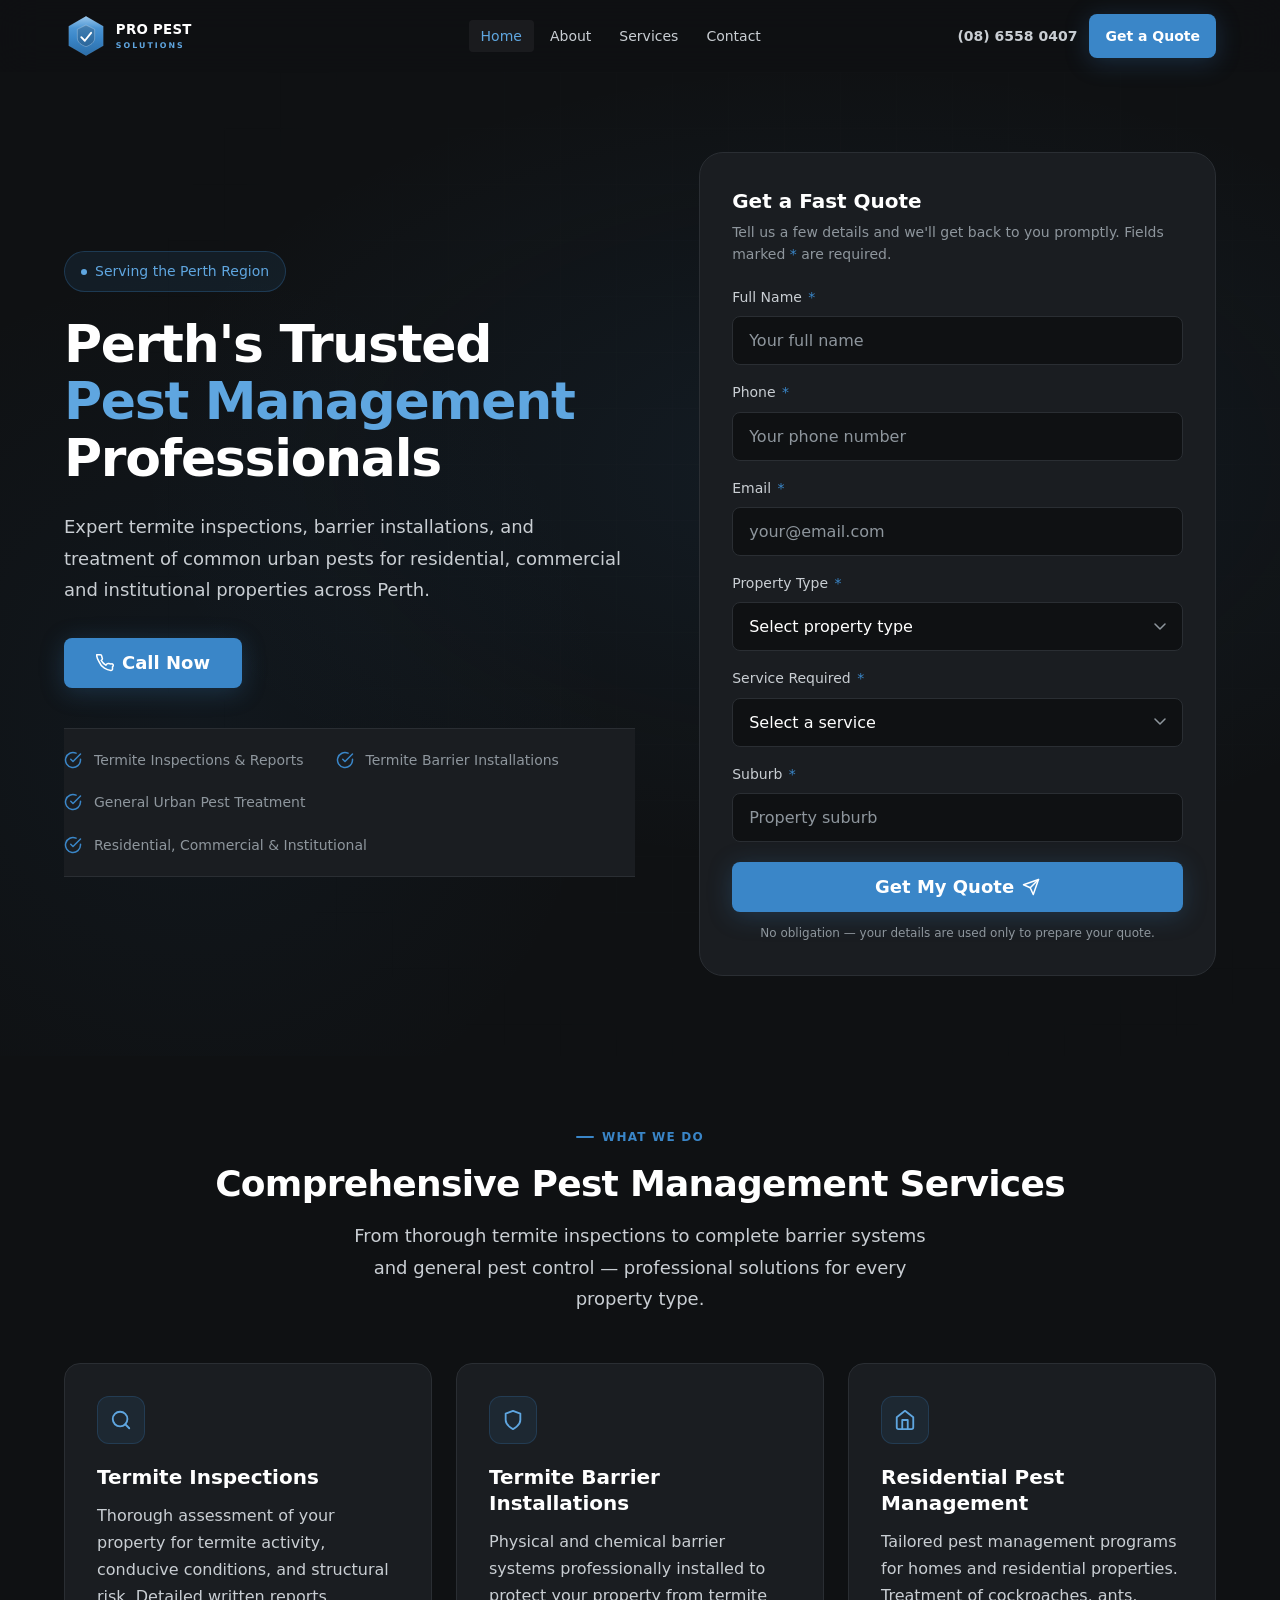
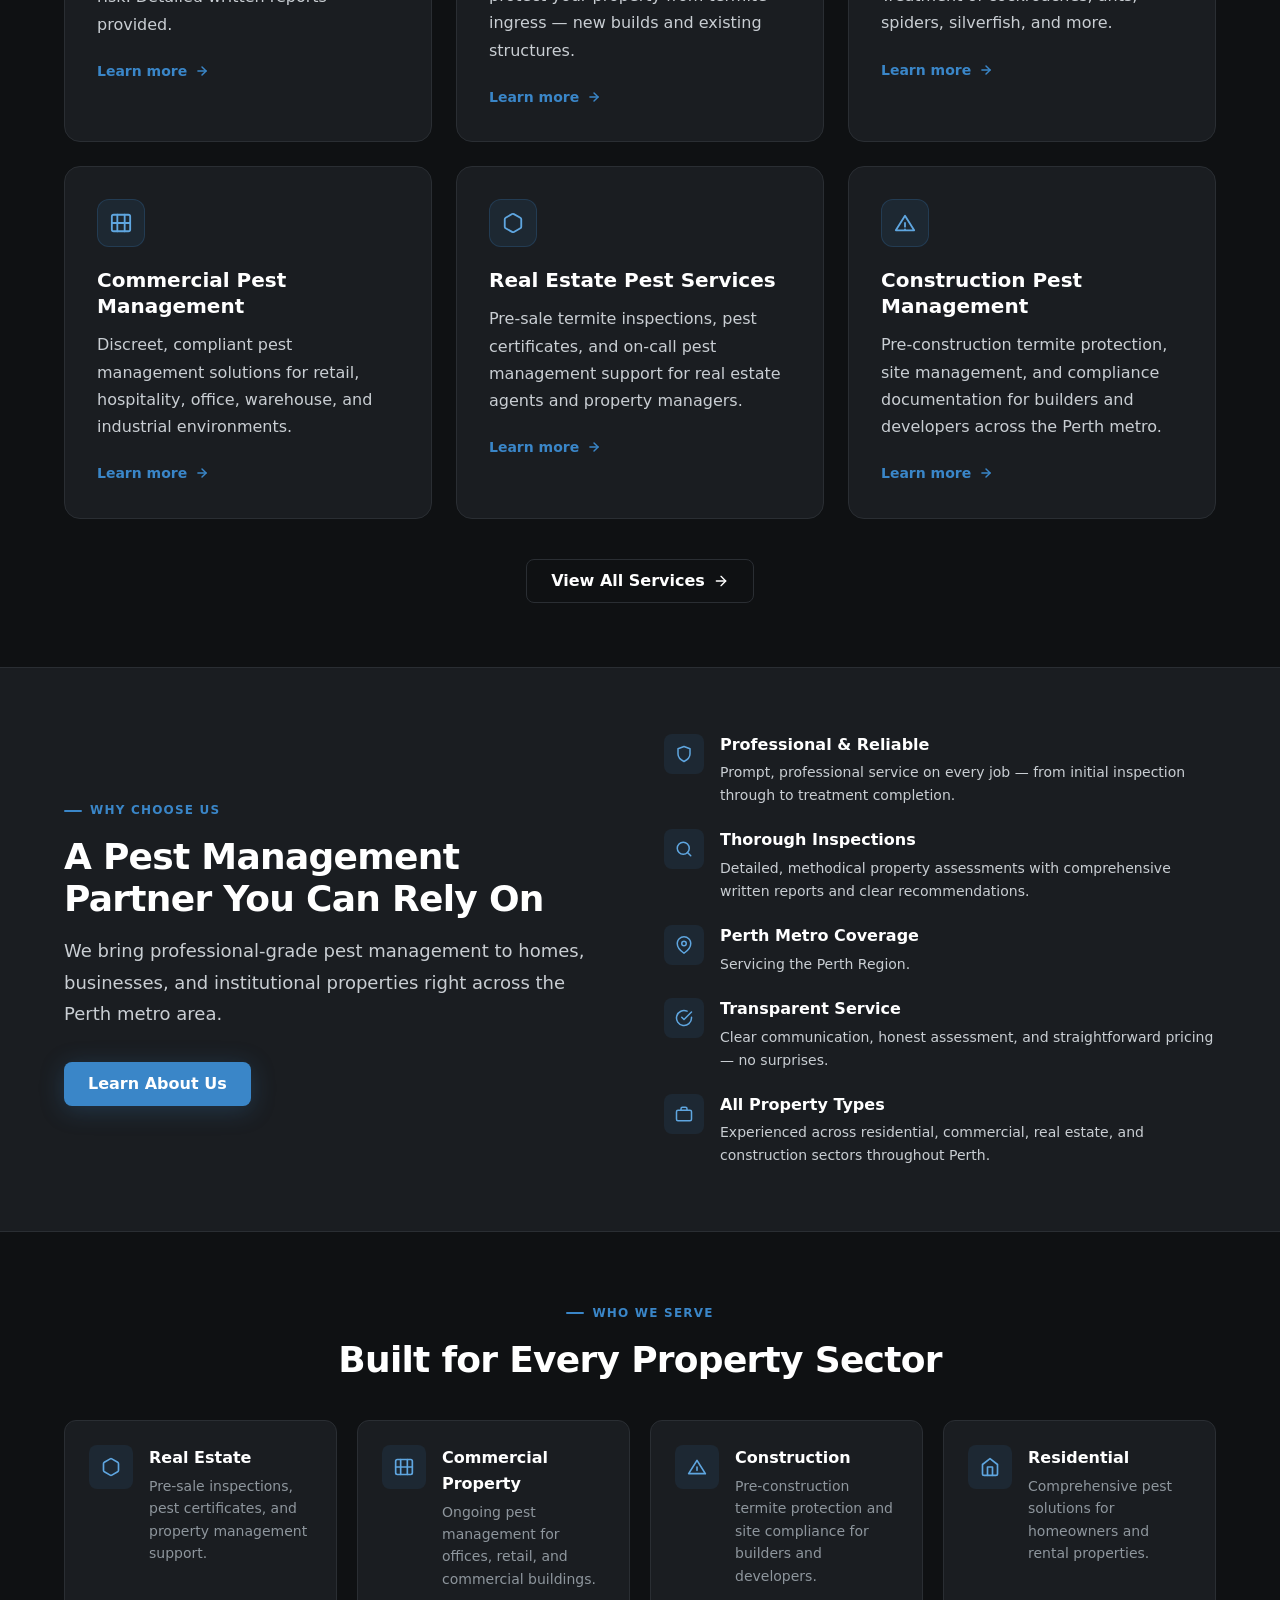
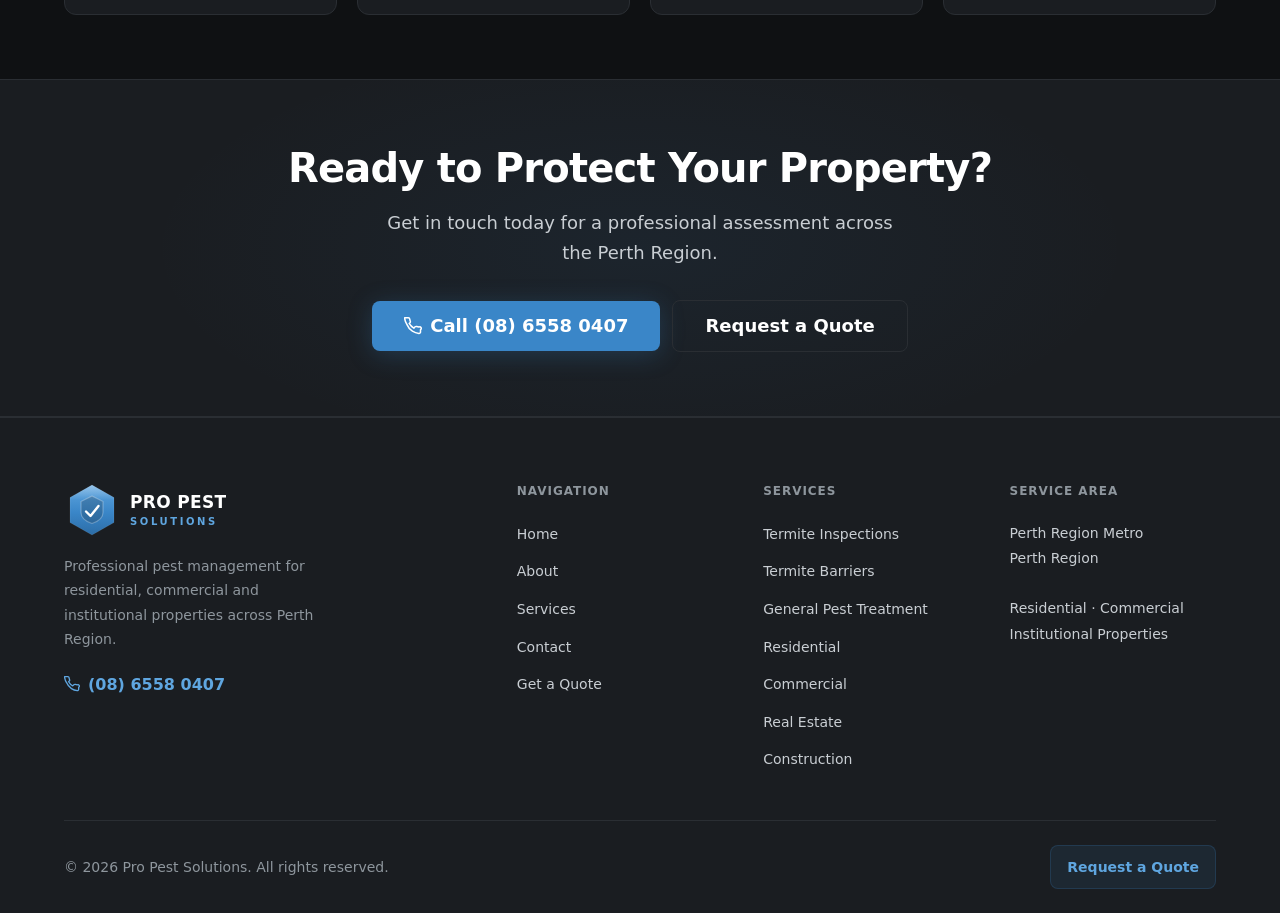
==== commit 3abcd1f1: "Move trust strip into hero under Call Now; remove hero-meta De-duplicate the icon bars: remove the t" ====
--- a/index.html
+++ b/index.html
@@ -112,18 +112,24 @@
               </a>
             </div>
 
-            <div class="hero-meta" aria-label="Key information">
-              <div class="hero-meta-item">
-                <svg width="16" height="16" viewBox="0 0 24 24" fill="none" stroke="currentColor" stroke-width="2" stroke-linecap="round" stroke-linejoin="round" aria-hidden="true"><path d="M21 10c0 7-9 13-9 13S3 17 3 10a9 9 0 0118 0z"/><circle cx="12" cy="10" r="3"/></svg>
-                Perth Region Metro
-              </div>
-              <div class="hero-meta-item">
-                <svg width="16" height="16" viewBox="0 0 24 24" fill="none" stroke="currentColor" stroke-width="2" stroke-linecap="round" stroke-linejoin="round" aria-hidden="true"><path d="M12 22s8-4 8-10V5l-8-3-8 3v7c0 6 8 10 8 10z"/></svg>
-                Termite Specialists
-              </div>
-              <div class="hero-meta-item">
-                <svg width="16" height="16" viewBox="0 0 24 24" fill="none" stroke="currentColor" stroke-width="2" stroke-linecap="round" stroke-linejoin="round" aria-hidden="true"><rect x="2" y="7" width="20" height="14" rx="2"/><path d="M16 7V5a2 2 0 00-2-2h-4a2 2 0 00-2 2v2"/></svg>
-                Residential &amp; Commercial
+            <div class="trust-strip trust-strip--hero" aria-label="Trust signals">
+              <div class="trust-strip-inner">
+                <div class="trust-item">
+                  <svg width="18" height="18" viewBox="0 0 24 24" fill="none" stroke="currentColor" stroke-width="2" stroke-linecap="round" stroke-linejoin="round" aria-hidden="true"><path d="M22 11.08V12a10 10 0 11-5.93-9.14"/><polyline points="22 4 12 14.01 9 11.01"/></svg>
+                  Termite Inspections &amp; Reports
+                </div>
+                <div class="trust-item">
+                  <svg width="18" height="18" viewBox="0 0 24 24" fill="none" stroke="currentColor" stroke-width="2" stroke-linecap="round" stroke-linejoin="round" aria-hidden="true"><path d="M22 11.08V12a10 10 0 11-5.93-9.14"/><polyline points="22 4 12 14.01 9 11.01"/></svg>
+                  Termite Barrier Installations
+                </div>
+                <div class="trust-item">
+                  <svg width="18" height="18" viewBox="0 0 24 24" fill="none" stroke="currentColor" stroke-width="2" stroke-linecap="round" stroke-linejoin="round" aria-hidden="true"><path d="M22 11.08V12a10 10 0 11-5.93-9.14"/><polyline points="22 4 12 14.01 9 11.01"/></svg>
+                  General Urban Pest Treatment
+                </div>
+                <div class="trust-item">
+                  <svg width="18" height="18" viewBox="0 0 24 24" fill="none" stroke="currentColor" stroke-width="2" stroke-linecap="round" stroke-linejoin="round" aria-hidden="true"><path d="M22 11.08V12a10 10 0 11-5.93-9.14"/><polyline points="22 4 12 14.01 9 11.01"/></svg>
+                  Residential, Commercial &amp; Institutional
+                </div>
               </div>
             </div>
           </div>
@@ -216,34 +222,6 @@
         </div>
       </div>
     </section>
-
-    <!-- TRUST STRIP -->
-    <div class="trust-strip" aria-label="Trust signals">
-      <div class="container">
-        <div class="trust-strip-inner">
-          <div class="trust-item">
-            <svg width="18" height="18" viewBox="0 0 24 24" fill="none" stroke="currentColor" stroke-width="2" stroke-linecap="round" stroke-linejoin="round" aria-hidden="true"><path d="M22 11.08V12a10 10 0 11-5.93-9.14"/><polyline points="22 4 12 14.01 9 11.01"/></svg>
-            Termite Inspections &amp; Reports
-          </div>
-          <div class="trust-item">
-            <svg width="18" height="18" viewBox="0 0 24 24" fill="none" stroke="currentColor" stroke-width="2" stroke-linecap="round" stroke-linejoin="round" aria-hidden="true"><path d="M22 11.08V12a10 10 0 11-5.93-9.14"/><polyline points="22 4 12 14.01 9 11.01"/></svg>
-            Termite Barrier Installations
-          </div>
-          <div class="trust-item">
-            <svg width="18" height="18" viewBox="0 0 24 24" fill="none" stroke="currentColor" stroke-width="2" stroke-linecap="round" stroke-linejoin="round" aria-hidden="true"><path d="M22 11.08V12a10 10 0 11-5.93-9.14"/><polyline points="22 4 12 14.01 9 11.01"/></svg>
-            General Urban Pest Treatment
-          </div>
-          <div class="trust-item">
-            <svg width="18" height="18" viewBox="0 0 24 24" fill="none" stroke="currentColor" stroke-width="2" stroke-linecap="round" stroke-linejoin="round" aria-hidden="true"><path d="M22 11.08V12a10 10 0 11-5.93-9.14"/><polyline points="22 4 12 14.01 9 11.01"/></svg>
-            Residential, Commercial &amp; Institutional
-          </div>
-          <div class="trust-item">
-            <svg width="18" height="18" viewBox="0 0 24 24" fill="none" stroke="currentColor" stroke-width="2" stroke-linecap="round" stroke-linejoin="round" aria-hidden="true"><path d="M21 10c0 7-9 13-9 13S3 17 3 10a9 9 0 0118 0z"/><circle cx="12" cy="10" r="3"/></svg>
-            Perth Region
-          </div>
-        </div>
-      </div>
-    </div>
 
     <!-- SERVICES OVERVIEW -->
     <section class="section" aria-labelledby="services-heading">
--- a/assets/css/styles.css
+++ b/assets/css/styles.css
@@ -577,6 +577,20 @@
   margin-top: var(--sp-3);
 }
 
+/* ---- Trust strip (in-hero variant) ---- */
+.trust-strip--hero {
+  background: none;
+  border: none;
+  padding-block: 0;
+  margin-top: var(--sp-6);
+  padding-top: var(--sp-6);
+  border-top: 1px solid var(--pps-border);
+}
+.trust-strip--hero .trust-strip-inner {
+  justify-content: flex-start;
+  padding-inline: 0;
+}
+
 /* ---- Trust strip ---- */
 .trust-strip {
   background: var(--pps-bg-panel);
